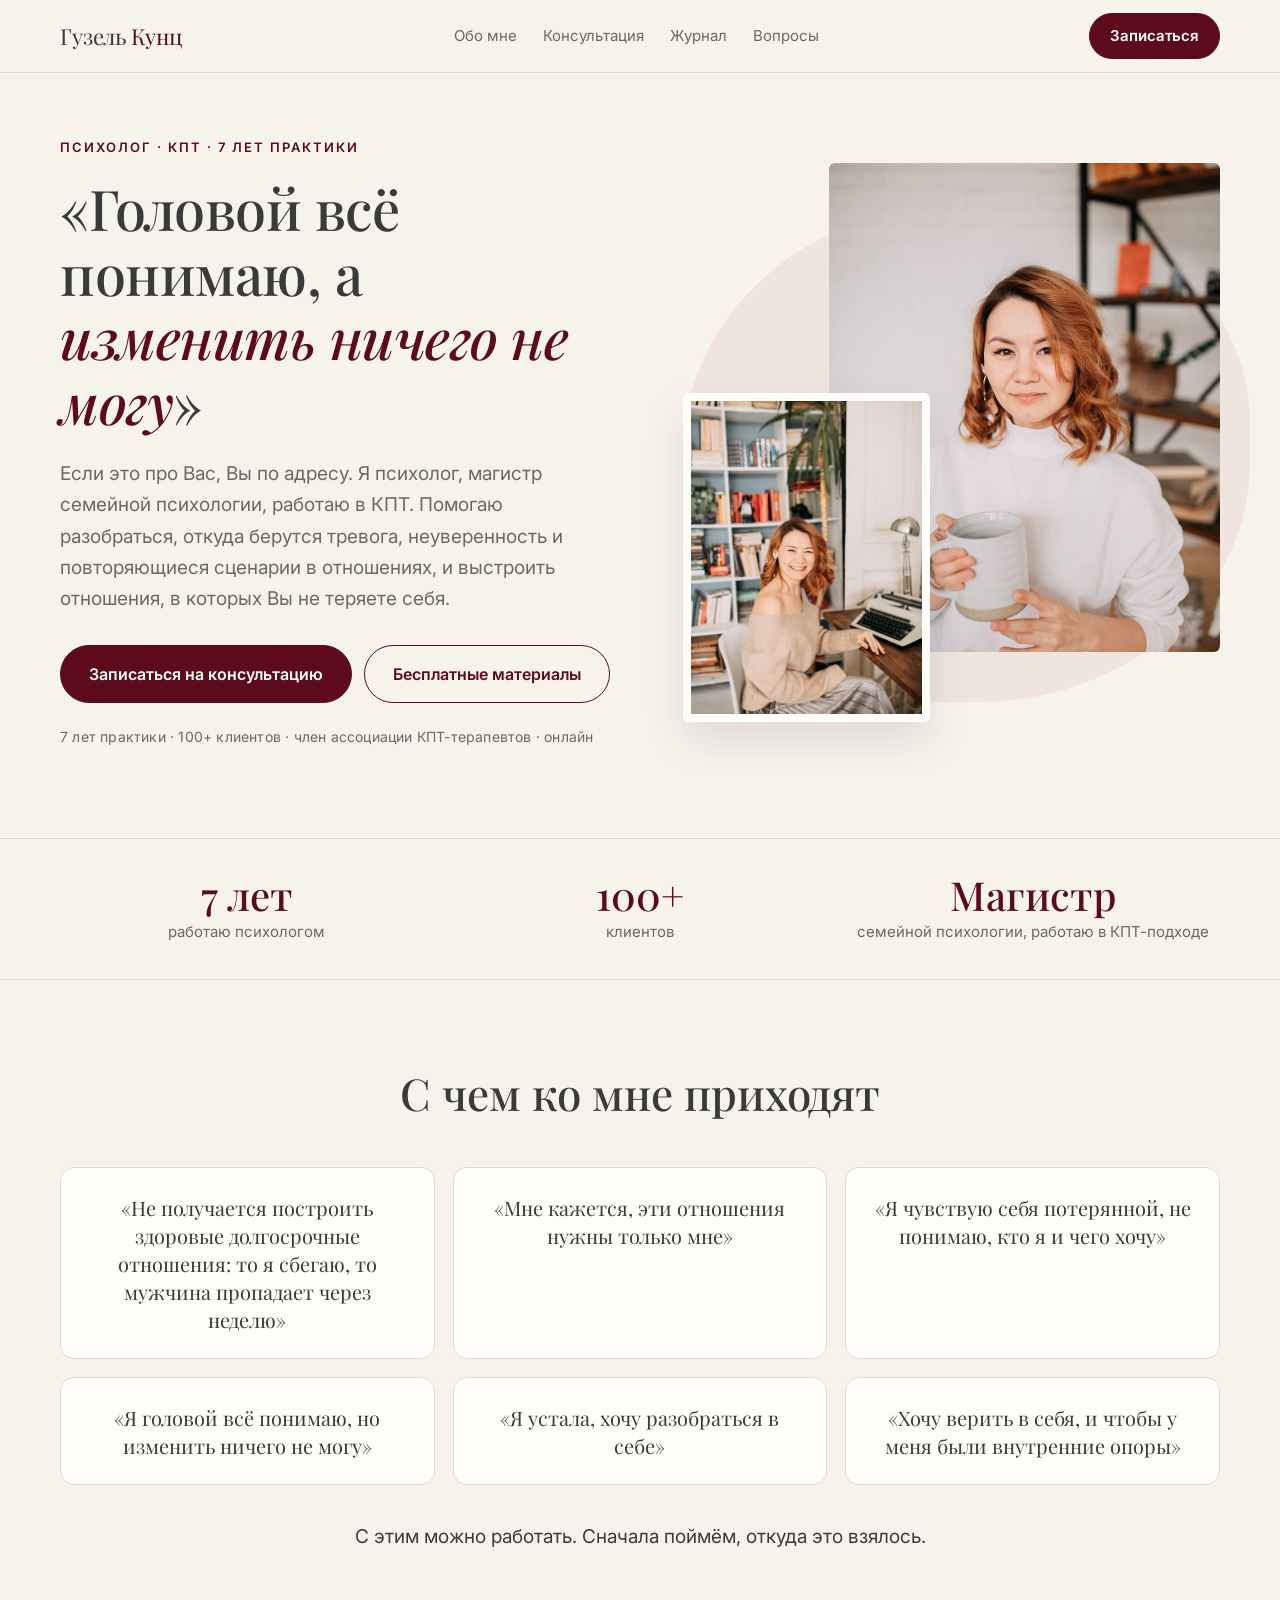
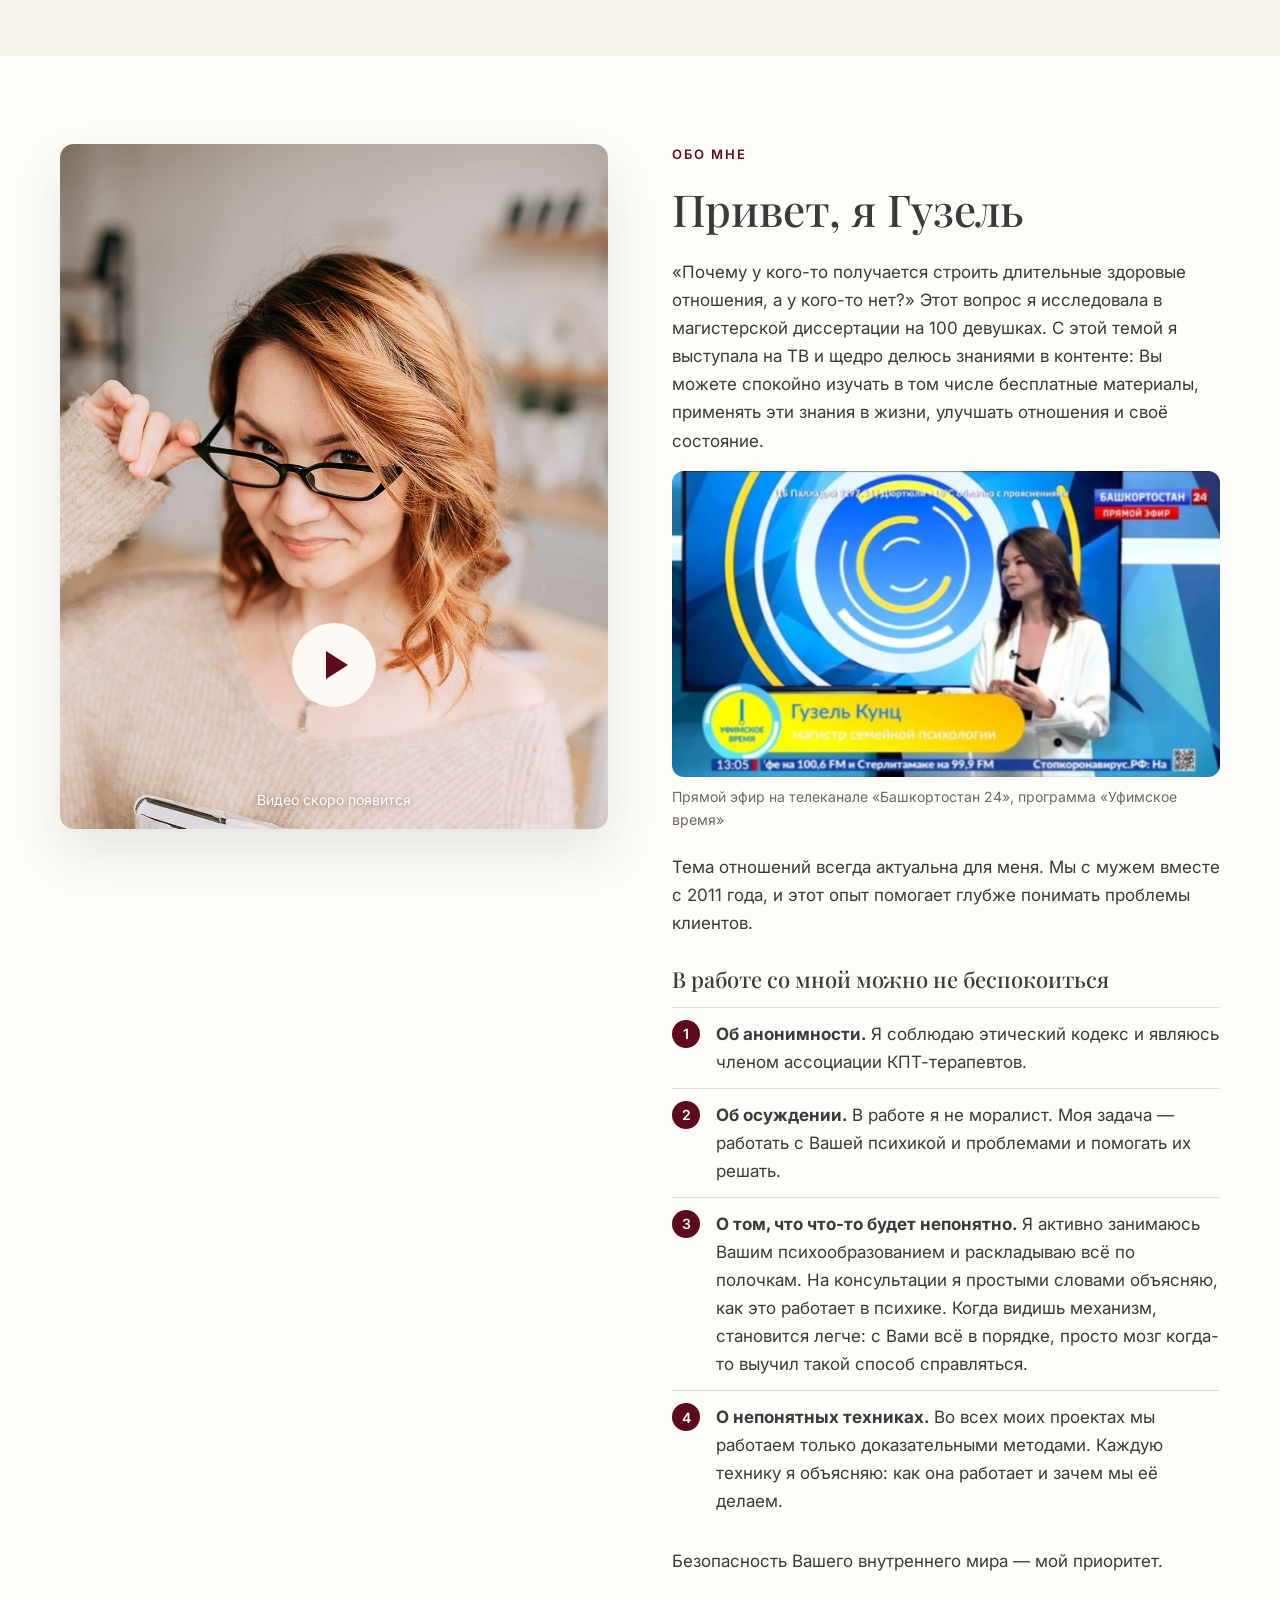
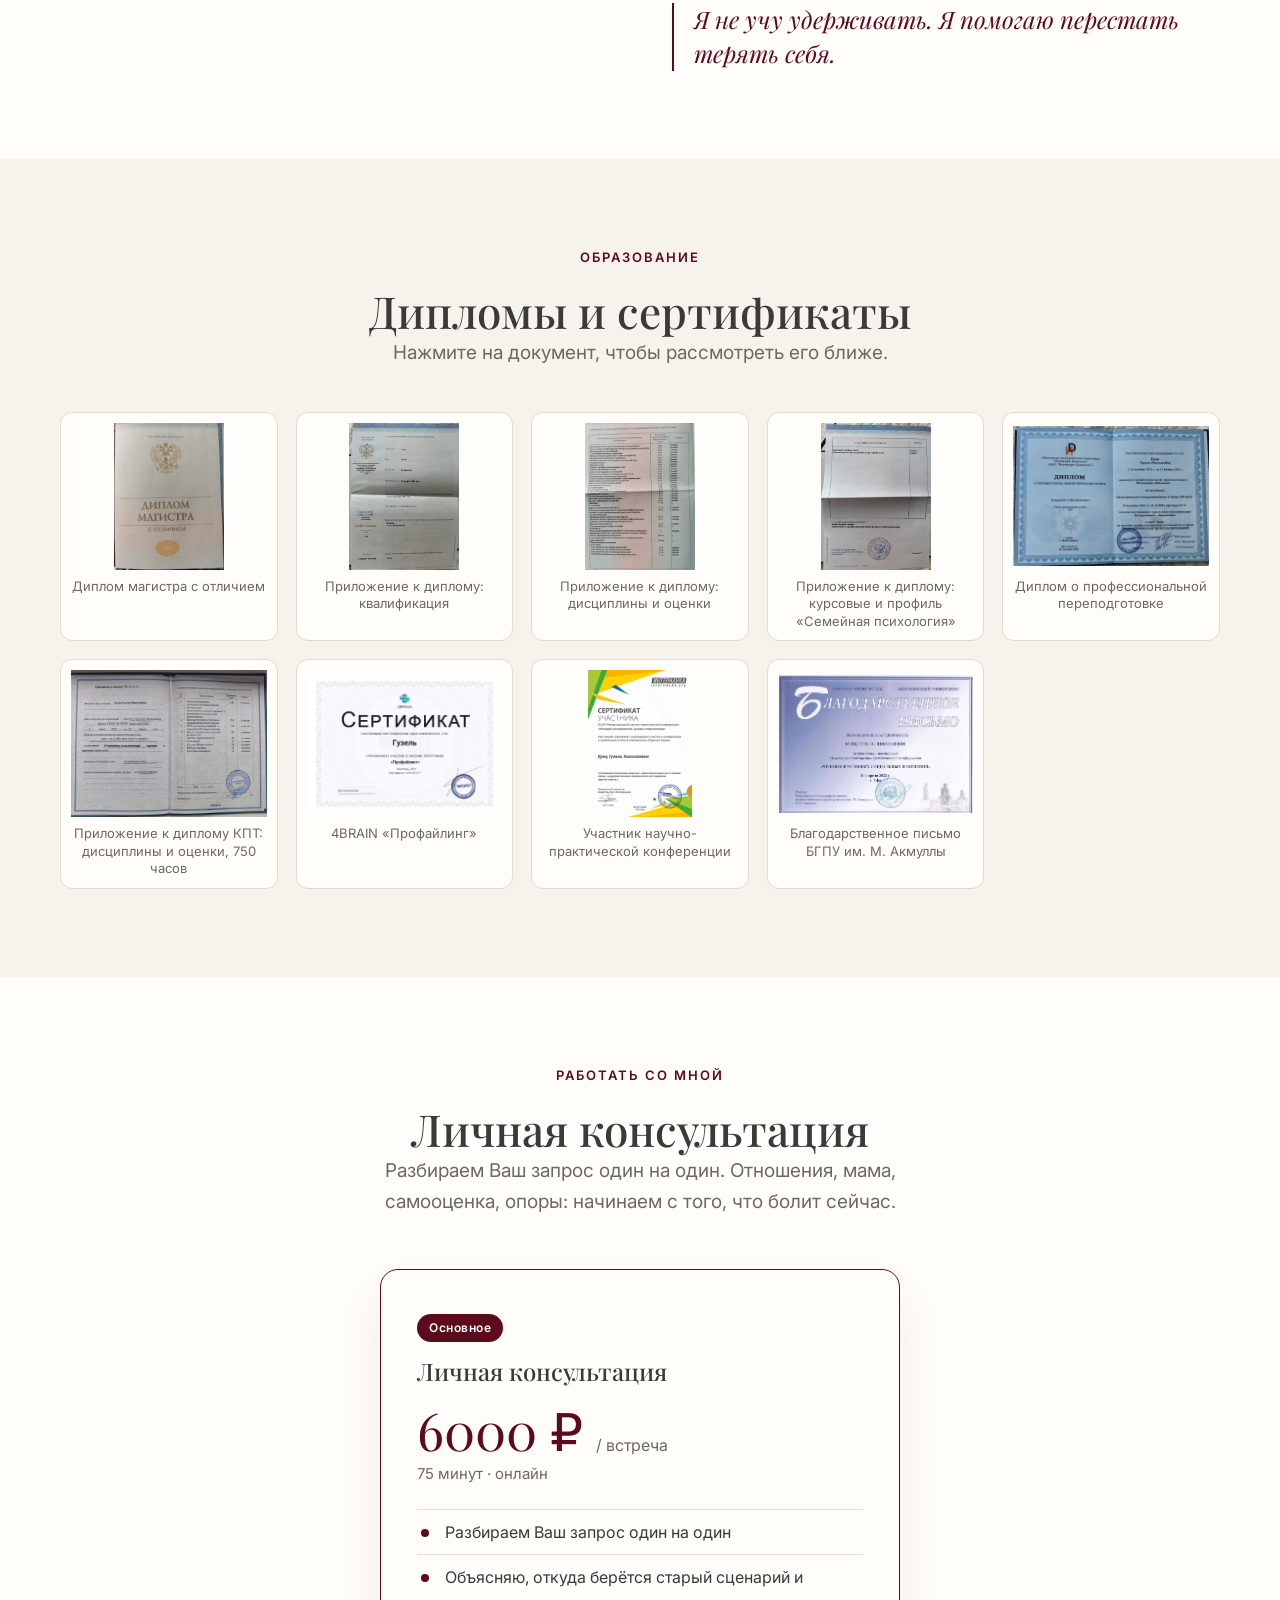
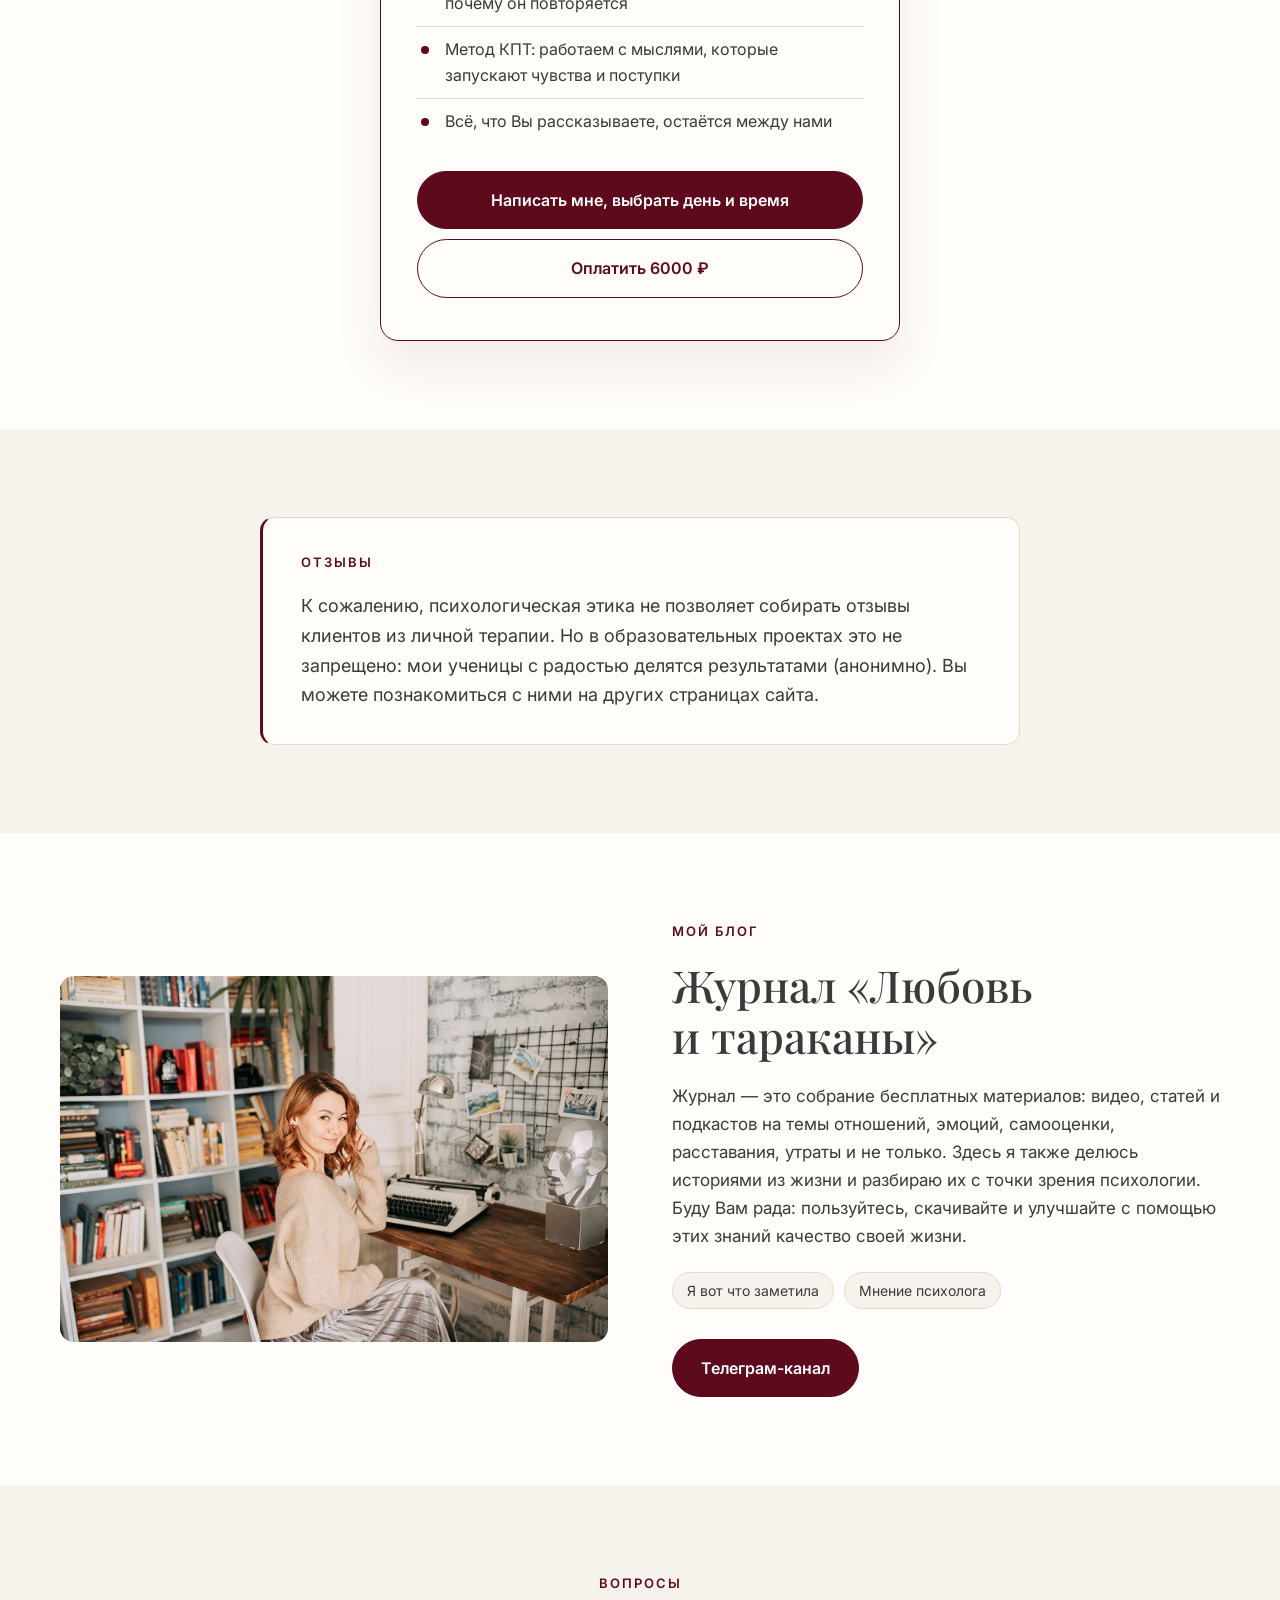
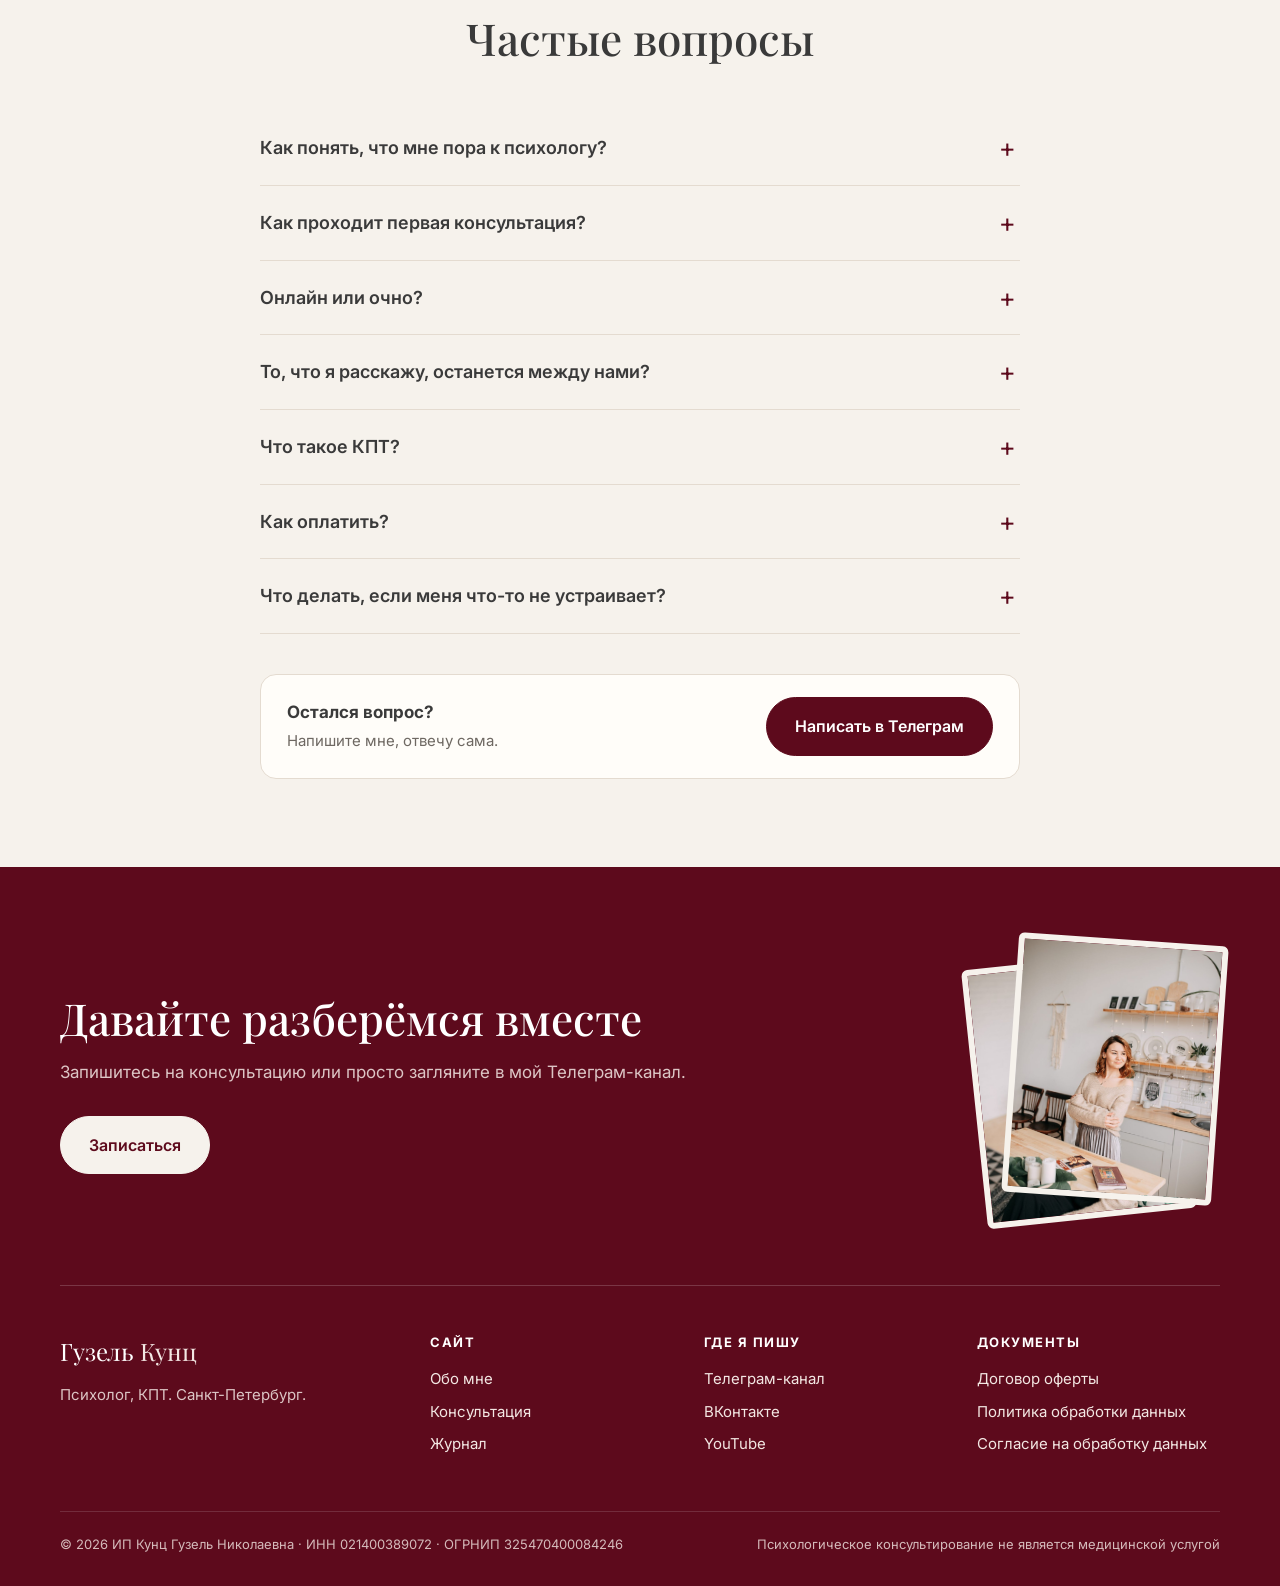
==== index.html @ 193799ea "Add files via upload" ====
<!DOCTYPE html>
<html lang="ru">
<head>
<meta charset="utf-8">
<meta name="viewport" content="width=device-width, initial-scale=1">
<title>Гузель Кунц — психолог КПТ</title>
<meta name="description" content="Психолог Гузель Кунц, магистр семейной психологии, работаю в КПТ-подходе. Как перестать терять себя в отношениях. Личная консультация онлайн.">
<link rel="preconnect" href="https://fonts.googleapis.com">
<link rel="preconnect" href="https://fonts.gstatic.com" crossorigin>
<link href="https://fonts.googleapis.com/css2?family=Inter:wght@400;500;600&family=Playfair+Display:ital,wght@0,500;1,500&display=swap" rel="stylesheet">
<link rel="stylesheet" href="style.css?v=20260915n">
</head>
<body>

<header class="header">
  <div class="wrap">
    <a class="logo" href="index.html">Гузель <span>Кунц</span></a>
    <nav class="nav">
      <a href="#about">Обо мне</a>
      <a href="#consult">Консультация</a>
      <a href="#journal">Журнал</a>
      <a href="#faq">Вопросы</a>
    </nav>
    <a class="btn btn-main" href="https://t.me/guzelkunts">Записаться</a>
  </div>
</header>

<!-- 1. Первый экран -->
<section class="hero">
  <div class="wrap">
    <div>
      <div class="eyebrow">Психолог · КПТ · 7 лет практики</div>
      <h1>«Головой всё понимаю, а <em>изменить ничего не могу</em>»</h1>
      <p class="lead">Если это про Вас, Вы по адресу. Я психолог, магистр семейной психологии, работаю в КПТ. Помогаю разобраться, откуда берутся тревога, неуверенность и повторяющиеся сценарии в отношениях, и выстроить отношения, в которых Вы не теряете себя.</p>
      <div class="btns">
        <a class="btn btn-main" href="https://t.me/guzelkunts" target="_blank" rel="noopener">Записаться на консультацию</a>
        <a class="btn btn-ghost" href="#journal">Бесплатные материалы</a>
      </div>
      <p class="trust">7 лет практики · 100+ клиентов · член ассоциации КПТ-терапевтов · онлайн</p>
    </div>
    <div class="collage">
      <img class="big" src="img/hero-coffee.jpg" alt="Гузель с чашкой кофе">
      <img class="small" src="img/hero-typewriter.jpg" alt="Гузель за печатной машинкой">
    </div>
  </div>
</section>

<!-- 2. Цифры -->
<div class="facts">
  <div class="wrap">
    <div><b>7 лет</b><span>работаю психологом</span></div>
    <div><b>100+</b><span>клиентов</span></div>
    <div><b>Магистр</b><span>семейной психологии, работаю в КПТ-подходе</span></div>
  </div>
</div>

<!-- 3. С чем приходят -->
<section>
  <div class="wrap center">
    <h2>С чем ко мне приходят</h2>
    <div class="quotes">
      <div class="quote">Не получается построить здоровые долгосрочные отношения: то я сбегаю, то мужчина пропадает через неделю»</div>
      <div class="quote">Мне кажется, эти отношения нужны только мне»</div>
      <div class="quote">Я чувствую себя потерянной, не понимаю, кто я и чего хочу»</div>
      <div class="quote">Я головой всё понимаю, но изменить ничего не могу»</div>
      <div class="quote">Я устала, хочу разобраться в себе»</div>
      <div class="quote">Хочу верить в себя, и чтобы у меня были внутренние опоры»</div>
    </div>
    <p class="after-quotes">С этим можно работать. Сначала поймём, откуда это взялось.</p>
  </div>
</section>

<!-- 4. Обо мне + видео -->
<section class="about" id="about">
  <div class="wrap about-grid">
    <div class="video-box">
      <img src="img/about-glasses.jpg" alt="Гузель с книгой Юнга">
      <button class="play" type="button" aria-label="Смотреть видео"></button>
      <div class="video-note">Видео скоро появится</div>
    </div>
    <div>
      <div class="eyebrow">Обо мне</div>
      <h2>Привет, я Гузель</h2>
      <p>«Почему у кого-то получается строить длительные здоровые отношения, а у кого-то нет?» Этот вопрос я исследовала в магистерской диссертации на 100 девушках. С этой темой я выступала на ТВ и щедро делюсь знаниями в контенте: Вы можете спокойно изучать в том числе бесплатные материалы, применять эти знания в жизни, улучшать отношения и своё состояние.</p>
      <figure class="tv">
        <img src="img/tv.jpg?v=2" alt="Гузель Кунц, магистр семейной психологии, в прямом эфире телеканала «Башкортостан 24»">
        <figcaption>Прямой эфир на телеканале «Башкортостан 24», программа «Уфимское время»</figcaption>
      </figure>
      <p>Тема отношений всегда актуальна для меня. Мы с мужем вместе с 2011 года, и этот опыт помогает глубже понимать проблемы клиентов.</p>
      <h3 class="worry-title">В работе со мной можно не беспокоиться</h3>
      <ol class="worry">
        <li><b>Об анонимности.</b> Я соблюдаю этический кодекс и являюсь членом ассоциации КПТ-терапевтов.</li>
        <li><b>Об осуждении.</b> В работе я не моралист. Моя задача — работать с Вашей психикой и проблемами и помогать их решать.</li>
        <li><b>О том, что что-то будет непонятно.</b> Я активно занимаюсь Вашим психообразованием и раскладываю всё по полочкам. На консультации я простыми словами объясняю, как это работает в психике. Когда видишь механизм, становится легче: с Вами всё в порядке, просто мозг когда-то выучил такой способ справляться.</li>
        <li><b>О непонятных техниках.</b> Во всех моих проектах мы работаем только доказательными методами. Каждую технику я объясняю: как она работает и зачем мы её делаем.</li>
      </ol>
      <p>Безопасность Вашего внутреннего мира — мой приоритет.</p>
      <p class="pull">Я не учу удерживать. Я помогаю перестать терять себя.</p>
    </div>
  </div>
</section>

<!-- 5. Дипломы и сертификаты -->
<section id="diplomas">
  <div class="wrap center">
    <div class="eyebrow">Образование</div>
    <h2>Дипломы и сертификаты</h2>
    <p class="lead">Нажмите на документ, чтобы рассмотреть его ближе.</p>
  </div>
  <div class="wrap diplomas">
    <a href="img/diplomas/d01.jpg"><img src="img/diplomas/d01.jpg" alt="Диплом магистра с отличием"><span>Диплом магистра с отличием</span></a>
    <a href="img/diplomas/d11.jpg"><img src="img/diplomas/d11.jpg" alt="Приложение к диплому магистра: сведения о квалификации"><span>Приложение к диплому: квалификация</span></a>
    <a href="img/diplomas/d12.jpg"><img src="img/diplomas/d12.jpg" alt="Приложение к диплому магистра: дисциплины и оценки"><span>Приложение к диплому: дисциплины и оценки</span></a>
    <a href="img/diplomas/d13.jpg"><img src="img/diplomas/d13.jpg" alt="Приложение к диплому магистра: курсовые работы и профиль"><span>Приложение к диплому: курсовые и профиль «Семейная психология»</span></a>
    <a href="img/diplomas/d02.jpg"><img src="img/diplomas/d02.jpg" alt="Диплом о профессиональной переподготовке"><span>Диплом о профессиональной переподготовке</span></a>
    <a href="img/diplomas/d14.jpg"><img src="img/diplomas/d14.jpg" alt="Приложение к диплому о переподготовке «Когнитивно-поведенческая терапия в практике психолога», 750 часов"><span>Приложение к диплому КПТ: дисциплины и оценки, 750 часов</span></a>
    <a href="img/diplomas/d08.jpg"><img src="img/diplomas/d08.jpg" alt="Сертификат 4BRAIN «Профайлинг»"><span>4BRAIN «Профайлинг»</span></a>
    <a href="img/diplomas/d09.jpg"><img src="img/diplomas/d09.jpg" alt="Сертификат участника научно-практической конференции"><span>Участник научно-практической конференции</span></a>
    <a href="img/diplomas/d10.jpg"><img src="img/diplomas/d10.jpg" alt="Благодарственное письмо БГПУ им. М. Акмуллы"><span>Благодарственное письмо БГПУ им. М. Акмуллы</span></a>
  </div>
</section>

<!-- 6. Консультация и цены -->
<section class="tint" id="consult">
  <div class="wrap center">
    <div class="eyebrow">Работать со мной</div>
    <h2>Личная консультация</h2>
    <p class="lead">Разбираем Ваш запрос один на один. Отношения, мама, самооценка, опоры: начинаем с того, что болит сейчас.</p>
  </div>
  <div class="wrap prices prices-one">
    <div class="card main">
      <span class="badge">Основное</span>
      <h3>Личная консультация</h3>
      <div class="price">6000 ₽ <small>/ встреча</small></div>
      <p class="muted">75 минут · онлайн</p>
      <ul class="list" style="text-align:left">
        <li>Разбираем Ваш запрос один на один</li>
        <li>Объясняю, откуда берётся старый сценарий и почему он повторяется</li>
        <li>Метод КПТ: работаем с мыслями, которые запускают чувства и поступки</li>
        <li>Всё, что Вы рассказываете, остаётся между нами</li>
      </ul>
      <a class="btn btn-main" href="https://t.me/guzelkunts" target="_blank" rel="noopener">Написать мне, выбрать день и время</a>
      <a class="btn btn-ghost pay-open" href="#pay" style="margin-top:10px">Оплатить 6000 ₽</a>
    </div>
  </div>
</section>

<!-- 7. Об отзывах -->
<section>
  <div class="wrap">
    <div class="note-box">
      <div class="eyebrow">Отзывы</div>
      <p>К сожалению, психологическая этика не позволяет собирать отзывы клиентов из личной терапии. Но в образовательных проектах это не запрещено: мои ученицы с радостью делятся результатами (анонимно). Вы можете познакомиться с ними на других страницах сайта.</p>
    </div>
  </div>
</section>

<!-- 8. Журнал -->
<section class="tint" id="journal">
  <div class="wrap split">
    <img class="split-img" src="img/video-cover.jpg" alt="Гузель за печатной машинкой среди книг">
    <div>
      <div class="eyebrow">Мой блог</div>
      <h2>Журнал «Любовь и&nbsp;тараканы»</h2>
      <p style="margin-top:20px">Журнал — это собрание бесплатных материалов: видео, статей и подкастов на темы отношений, эмоций, самооценки, расставания, утраты и не только. Здесь я также делюсь историями из жизни и разбираю их с точки зрения психологии. Буду Вам рада: пользуйтесь, скачивайте и улучшайте с помощью этих знаний качество своей жизни.</p>
      <div class="rubrics">
        <span>Я вот что заметила</span>
        <span>Мнение психолога</span>
      </div>
      <div class="btns">
        <a class="btn btn-main" href="https://t.me/ps_kunts" target="_blank" rel="noopener">Телеграм-канал</a>
      </div>
    </div>
  </div>
</section>

<!-- 9. Вопросы -->
<section id="faq">
  <div class="wrap">
    <div class="center">
      <div class="eyebrow">Вопросы</div>
      <h2>Частые вопросы</h2>
    </div>
    <div class="faq">
      <details>
        <summary>Как понять, что мне пора к психологу?</summary>
        <div class="answer">
          <ul>
            <li>Если у Вас есть соматические симптомы: бессонница, аритмия, признаки депрессии. Вы сходили к врачу, он проводит лечение с медицинской стороны, анализы показали норму, а симптом остаётся — это к психологу. Так же и при приёме антидепрессантов: параллельно важно работать с психологом, потому что после отмены препаратов симптомы со временем могут вернуться.</li>
            <li>Если то, что происходит в жизни, для Вас проблема: постоянные ссоры, низкая самооценка, тревога, беспричинные слёзы и так далее. Есть люди, которые говорят: «Ну и что, что мы с мужем живём как соседи, меня всё устраивает». Таким к психологу не нужно, потому что мишени для терапии (того, с чем работать) просто нет.</li>
            <li>Когда проблема начинает влиять на качество жизни в разных сферах. Например, из-за низкой самооценки Вы боитесь отправить резюме и устроиться на работу, позволяете партнёру обижать Вас и не можете себя защитить, реже встречаетесь с подругами, потому что начинаете завидовать им и злиться.</li>
            <li>Когда головой Вы всё понимаете, но поведение не меняется. Например, понимаете, что этот человек не принесёт счастливых отношений, но продолжаете брать трубку и встречаться с ним.</li>
          </ul>
        </div>
      </details>
      <details>
        <summary>Как проходит первая консультация?</summary>
        <div class="answer">
          <p>Если мы с Вами раньше не работали, после записи и оплаты я Вам напишу и отправлю небольшую анкету. Заполнить её заранее или обсудить всё на встрече — решаете Вы. Вопросы в анкете помогут собрать Ваш анамнез: наблюдаетесь ли Вы у психиатра, есть ли зависимости и хронические заболевания, какие препараты принимаете. Всё это влияет на психическую деятельность, а значит, на поведение и проблемы, поэтому важно учитывать это в терапии.</p>
          <p>Ваша задача на время консультации — найти спокойное место, где Вас не отвлекают. Параллельно вести машину, кормить детей или гулять с собакой нельзя. Курить, ругаться матом и пить водичку можно. Я работаю за столом в своём рабочем кабинете и делаю записи.</p>
          <p>В день консультации, минут за 5 до начала, я пришлю ссылку на созвон (VK Звонки или Яндекс Телемост). Мы знакомимся, обговариваем правила и условия работы. Вопросы можно задавать в любой момент. Дальше Вы рассказываете о своей проблеме, я задаю уточняющие вопросы, и мы делаем один из важнейших шагов в работе — определяем запрос, то есть то, что Вы хотите получить в итоге. Если сейчас это кажется сложным, не переживайте: я буду рядом и на протяжении всей работы буду объяснять, что и для чего мы делаем.</p>
          <p>Дальше всё индивидуально и зависит от степени доверия, способности к рефлексии и опыта терапии. С кем-то мы всю первую сессию определяем запрос, с кем-то уже приступаем к решению проблемы. Когда до конца остаётся 10–15 минут, я предупреждаю, мы подводим итоги, я отвечаю на вопросы, и мы решаем, с чего начнём следующую сессию.</p>
          <p>Всю сессию я полностью включена в работу: встаю на Вашу сторону без осуждения, поддерживаю и сверяю с Вами свои гипотезы и идеи.</p>
        </div>
      </details>
      <details>
        <summary>Онлайн или очно?</summary>
        <div class="answer">
          <p>Все сессии проходят онлайн, на закрытых видеозвонках в VK Звонках (похоже на Zoom) или Яндекс Телемосте. Ссылку я пришлю.</p>
        </div>
      </details>
      <details>
        <summary>То, что я расскажу, останется между нами?</summary>
        <div class="answer">
          <p>Всё, что происходит на консультациях, конфиденциально: я соблюдаю этический кодекс психолога. Я не использую Вашу историю в блоге, не прошу отзыв о терапии и ни с кем её не обсуждаю. Исключение — супервизор, и то я обсуждаю не Вас, а Ваш кейс (это обязательная часть работы психолога).</p>
          <p>Если Вам показалось, что тема в блоге похожа на Вашу, пожалуйста, обсудите это со мной. Я много рассказываю о психических процессах и отвечаю на вопросы читателей, поэтому темы часто пересекаются. Я точно расскажу, откуда взялась тема, и что материалы сессии в сохранности.</p>
        </div>
      </details>
      <details>
        <summary>Что такое КПТ?</summary>
        <div class="answer">
          <p>КПТ (когнитивно-поведенческая терапия) — научно доказанный метод психотерапии. Его суть в том, что мысли влияют на эмоции, а эмоции определяют поступки. Если заменить искажённые и вредные мысли на реалистичные, уходят лишняя тревога и деструктивное поведение.</p>
          <p><b>С чем помогает КПТ:</b></p>
          <ul>
            <li>тревожные расстройства, панические атаки и фобии;</li>
            <li>депрессия и постоянное подавленное настроение;</li>
            <li>прокрастинация и неуверенность в себе;</li>
            <li>нарушения сна, расстройства пищевого поведения и стресс.</li>
          </ul>
        </div>
      </details>
      <details>
        <summary>Как оплатить?</summary>
        <div class="answer">
          <p>Оплата — полная предоплата онлайн через Робокассу. Сначала договоримся о времени консультации в Телеграм, затем Вы оплачиваете по ссылке: <a class="link-inline pay-open" href="#pay">оплатить консультацию 6000 ₽</a>. Чек придёт автоматически после оплаты.</p>
          <p>Или напишите мне в Телеграм: <a class="link-inline" href="https://t.me/guzelkunts">@guzelkunts</a></p>
        </div>
      </details>
      <details>
        <summary>Что делать, если меня что-то не устраивает?</summary>
        <div class="answer">
          <p>Нам с Вами важно помнить, что мы вступаем в отношения на основе договора оферты и политики обработки персональных данных, где прописаны все условия сотрудничества. Но прежде всего мы все люди. Я веду свою профессиональную деятельность честно и законно и думаю, что нет ничего, что нельзя обсудить и о чём нельзя договориться.</p>
          <p>Когда Вы начинаете работу с психологом или участвуете в терапевтических проектах, важно быть готовыми к тому, что могут появляться самые неприятные воспоминания и чувства: злость, беспомощность, ощущение, что Вы одни в этом мире. Они вызывают желание найти виноватых и выплеснуть злость, и я это понимаю.</p>
          <p>В такой момент важно сказать себе «стоп» и спросить: что происходит? Возможно, не получается войти в личный кабинет, что-то стало непонятно, закончился доступ, Вам кажется, что заявленных материалов нет. Напишите мне! Мы найдём решение. Пожалуйста, помните: в моей работе всё максимально понятно и прозрачно, и если Вы что-то не увидели, я подскажу.</p>
          <p><b>Вы не одни.</b> <a class="link-inline" href="https://t.me/guzelkunts">Написать мне в Телеграм</a></p>
        </div>
      </details>
    </div>
    <div class="ask">
      <div><b>Остался вопрос?</b><span>Напишите мне, отвечу сама.</span></div>
      <a class="btn btn-main" href="https://t.me/guzelkunts">Написать в Телеграм</a>
    </div>
  </div>
</section>

<!-- 10. Низ сайта -->
<footer class="footer">
  <div class="wrap">
    <div class="footer-top">
      <div>
        <h2>Давайте разберёмся вместе</h2>
        <p>Запишитесь на консультацию или просто загляните в мой Телеграм-канал.</p>
        <div class="btns">
          <a class="btn btn-light" href="https://t.me/guzelkunts">Записаться</a>
        </div>
      </div>
      <div class="stack">
        <img src="img/footer-laugh.jpg" alt="">
        <img src="img/cta-kitchen.jpg" alt="Гузель на кухне">
      </div>
    </div>
    <div class="footer-cols">
      <div>
        <a class="logo" href="index.html">Гузель <span>Кунц</span></a>
        <p style="margin-top:12px;font-size:15px;opacity:.85">Психолог, КПТ. Санкт-Петербург.</p>
      </div>
      <div>
        <h4>Сайт</h4>
        <ul>
          <li><a href="#about">Обо мне</a></li>
          <li><a href="#consult">Консультация</a></li>
          <li></li>
          <li></li>
          <li><a href="#journal">Журнал</a></li>
        </ul>
      </div>
      <div>
        <h4>Где я пишу</h4>
        <ul>
          <li><a href="https://t.me/ps_kunts">Телеграм-канал</a></li>
          <li><a href="https://vk.ru/guzelkunzpsy" target="_blank" rel="noopener">ВКонтакте</a></li>
          <li><a href="https://www.youtube.com/@gusel_kunts" target="_blank" rel="noopener">YouTube</a></li>
        </ul>
      </div>
      <div>
        <h4>Документы</h4>
        <ul>
          <li><a href="oferta.html">Договор оферты</a></li>
          <li><a href="privacy.html">Политика обработки данных</a></li>
          <li><a href="consent.html">Согласие на обработку данных</a></li>
        </ul>
      </div>
    </div>
    <div class="footer-bottom">
      <span>© 2026 ИП Кунц Гузель Николаевна · ИНН 021400389072 · ОГРНИП 325470400084246</span>
      <span>Психологическое консультирование не является медицинской услугой</span>
    </div>
  </div>
</footer>

<dialog class="zoom" id="zoom">
  <button class="zoom-close" type="button" aria-label="Закрыть">×</button>
  <img src="" alt="">
</dialog>
<script>
  const zoom = document.getElementById("zoom");
  const zoomImg = zoom.querySelector("img");
  document.querySelectorAll(".diplomas a").forEach(a => {
    a.addEventListener("click", e => {
      e.preventDefault();
      zoomImg.src = a.href;
      zoomImg.alt = a.querySelector("img").alt;
      zoom.showModal();
    });
  });
  zoom.addEventListener("click", () => zoom.close());
</script>

<dialog class="pay" id="pay">
  <div class="pay-box">
    <button class="pay-close" type="button" aria-label="Закрыть">×</button>
    <h3>Оплата консультации</h3>
    <p class="pay-sub">Личная консультация · 75 минут · онлайн · 6000 ₽</p>
    <p style="margin:0 0 6px;font-weight:600;color:#5D0A1C">Отметьте, пожалуйста, все 3 пункта:</p>
    <label class="check" style="display:flex;gap:12px;align-items:flex-start;padding:12px 0;border-top:1px solid #E4DBD0;font-size:15px;line-height:1.45;cursor:pointer"><input type="checkbox" class="pay-check" style="width:22px;height:22px;margin:1px 0 0;flex-shrink:0;accent-color:#5D0A1C;cursor:pointer"> <span>1. Я ознакомлен(а) и согласен(на) с <a href="oferta.html" target="_blank" rel="noopener">договором оферты</a> и <a href="privacy.html" target="_blank" rel="noopener">политикой обработки персональных данных</a></span></label>
    <label class="check" style="display:flex;gap:12px;align-items:flex-start;padding:12px 0;border-top:1px solid #E4DBD0;font-size:15px;line-height:1.45;cursor:pointer"><input type="checkbox" class="pay-check" style="width:22px;height:22px;margin:1px 0 0;flex-shrink:0;accent-color:#5D0A1C;cursor:pointer"> <span>2. Мне исполнилось 18 лет</span></label>
    <label class="check" style="display:flex;gap:12px;align-items:flex-start;padding:12px 0;border-top:1px solid #E4DBD0;font-size:15px;line-height:1.45;cursor:pointer"><input type="checkbox" class="pay-check" style="width:22px;height:22px;margin:1px 0 0;flex-shrink:0;accent-color:#5D0A1C;cursor:pointer"> <span>3. Даю <a href="consent.html" target="_blank" rel="noopener">согласие на обработку персональных данных</a></span></label>
    <a class="btn btn-main pay-go disabled" href="https://auth.robokassa.ru/merchant/Invoice/OPJkmYaX5UyoTkK_oZaTPA" target="_blank" rel="noopener" aria-disabled="true" style="display:block;width:100%;text-align:center;margin-top:16px">Отмечено 0 из 3</a>
    <p class="pay-note">Перед оплатой, пожалуйста, договоритесь со мной о времени консультации в <a href="https://t.me/guzelkunts" target="_blank" rel="noopener">Телеграм</a>.</p>
  </div>
</dialog>
<script>
  (function () {
    const pay = document.getElementById("pay");
    const checks = pay.querySelectorAll(".pay-check");
    const go = pay.querySelector(".pay-go");
    function update() {
      const ok = [...checks].every(c => c.checked);
      go.classList.toggle("disabled", !ok);
      go.setAttribute("aria-disabled", ok ? "false" : "true");
      const n = [...checks].filter(c => c.checked).length;
      go.textContent = ok ? "Перейти к оплате" : "Отмечено " + n + " из 3";
    }
    checks.forEach(c => c.addEventListener("change", update));
    go.addEventListener("click", e => { if (go.classList.contains("disabled")) e.preventDefault(); });
    document.querySelectorAll(".pay-open").forEach(a => a.addEventListener("click", e => {
      e.preventDefault();
      checks.forEach(c => { c.checked = false; });
      update();
      pay.showModal();
    }));
    pay.querySelector(".pay-close").addEventListener("click", () => pay.close());
    pay.addEventListener("click", e => { if (e.target === pay) pay.close(); });
  })();
</script>

</body>
</html>
---- style.css ----
:root {
  --ivory: #F6F2EC;
  --paper: #FFFDF9;
  --wash: #EFE4DE;
  --ink: #3A3A3A;
  --ink-soft: #6E6862;
  --cherry: #5D0A1C;
  --cherry-dark: #470715;
  --line: #E4DBD0;
  --serif: "Playfair Display", Georgia, "Times New Roman", serif;
  --sans: "Inter", "Segoe UI", Roboto, Arial, sans-serif;
}

* { box-sizing: border-box; }
html { scroll-behavior: auto; }
body {
  margin: 0;
  background: var(--ivory);
  color: var(--ink);
  font-family: var(--sans);
  font-size: 17px;
  line-height: 1.65;
}
img { max-width: 100%; display: block; }
a { color: inherit; }

.wrap { width: min(1160px, 100% - 40px); margin: 0 auto; }
section { padding: 88px 0; }

h1, h2, h3 { font-family: var(--serif); font-weight: 500; color: var(--ink); line-height: 1.15; margin: 0; }
h1 { font-size: clamp(38px, 5.2vw, 64px); letter-spacing: -0.5px; }
h2 { font-size: clamp(30px, 3.6vw, 44px); }
h3 { font-size: 24px; }
p { margin: 0 0 16px; }

.eyebrow {
  font-size: 13px; letter-spacing: 2px; text-transform: uppercase;
  color: var(--cherry); font-weight: 600; margin-bottom: 18px;
}
.lead { font-size: 19px; color: var(--ink-soft); max-width: 520px; }
.center { text-align: center; }
.center .lead { margin-left: auto; margin-right: auto; }

/* Кнопки */
.btn {
  display: inline-block; text-decoration: none; font-weight: 600; font-size: 16px;
  padding: 15px 28px; border-radius: 999px; border: 1.5px solid var(--cherry);
  transition: background .2s, color .2s;
}
.btn-main { background: var(--cherry); color: #fff; }
.btn-main:hover { background: var(--cherry-dark); }
.btn-ghost { color: var(--cherry); background: transparent; }
.btn-ghost:hover { background: var(--cherry); color: #fff; }
.btns { display: flex; flex-wrap: wrap; gap: 12px; margin-top: 30px; }

/* Метка «уточнить» — убрать перед публикацией */
.todo {
  display: inline-block; font-family: var(--sans); font-size: 12px; font-weight: 600;
  color: var(--cherry); border: 1px dashed var(--cherry); border-radius: 6px;
  padding: 0 6px; vertical-align: middle; letter-spacing: .3px;
}

/* Шапка */
.header { background: var(--ivory); border-bottom: 1px solid var(--line); position: sticky; top: 0; z-index: 10; }
.header .wrap { display: flex; align-items: center; justify-content: space-between; gap: 20px; height: 72px; }
.logo { font-family: var(--serif); font-size: 22px; text-decoration: none; white-space: nowrap; }
.logo span { color: var(--cherry); }
.nav { display: flex; gap: 26px; font-size: 15px; }
.nav a { text-decoration: none; color: var(--ink-soft); white-space: nowrap; }
.nav a:hover { color: var(--cherry); }
.header .btn { padding: 10px 20px; font-size: 15px; }

/* Первый экран */
.hero { padding: 64px 0 90px; }
.hero .wrap { display: grid; grid-template-columns: 1.05fr 1fr; gap: 60px; align-items: center; }
.hero h1 em { font-style: italic; color: var(--cherry); }
.hero .lead { margin-top: 24px; }
.hero h1 { font-size: clamp(34px, 4.4vw, 56px); }
.trust { margin: 22px 0 0; font-size: 14px; color: var(--ink-soft); letter-spacing: .2px; }
.collage { position: relative; padding: 0 0 70px 60px; }
.collage::before {
  content: ""; position: absolute; inset: 40px -30px 20px 0;
  background: var(--wash); border-radius: 50% 44% 48% 40%; z-index: 0;
}
.collage .big { position: relative; z-index: 1; width: 82%; margin-left: auto; aspect-ratio: 4 / 5; object-fit: cover; border-radius: 6px; }
.collage .small {
  position: absolute; z-index: 2; left: 0; bottom: 0; width: 46%; aspect-ratio: 3 / 4;
  object-fit: cover; border: 8px solid var(--paper); border-radius: 6px;
  box-shadow: 0 18px 40px rgba(58, 58, 58, .12);
}

/* Цифры */
.facts { border-top: 1px solid var(--line); border-bottom: 1px solid var(--line); padding: 34px 0; }
.facts .wrap { display: grid; grid-template-columns: repeat(3, 1fr); gap: 20px; text-align: center; }
.facts b { display: block; font-family: var(--serif); font-size: 40px; font-weight: 500; color: var(--cherry); line-height: 1.1; }
.facts span { font-size: 15px; color: var(--ink-soft); }

/* С чем приходят */
.quotes { display: grid; grid-template-columns: repeat(3, 1fr); gap: 18px; margin-top: 48px; }
.quote {
  background: var(--paper); border: 1px solid var(--line); border-radius: 14px;
  padding: 26px 26px 24px; font-family: var(--serif); font-size: 20px; line-height: 1.4;
}
.quote::before { content: "«"; }
.after-quotes { margin-top: 36px; font-size: 19px; }

/* Обо мне + видео */
.about, .tint { background: var(--paper); }
.about .wrap { display: grid; grid-template-columns: 1fr 1fr; gap: 64px; align-items: center; }
.video-box { position: relative; border-radius: 14px; overflow: hidden; box-shadow: 0 24px 50px rgba(58, 58, 58, .12); }
.video-box img { width: 100%; aspect-ratio: 4 / 5; object-fit: cover; }
.play {
  position: absolute; left: 50%; top: 76%; transform: translate(-50%, -50%);
  width: 84px; height: 84px; border-radius: 50%; border: 0; cursor: pointer;
  background: rgba(255, 253, 249, .92); display: grid; place-items: center;
}
.play::after { content: ""; border-left: 22px solid var(--cherry); border-top: 14px solid transparent; border-bottom: 14px solid transparent; margin-left: 6px; }
.video-note { position: absolute; left: 0; right: 0; bottom: 18px; text-align: center; color: #fff; font-size: 14px; text-shadow: 0 1px 6px rgba(0,0,0,.45); }
.about h2 { margin-bottom: 24px; }
.pull {
  font-family: var(--serif); font-style: italic; font-size: 24px; line-height: 1.4; color: var(--cherry);
  border-left: 2px solid var(--cherry); padding-left: 20px; margin: 28px 0 0;
}

.about-grid { align-items: start !important; }
.about-grid .video-box { position: sticky; top: 100px; }
.tv { margin: 6px 0 22px; }
.tv img { width: 100%; border-radius: 12px; }
.tv figcaption { font-size: 14px; color: var(--ink-soft); margin-top: 8px; }
.worry-title { font-size: 22px; margin: 30px 0 14px; }
.worry { counter-reset: w; list-style: none; padding: 0; margin: 0 0 20px; }
.worry li { counter-increment: w; position: relative; padding: 12px 0 12px 44px; border-top: 1px solid var(--line); }
.worry li::before {
  content: counter(w); position: absolute; left: 0; top: 12px; width: 28px; height: 28px; border-radius: 50%;
  background: var(--cherry); color: #fff; font-size: 14px; font-weight: 600; display: grid; place-items: center;
}

/* Дипломы */
.diplomas { display: grid; grid-template-columns: repeat(auto-fill, minmax(200px, 1fr)); gap: 18px; margin-top: 44px; }
.diplomas a { display: block; background: var(--paper); border: 1px solid var(--line); border-radius: 12px; padding: 10px; }
.diplomas a:hover { border-color: var(--cherry); }
.diplomas a { text-decoration: none; }
.diplomas img { width: 100%; aspect-ratio: 4 / 3; object-fit: contain; }
.diplomas span { display: block; font-size: 13px; line-height: 1.35; color: var(--ink-soft); margin-top: 8px; text-align: center; }
.zoom { border: 0; padding: 0; background: transparent; max-width: 94vw; max-height: 94vh; }
.zoom::backdrop { background: rgba(30, 20, 22, .8); }
.zoom img { max-width: 94vw; max-height: 90vh; border-radius: 6px; }
.zoom-close {
  position: fixed; top: 14px; right: 18px; width: 44px; height: 44px; border-radius: 50%; border: 0;
  background: var(--ivory); color: var(--cherry); font-size: 28px; cursor: pointer; line-height: 1;
}

/* Об отзывах */
.note-box { max-width: 760px; margin: 0 auto; background: var(--paper); border: 1px solid var(--line); border-left: 3px solid var(--cherry); border-radius: 14px; padding: 34px 38px; }
.note-box p { font-size: 18px; margin: 0; }

/* Цены */
.prices { display: grid; grid-template-columns: 1fr 1.15fr 1fr; gap: 22px; margin-top: 52px; align-items: center; }
.card { background: var(--paper); border: 1px solid var(--line); border-radius: 18px; padding: 32px; }
.card h3 { margin-bottom: 10px; }
.card .muted { color: var(--ink-soft); font-size: 15px; }
.card.main { border: 1.5px solid var(--cherry); padding: 42px 36px; box-shadow: 0 24px 50px rgba(93, 10, 28, .08); position: relative; }
.badge {
  display: inline-block; font-size: 12px; font-weight: 600; letter-spacing: .5px;
  background: var(--cherry); color: #fff; border-radius: 999px; padding: 4px 12px; margin-bottom: 16px;
}
.badge.soft { background: var(--wash); color: var(--cherry); }
.price { font-family: var(--serif); font-size: 52px; color: var(--cherry); line-height: 1; margin: 18px 0 6px; }
.price small { font-family: var(--sans); font-size: 16px; color: var(--ink-soft); }
.list { list-style: none; padding: 0; margin: 22px 0 28px; }
.list li { padding: 9px 0 9px 28px; position: relative; border-top: 1px solid var(--line); font-size: 16px; }
.list li::before { content: ""; position: absolute; left: 4px; top: 19px; width: 8px; height: 8px; border-radius: 50%; background: var(--cherry); }
.card .btn { width: 100%; text-align: center; }
.link-more { color: var(--cherry); font-weight: 600; text-decoration: none; display: inline-block; margin-top: 18px; }
.link-more:hover { text-decoration: underline; }

/* Отзывы */
.reviews { display: grid; grid-template-columns: repeat(3, 1fr); gap: 22px; margin-top: 52px; align-items: start; }
.review { background: var(--paper); border: 1px solid var(--line); border-radius: 14px; padding: 28px; min-height: 210px; }
.review:nth-child(2) { margin-top: 44px; }
.review:nth-child(3) { margin-top: 88px; }
.review .mark { font-family: var(--serif); font-size: 46px; color: var(--cherry); line-height: .6; }
.review p { color: var(--ink-soft); margin-top: 14px; }
.review .who { font-weight: 600; font-size: 15px; color: var(--ink); margin: 0; }
.placeholder { border-style: dashed; }

/* Журнал */
.journal { background: var(--paper); }
.journal .wrap { display: grid; grid-template-columns: 1fr 1fr; gap: 64px; align-items: center; }
.journal img { border-radius: 14px; aspect-ratio: 3 / 2; object-fit: cover; width: 100%; }
.rubrics { display: flex; flex-wrap: wrap; gap: 10px; margin: 22px 0 6px; }
.rubrics span { border: 1px solid var(--line); background: var(--ivory); border-radius: 999px; padding: 6px 14px; font-size: 14px; }

.split { display: grid; grid-template-columns: 1fr 1fr; gap: 64px; align-items: center; }
.split-img { border-radius: 14px; aspect-ratio: 3 / 2; object-fit: cover; width: 100%; }

/* Вопросы */
.faq { max-width: 760px; margin: 48px auto 0; }
.faq details { border-bottom: 1px solid var(--line); }
.faq summary {
  cursor: pointer; list-style: none; padding: 22px 40px 22px 0; font-weight: 600; font-size: 18px; position: relative;
}
.faq summary::-webkit-details-marker { display: none; }
.faq summary::after { content: "+"; position: absolute; right: 4px; top: 16px; font-size: 26px; font-weight: 400; color: var(--cherry); }
.faq details[open] summary::after { content: "–"; }
.faq details p { color: var(--ink-soft); padding-bottom: 18px; margin: 0; }
.faq .answer { color: var(--ink-soft); padding-bottom: 8px; }
.faq .answer p { padding-bottom: 14px; }
.faq .answer ul { margin: 0 0 14px; padding-left: 22px; }
.faq .answer li { margin-bottom: 10px; }
.link-inline { color: var(--cherry); font-weight: 600; }
.ask {
  max-width: 760px; margin: 40px auto 0; background: var(--paper); border: 1px solid var(--line); border-radius: 16px;
  padding: 22px 26px; display: flex; align-items: center; justify-content: space-between; gap: 20px; flex-wrap: wrap;
}
.ask b { display: block; }
.ask span { color: var(--ink-soft); font-size: 15px; }

/* Низ сайта */
.footer { background: var(--cherry); color: #F3E7E3; padding: 72px 0 30px; }
.footer a { color: #F3E7E3; text-decoration: none; }
.footer a:hover { color: #fff; text-decoration: underline; }
.footer-top { display: grid; grid-template-columns: 1.3fr 1fr; gap: 50px; align-items: center; padding-bottom: 56px; border-bottom: 1px solid rgba(255,255,255,.18); }
.footer-top h2 { color: #fff; }
.footer-top p { margin-top: 14px; opacity: .85; }
.footer .btn-light { background: var(--ivory); color: var(--cherry); border-color: var(--ivory); }
.footer .btn-light:hover { background: #fff; text-decoration: none; }
.stack { position: relative; width: 250px; height: 290px; margin-left: auto; }
.stack img { position: absolute; width: 210px; height: 260px; object-fit: cover; border: 6px solid var(--ivory); border-radius: 6px; }
.stack img:first-child { right: 36px; top: 20px; transform: rotate(-6deg); }
.stack img:last-child { right: 0; top: 0; transform: rotate(4deg); }
.footer-cols { display: grid; grid-template-columns: 1.4fr 1fr 1fr 1fr; gap: 30px; padding: 46px 0; }
.footer-cols h4 { font-size: 13px; letter-spacing: 1.5px; text-transform: uppercase; margin: 0 0 14px; color: #fff; }
.footer-cols ul { list-style: none; padding: 0; margin: 0; }
.footer-cols li { margin-bottom: 8px; font-size: 15px; }
.footer .logo { color: #fff; font-size: 24px; }
.footer .logo span { color: #F3E7E3; }
.footer-bottom { border-top: 1px solid rgba(255,255,255,.18); padding-top: 22px; font-size: 13px; opacity: .8; display: flex; justify-content: space-between; gap: 16px; flex-wrap: wrap; }
.footer .todo { color: #fff; border-color: #fff; }

/* Страницы продуктов */
.product .wrap { display: grid; grid-template-columns: 1fr 1fr; gap: 64px; align-items: center; }
.product img { border-radius: 14px; aspect-ratio: 4 / 5; object-fit: cover; width: 100%; }
.product .price { margin-top: 28px; }

/* Журнал */
.socials { display: flex; flex-wrap: wrap; gap: 12px; margin-top: 30px; }
.socials a {
  text-decoration: none; background: var(--paper); border: 1px solid var(--line); border-radius: 14px;
  padding: 12px 20px; min-width: 150px; transition: border-color .2s;
}
.socials a:hover { border-color: var(--cherry); }
.socials b { display: block; color: var(--cherry); font-size: 16px; }
.socials span { font-size: 14px; color: var(--ink-soft); }
.rubric-nav { border-top: 1px solid var(--line); border-bottom: 1px solid var(--line); background: var(--paper); }
.rubric-nav .wrap { display: flex; flex-wrap: wrap; gap: 10px 30px; justify-content: center; padding: 18px 0; }
.rubric-nav a { text-decoration: none; font-weight: 600; color: var(--ink); }
.rubric-nav a:hover { color: var(--cherry); }
.posts { display: grid; grid-template-columns: repeat(auto-fill, minmax(280px, 1fr)); gap: 20px; margin-top: 36px; }
.post { background: var(--paper); border: 1px solid var(--line); border-radius: 16px; padding: 26px; }
.post h3 { margin: 12px 0 8px; font-size: 22px; }
.post .muted { color: var(--ink-soft); font-size: 15px; margin: 0; }
.tint .post { background: var(--ivory); }

.prices-one { grid-template-columns: minmax(0, 520px); justify-content: center; }

/* Окно оплаты с галочками */
.pay { border: 0; border-radius: 18px; padding: 0; width: calc(100% - 32px); max-width: 520px; background: var(--paper); color: var(--ink); }
.pay::backdrop { background: rgba(30, 20, 22, .6); }
.pay-box { position: relative; padding: 34px 30px 26px; }
.pay h3 { font-size: 26px; margin: 0 30px 6px 0; }
.pay-sub { color: var(--ink-soft); font-size: 15px; margin: 0 0 16px; }
.check { display: flex; gap: 12px; align-items: flex-start; padding: 12px 0; border-top: 1px solid var(--line); font-size: 15px; line-height: 1.45; cursor: pointer; }
.check input { width: 20px; height: 20px; margin: 1px 0 0; accent-color: var(--cherry); flex-shrink: 0; cursor: pointer; }
.check a { color: var(--cherry); }
.pay-go { display: block; width: 100%; text-align: center; margin-top: 16px; }
.pay-go.disabled { opacity: .4; pointer-events: none; }
.pay-note { font-size: 13px; line-height: 1.5; color: var(--ink-soft); margin: 12px 0 0; }
.pay-note a { color: var(--cherry); }
.pay-close { position: absolute; top: 10px; right: 12px; width: 40px; height: 40px; border: 0; background: transparent; font-size: 28px; line-height: 1; color: var(--ink-soft); cursor: pointer; }

/* Документы */
.doc { padding: 56px 0 80px; }
.doc-wrap { max-width: 820px; }
.doc h1 { font-size: clamp(28px, 3.4vw, 40px); margin-bottom: 10px; }
.doc h2 { font-size: 22px; margin: 34px 0 12px; }
.doc p, .doc li { font-size: 16px; line-height: 1.65; }
.doc p { margin: 0 0 10px; }
.doc ul { margin: 0 0 12px; padding-left: 22px; }
.doc li { margin-bottom: 6px; }
.doc .doc-sub { color: var(--ink-soft); margin: 0; }
.doc a { color: var(--cherry); }

/* Телефоны и планшеты */
@media (max-width: 900px) {
  section { padding: 64px 0; }
  .nav { display: none; }
  .hero { padding-top: 36px; }
  .hero .wrap, .about .wrap, .journal .wrap, .product .wrap, .footer-top, .split { grid-template-columns: 1fr; gap: 40px; }
  .collage { padding-left: 30px; }
  .quotes, .reviews, .prices { grid-template-columns: 1fr; }
  .review:nth-child(2), .review:nth-child(3) { margin-top: 0; }
  .facts .wrap { grid-template-columns: 1fr; gap: 18px; }
  .footer-cols { grid-template-columns: 1fr 1fr; }
  .stack { margin: 0 auto; }
}
/* Мобильная версия: ничего не выезжает за край и не «ездит» при прокрутке */
html, body { overflow-x: clip; }
@media (max-width: 900px) {
  .about-grid .video-box { position: relative; top: auto; }
  .collage::before { right: 0; }
  .diplomas { grid-template-columns: repeat(2, minmax(0, 1fr)); gap: 12px; }
}
@media (max-width: 520px) {
  section { padding: 48px 0; }
  .hero { padding: 28px 0 56px; }
  .hero .lead { font-size: 17px; }
  .hero .btns .btn { width: 100%; text-align: center; }
  .collage { padding: 0 0 50px 20px; }
  .facts { padding: 26px 0; }
  .facts b { font-size: 32px; }
  .quotes { gap: 12px; margin-top: 30px; }
  .quote { font-size: 17px; padding: 20px 18px; }
  .after-quotes { font-size: 17px; }
  .about .wrap { gap: 32px; }
  .pull { font-size: 20px; }
  .diplomas { margin-top: 28px; }
  .diplomas a { padding: 6px; }
  .diplomas span { font-size: 12px; }
  .price { font-size: 44px; }
  .prices { margin-top: 32px; }
  .note-box { padding: 24px 20px; }
  .note-box p { font-size: 16px; }
  .faq summary { font-size: 16px; padding: 18px 34px 18px 0; }
  .ask { padding: 18px; }
  .ask .btn { width: 100%; text-align: center; }
  .footer { padding: 52px 0 26px; }
  .stack { width: 210px; height: 240px; }
  .stack img { width: 170px; height: 210px; }
  .footer-bottom { flex-direction: column; }
  .split-img { aspect-ratio: 4 / 3; }
  body { font-size: 16px; }
  .header .btn { padding: 8px 14px; font-size: 14px; }
  .logo { font-size: 19px; }
  .footer-cols { grid-template-columns: 1fr; }
  .card, .card.main { padding: 28px 22px; }
}
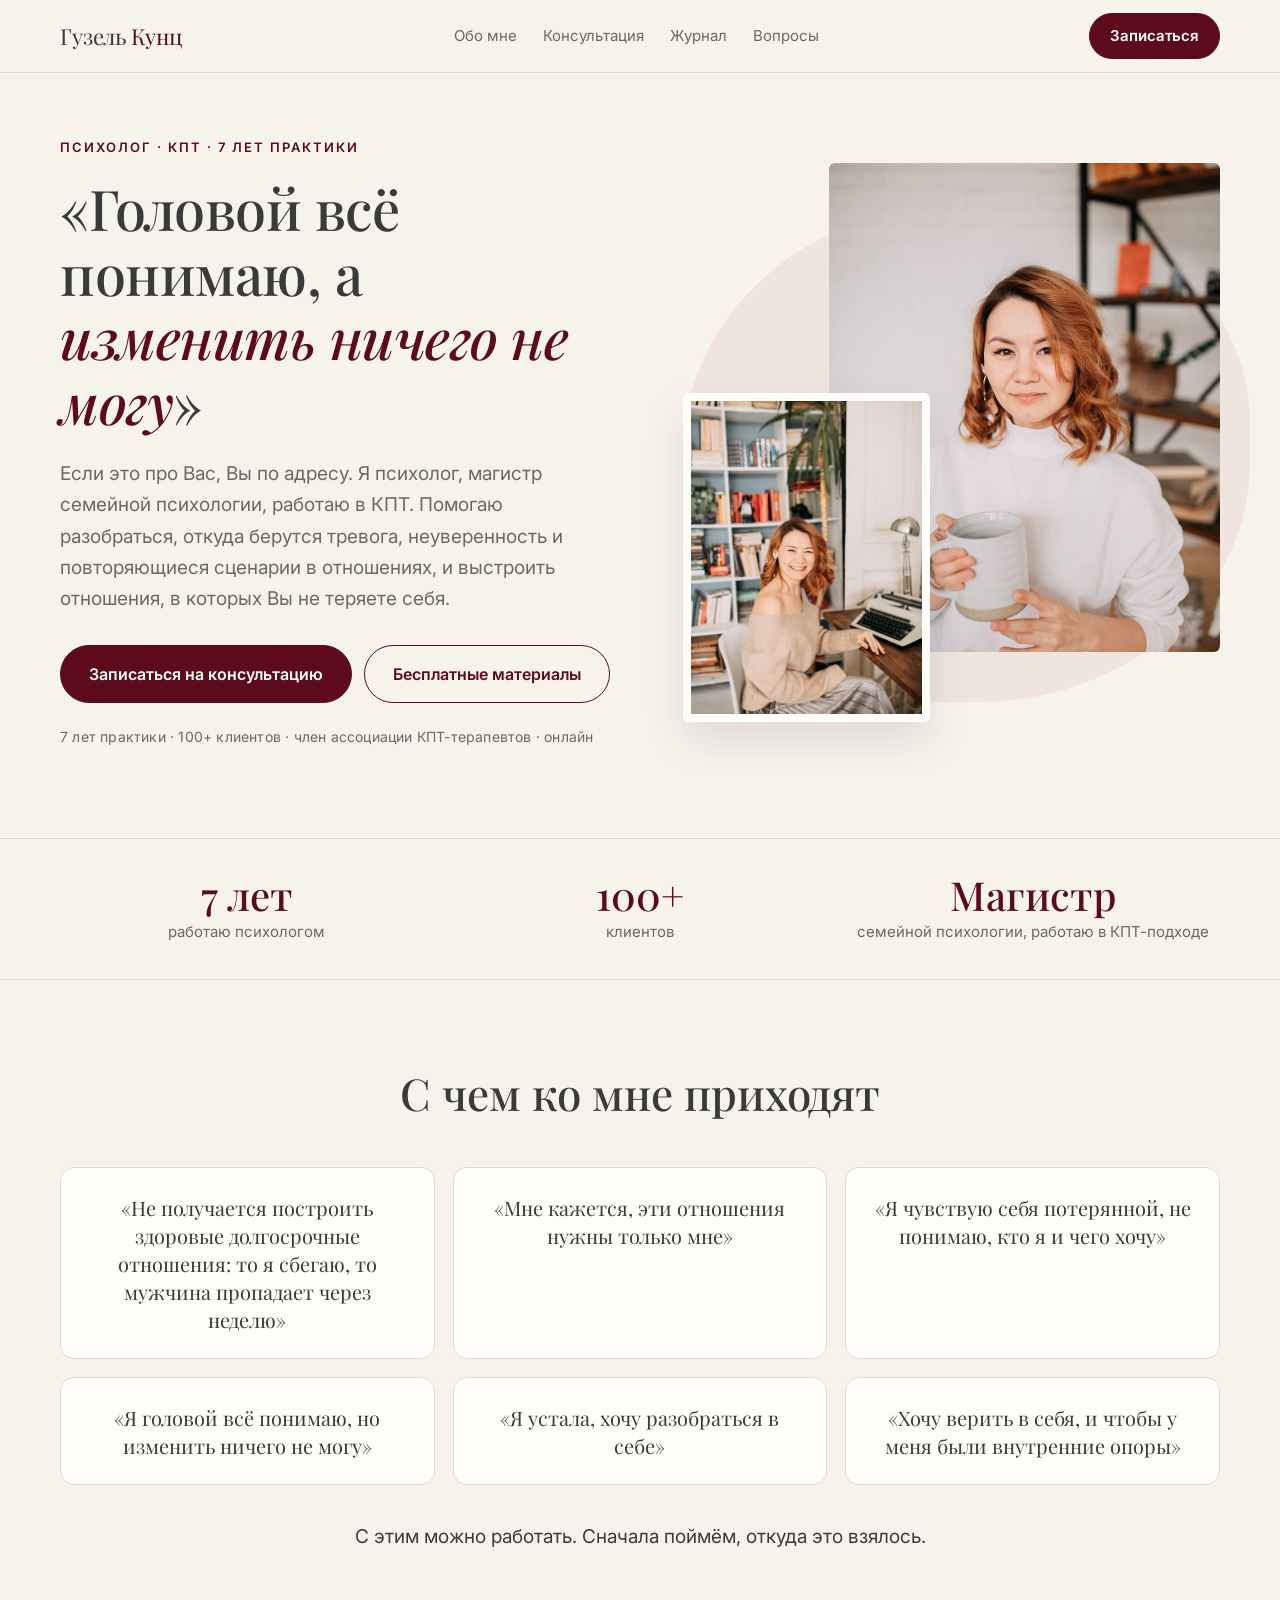
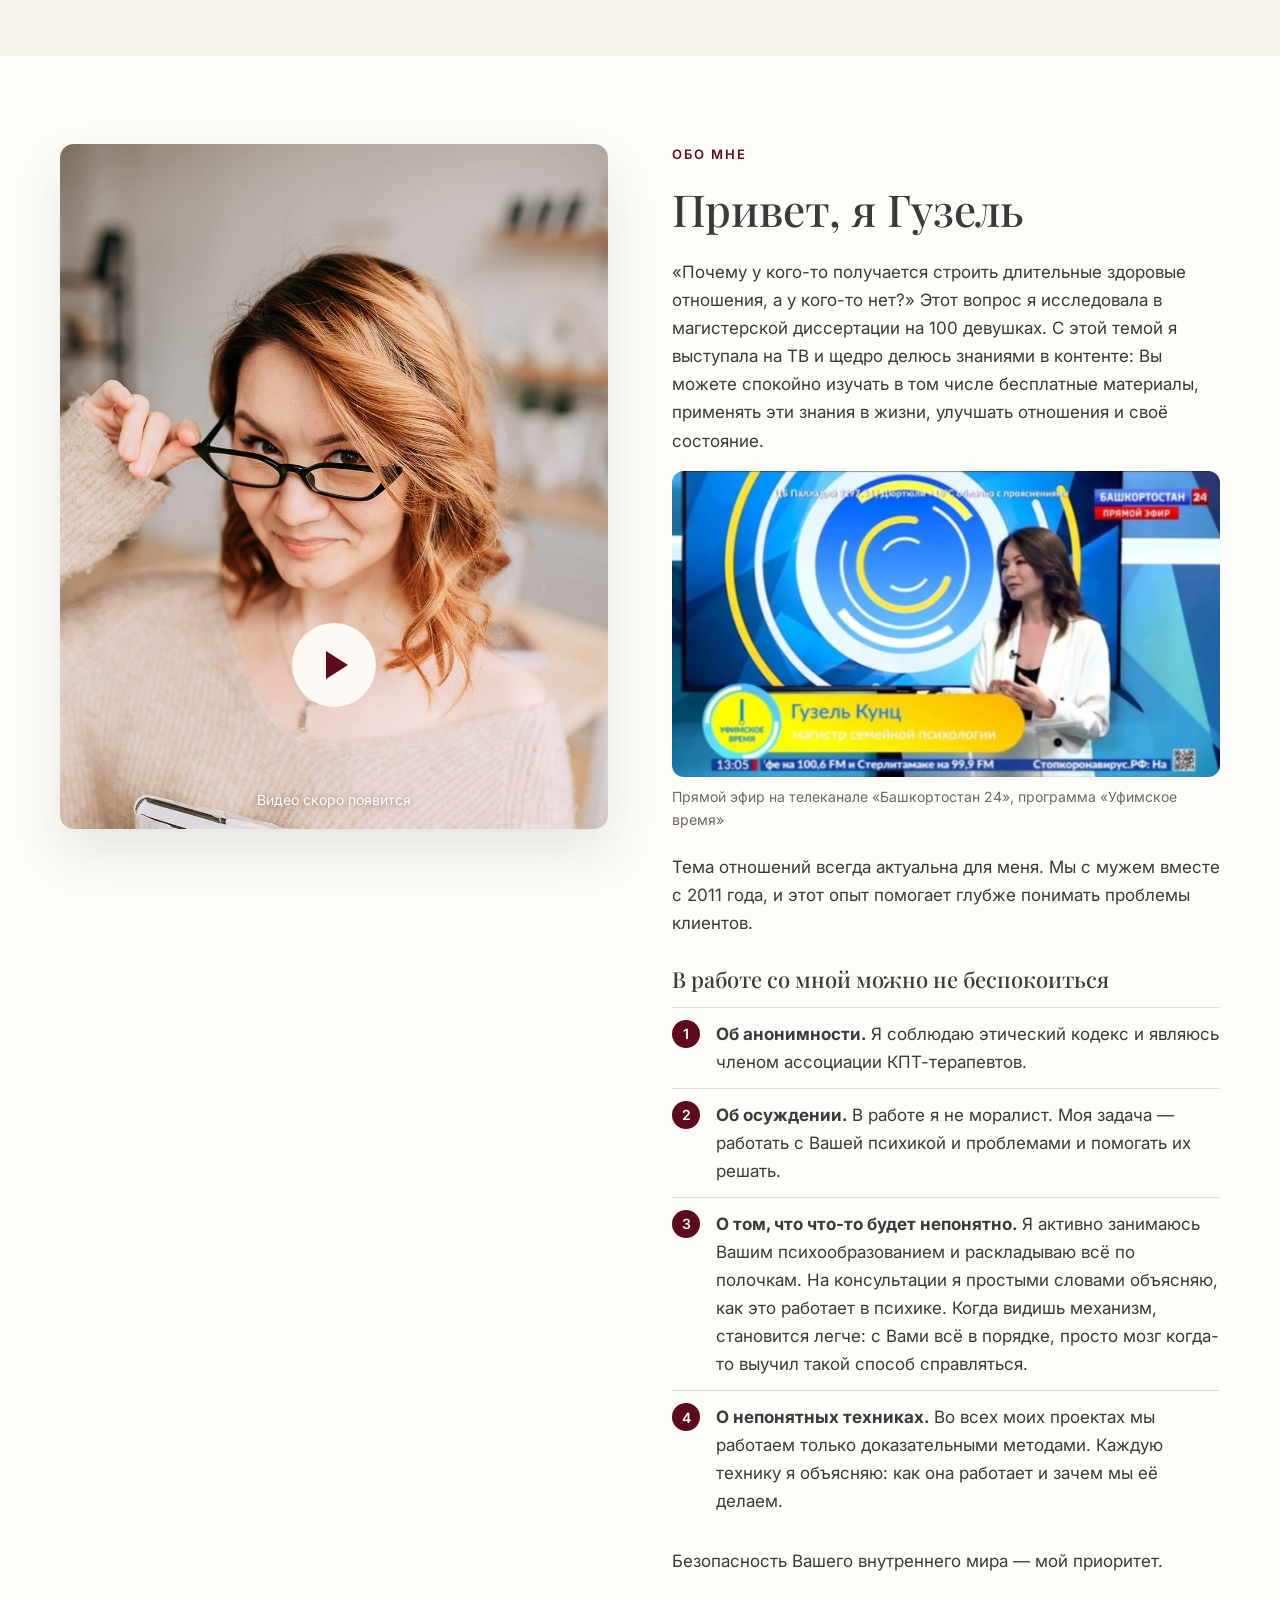
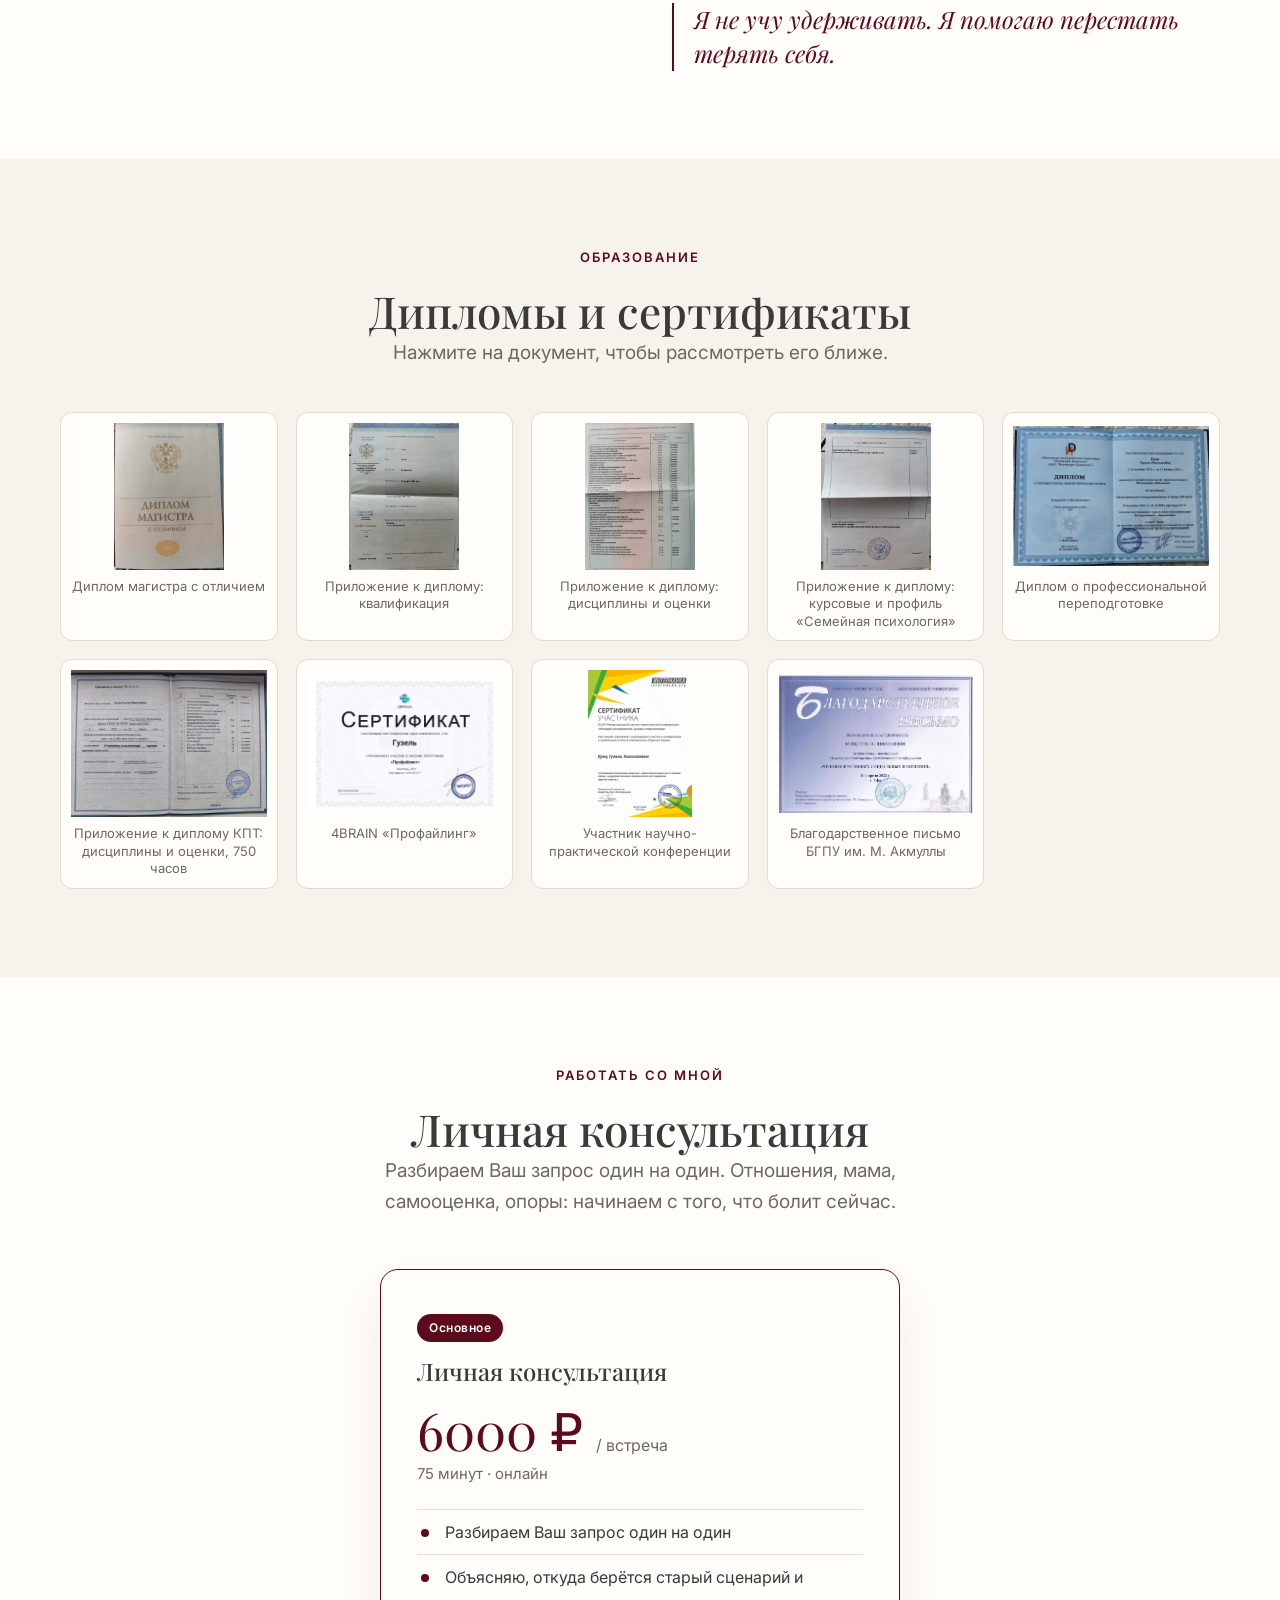
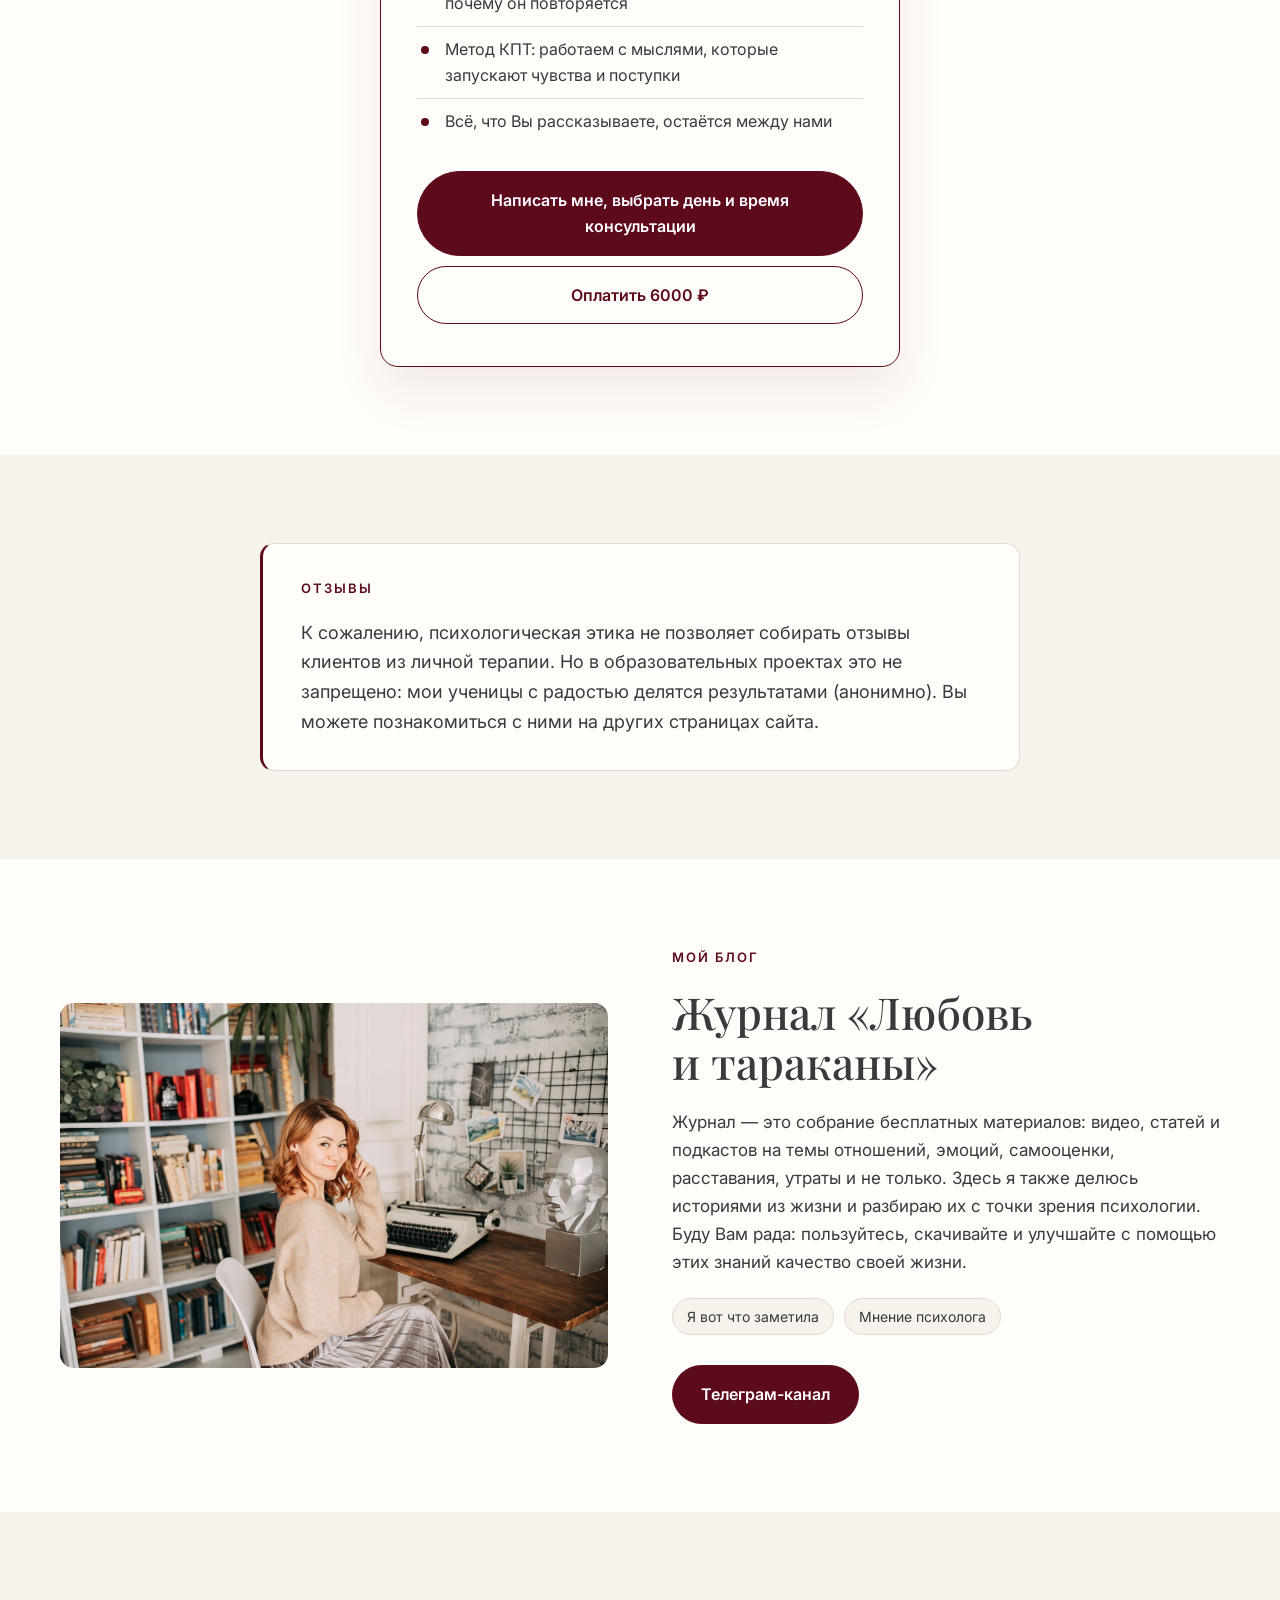
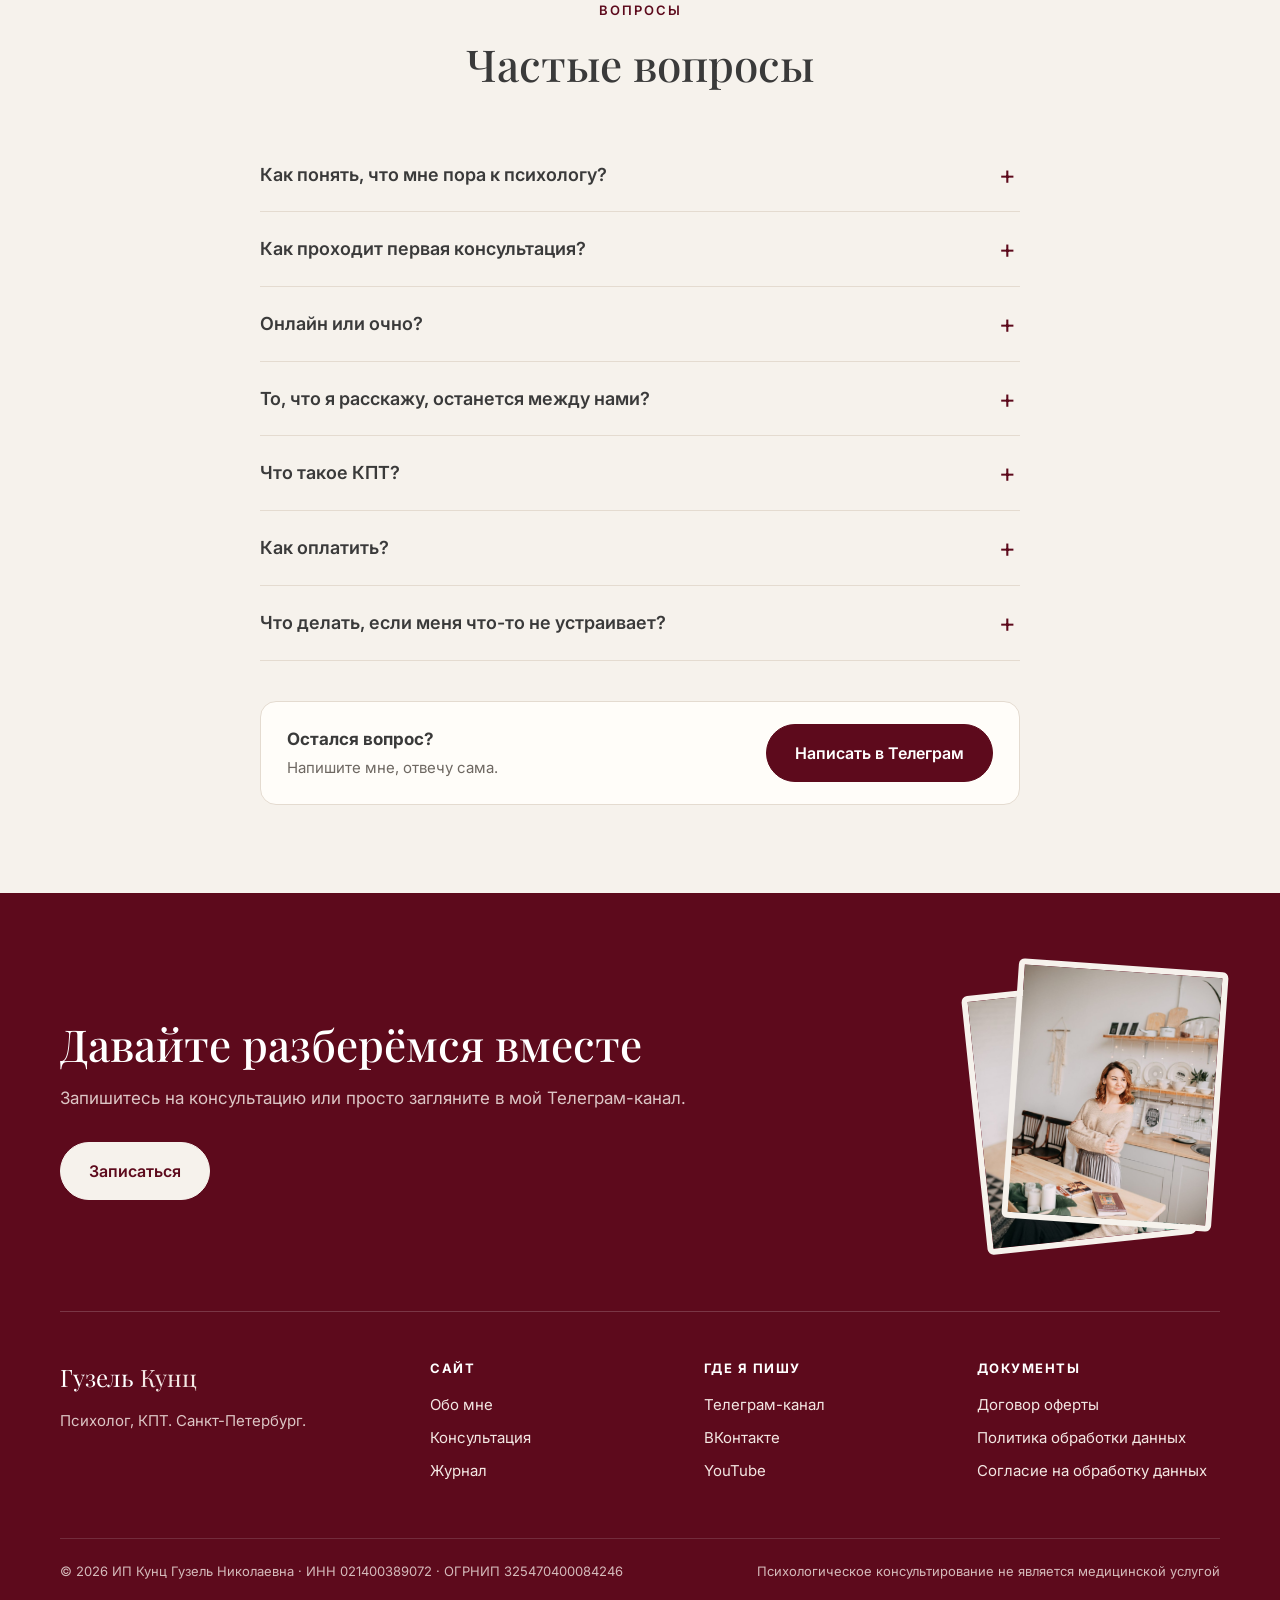
==== commit 20fb62ee: "Add files via upload" ====
--- a/index.html
+++ b/index.html
@@ -139,7 +139,7 @@
         <li>Метод КПТ: работаем с мыслями, которые запускают чувства и поступки</li>
         <li>Всё, что Вы рассказываете, остаётся между нами</li>
       </ul>
-      <a class="btn btn-main" href="https://t.me/guzelkunts" target="_blank" rel="noopener">Написать мне, выбрать день и время</a>
+      <a class="btn btn-main" href="https://t.me/guzelkunts" target="_blank" rel="noopener">Написать мне, выбрать день и время консультации</a>
       <a class="btn btn-ghost pay-open" href="#pay" style="margin-top:10px">Оплатить 6000 ₽</a>
     </div>
   </div>
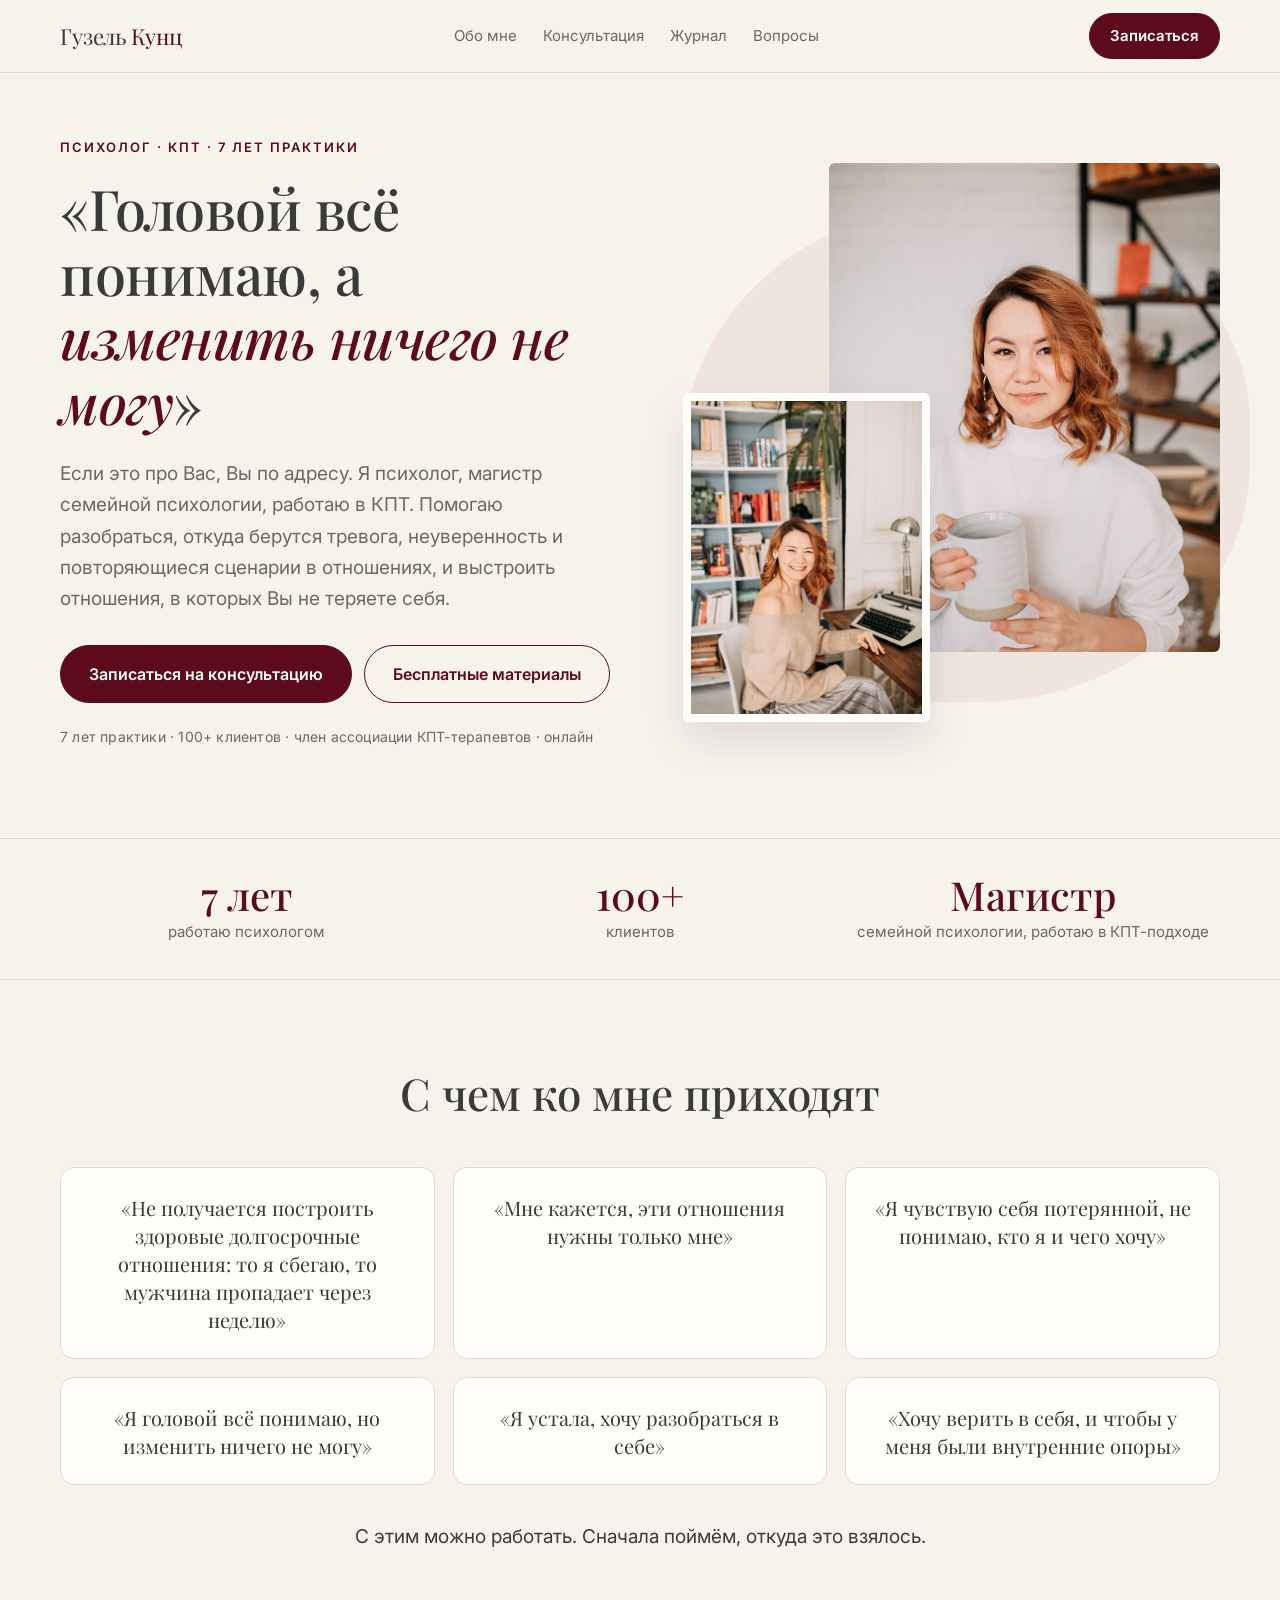
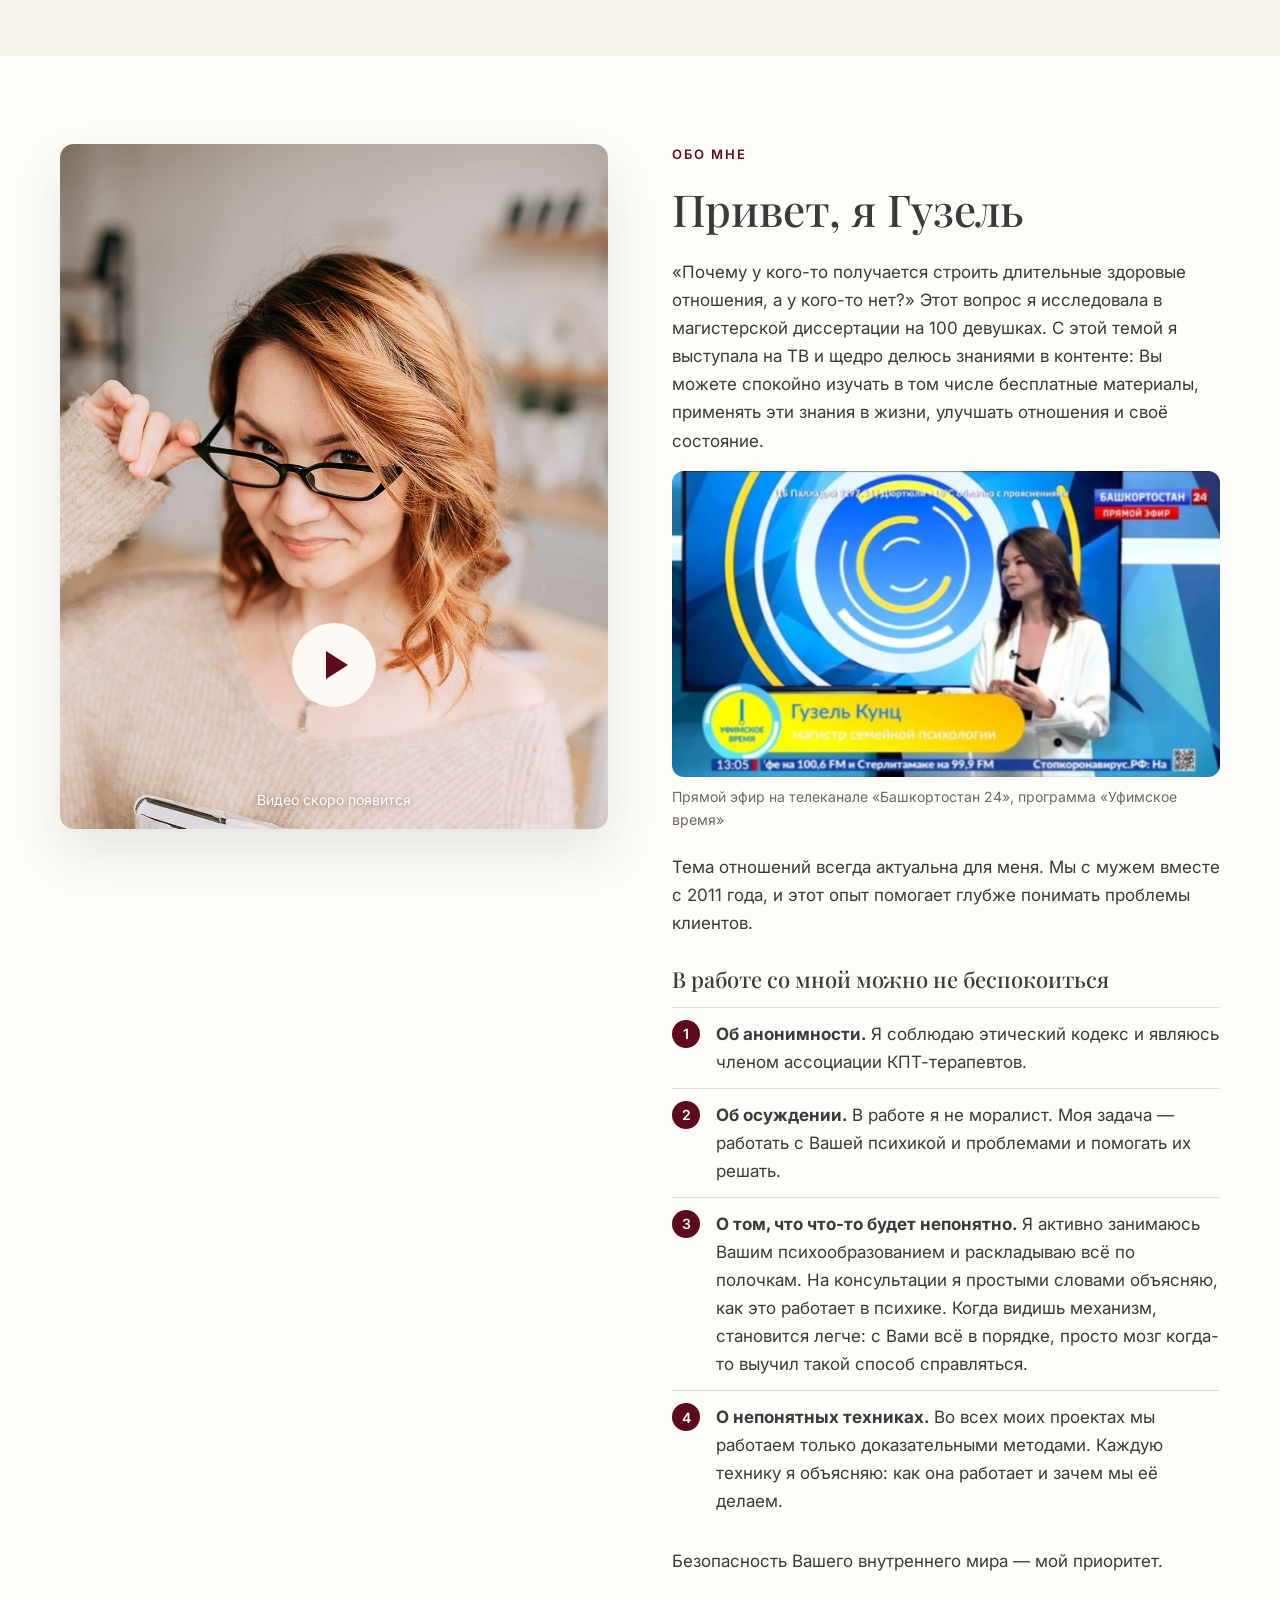
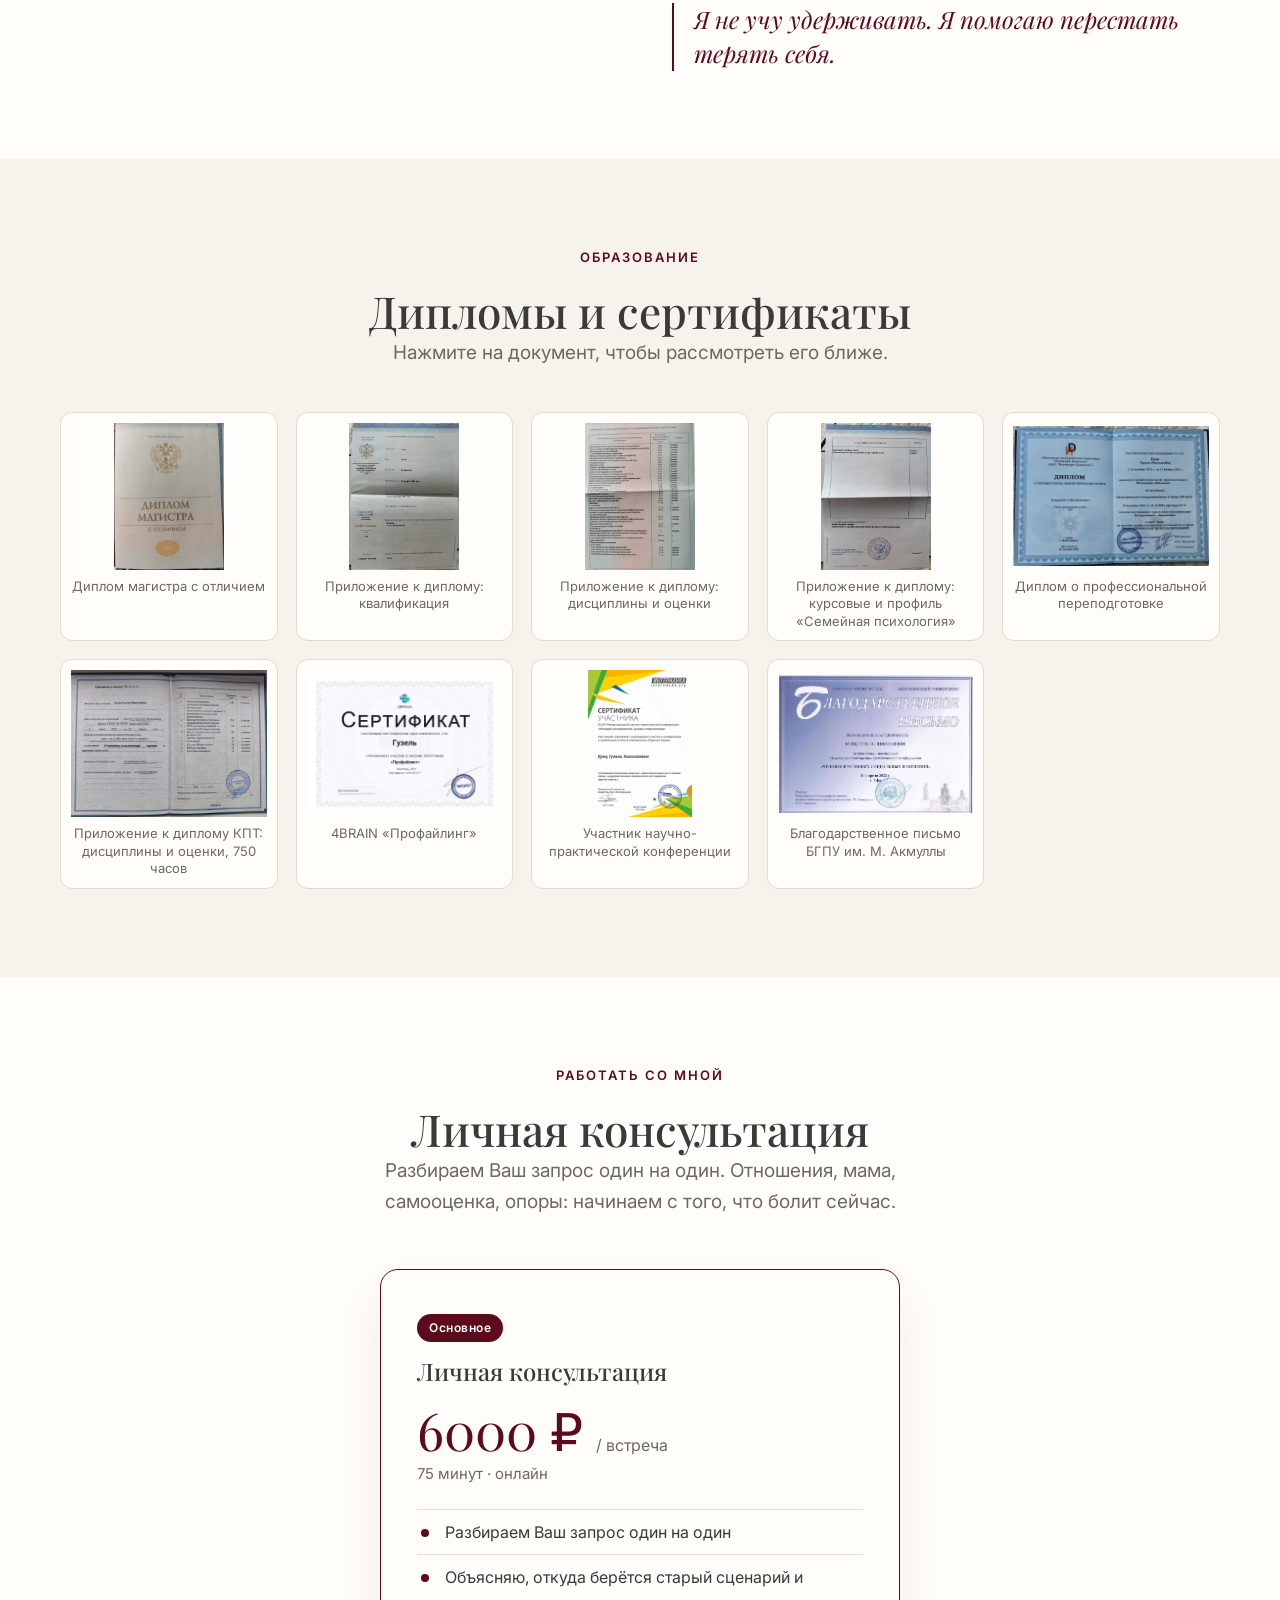
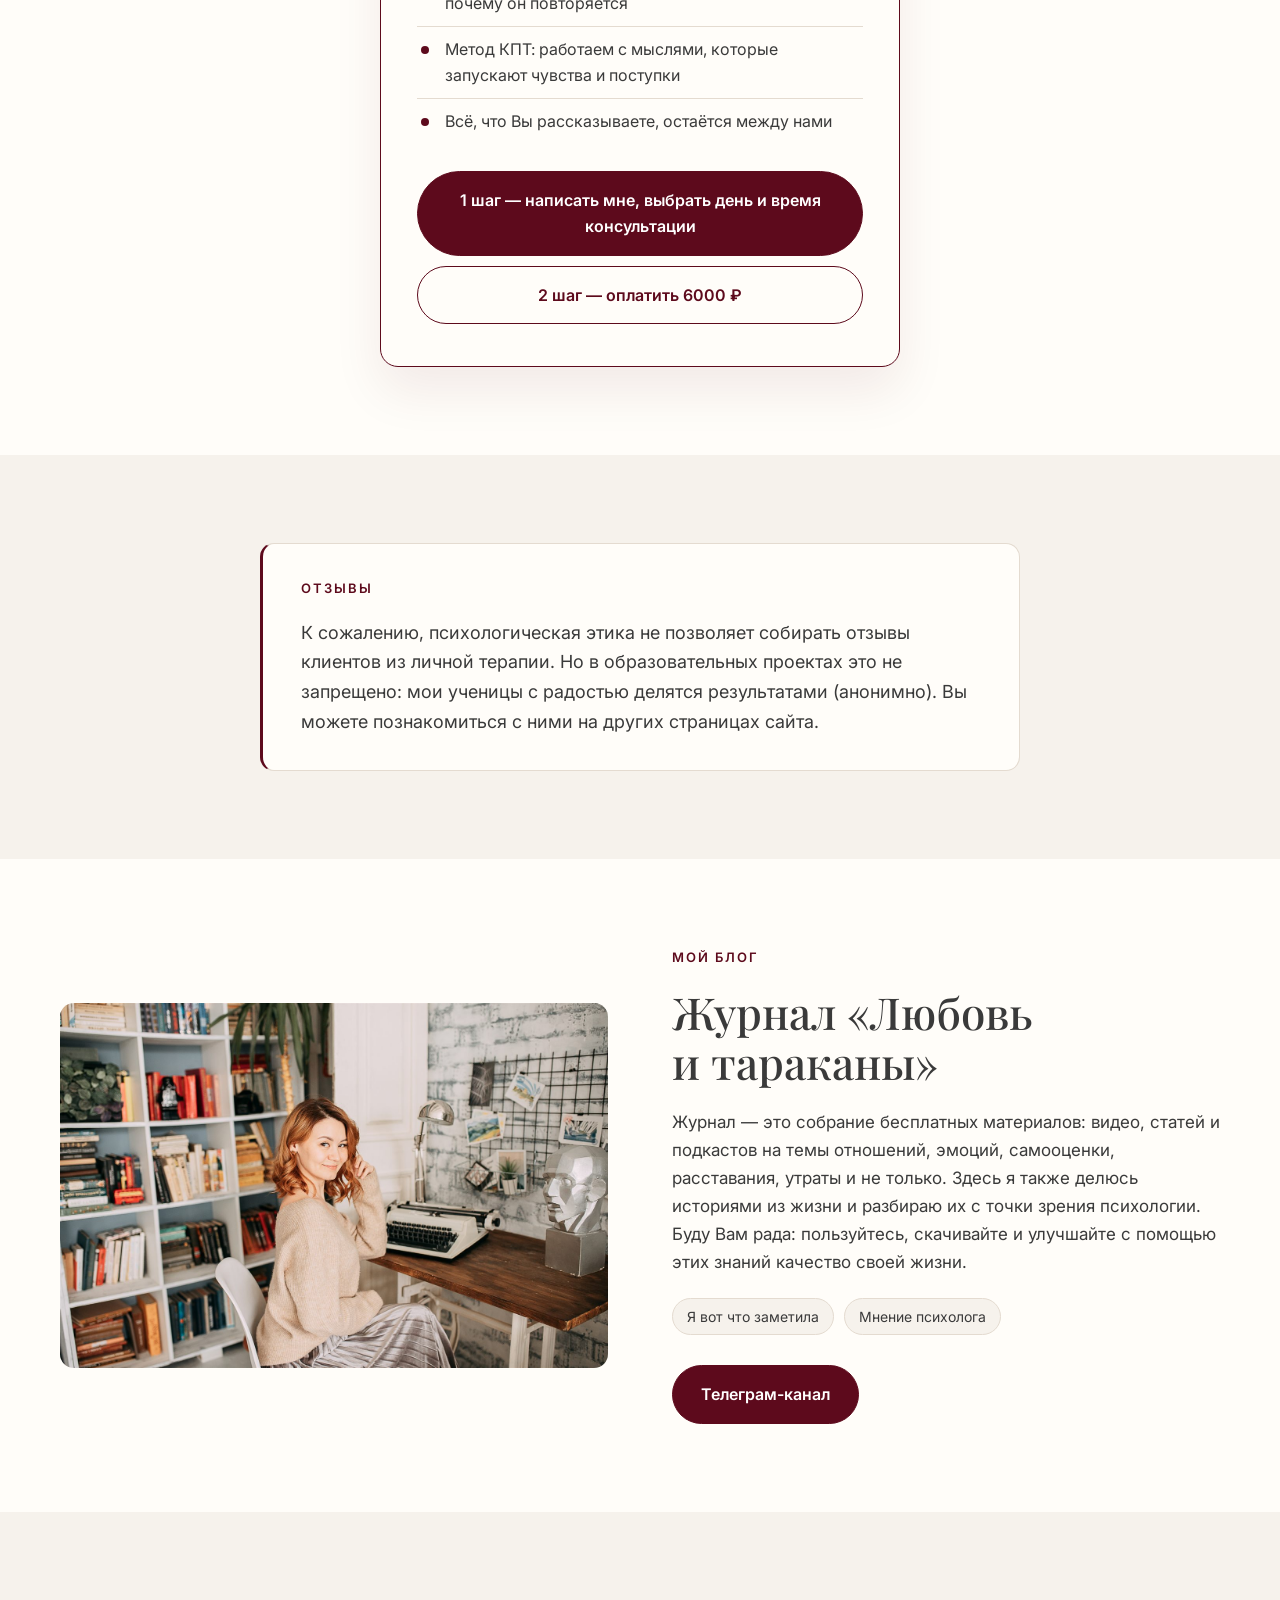
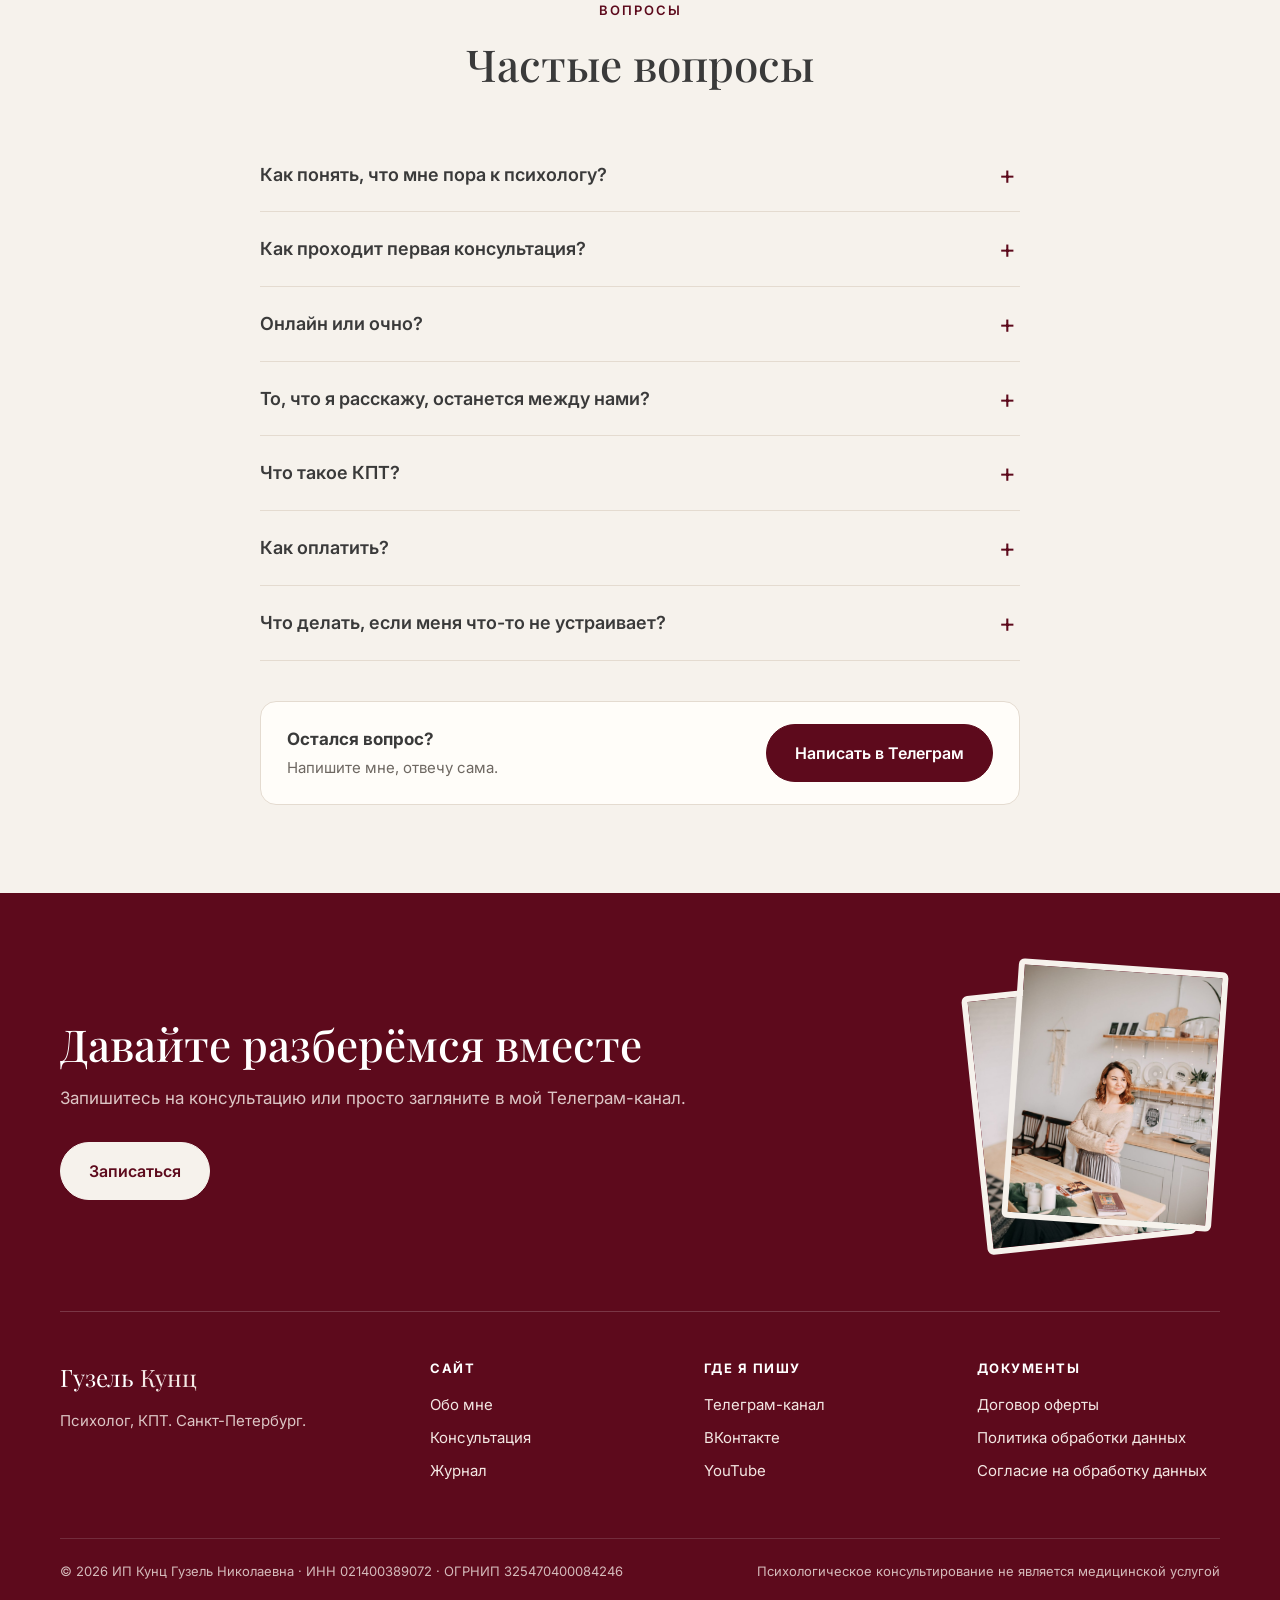
==== commit 68570910: "Add files via upload" ====
--- a/index.html
+++ b/index.html
@@ -139,8 +139,8 @@
         <li>Метод КПТ: работаем с мыслями, которые запускают чувства и поступки</li>
         <li>Всё, что Вы рассказываете, остаётся между нами</li>
       </ul>
-      <a class="btn btn-main" href="https://t.me/guzelkunts" target="_blank" rel="noopener">Написать мне, выбрать день и время консультации</a>
-      <a class="btn btn-ghost pay-open" href="#pay" style="margin-top:10px">Оплатить 6000 ₽</a>
+      <a class="btn btn-main" href="https://t.me/guzelkunts" target="_blank" rel="noopener">1 шаг — написать мне, выбрать день и время консультации</a>
+      <a class="btn btn-ghost pay-open" href="#pay" style="margin-top:10px">2 шаг — оплатить 6000 ₽</a>
     </div>
   </div>
 </section>
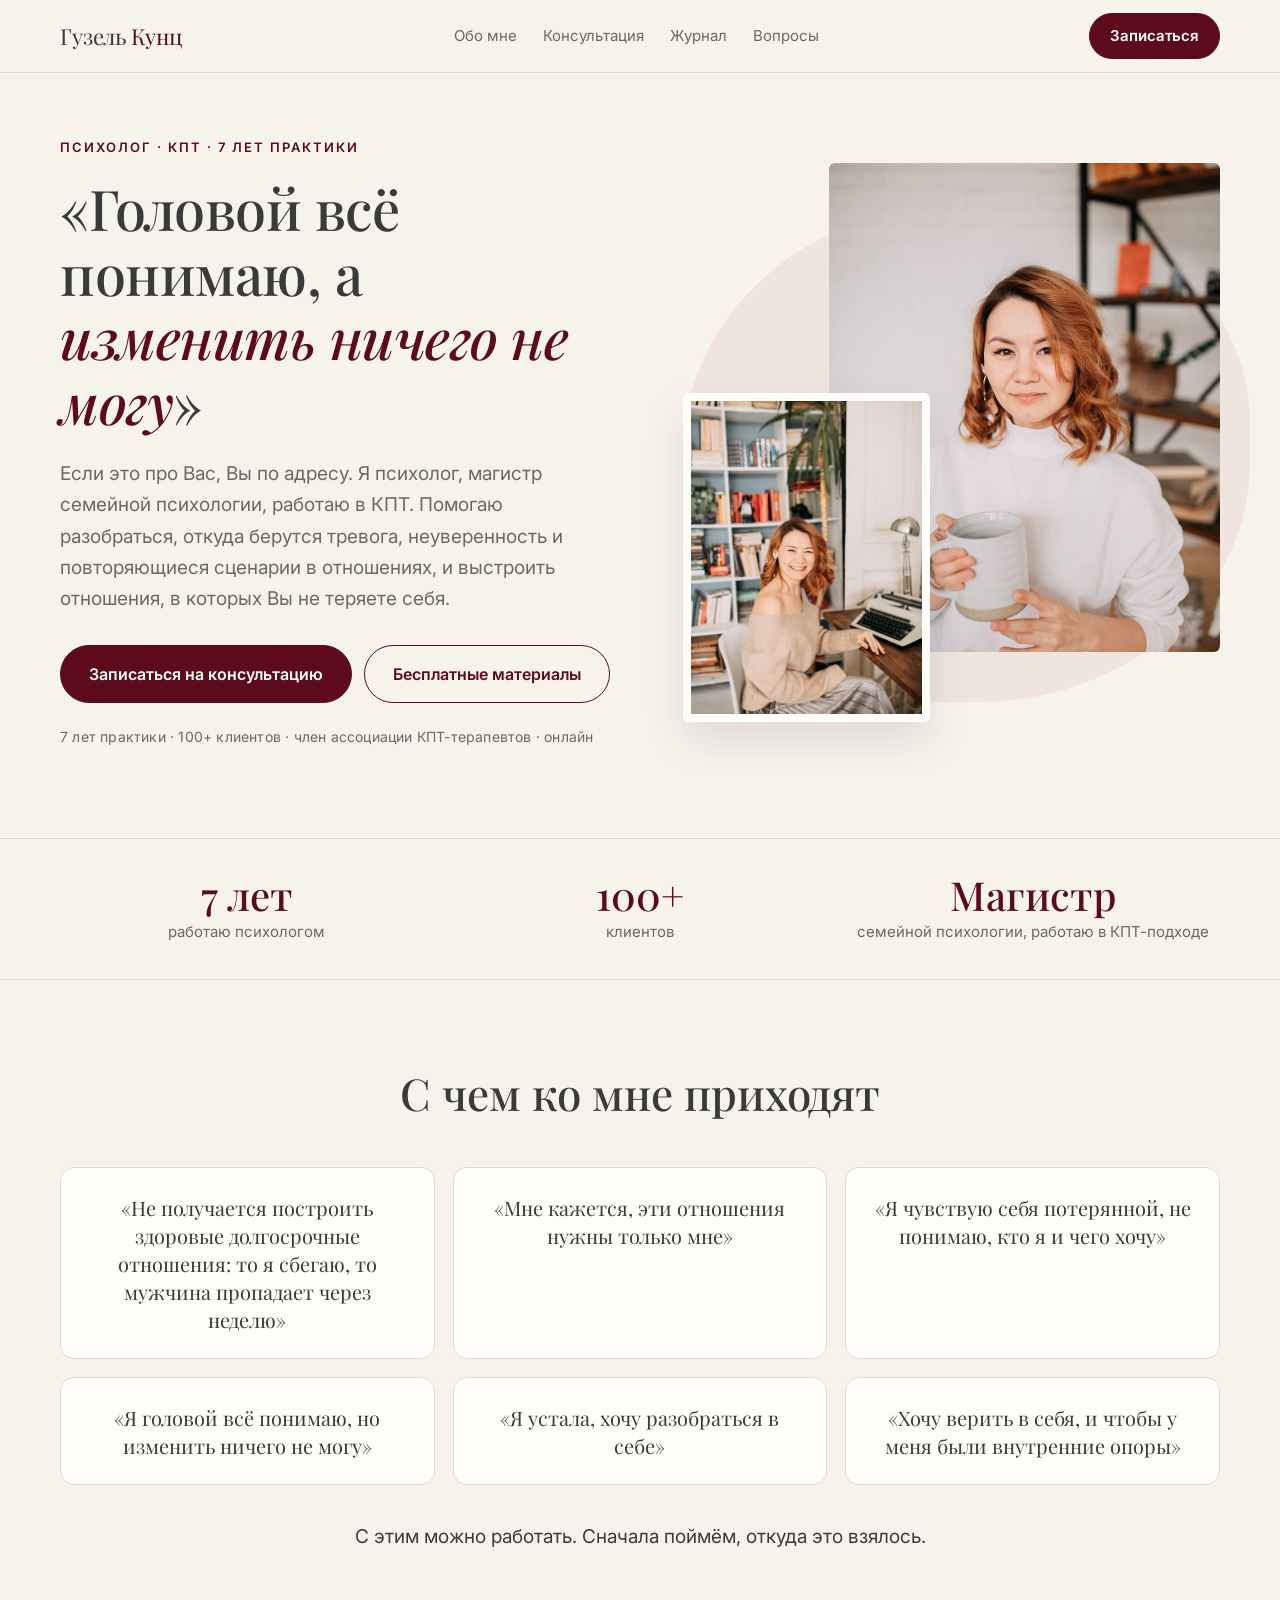
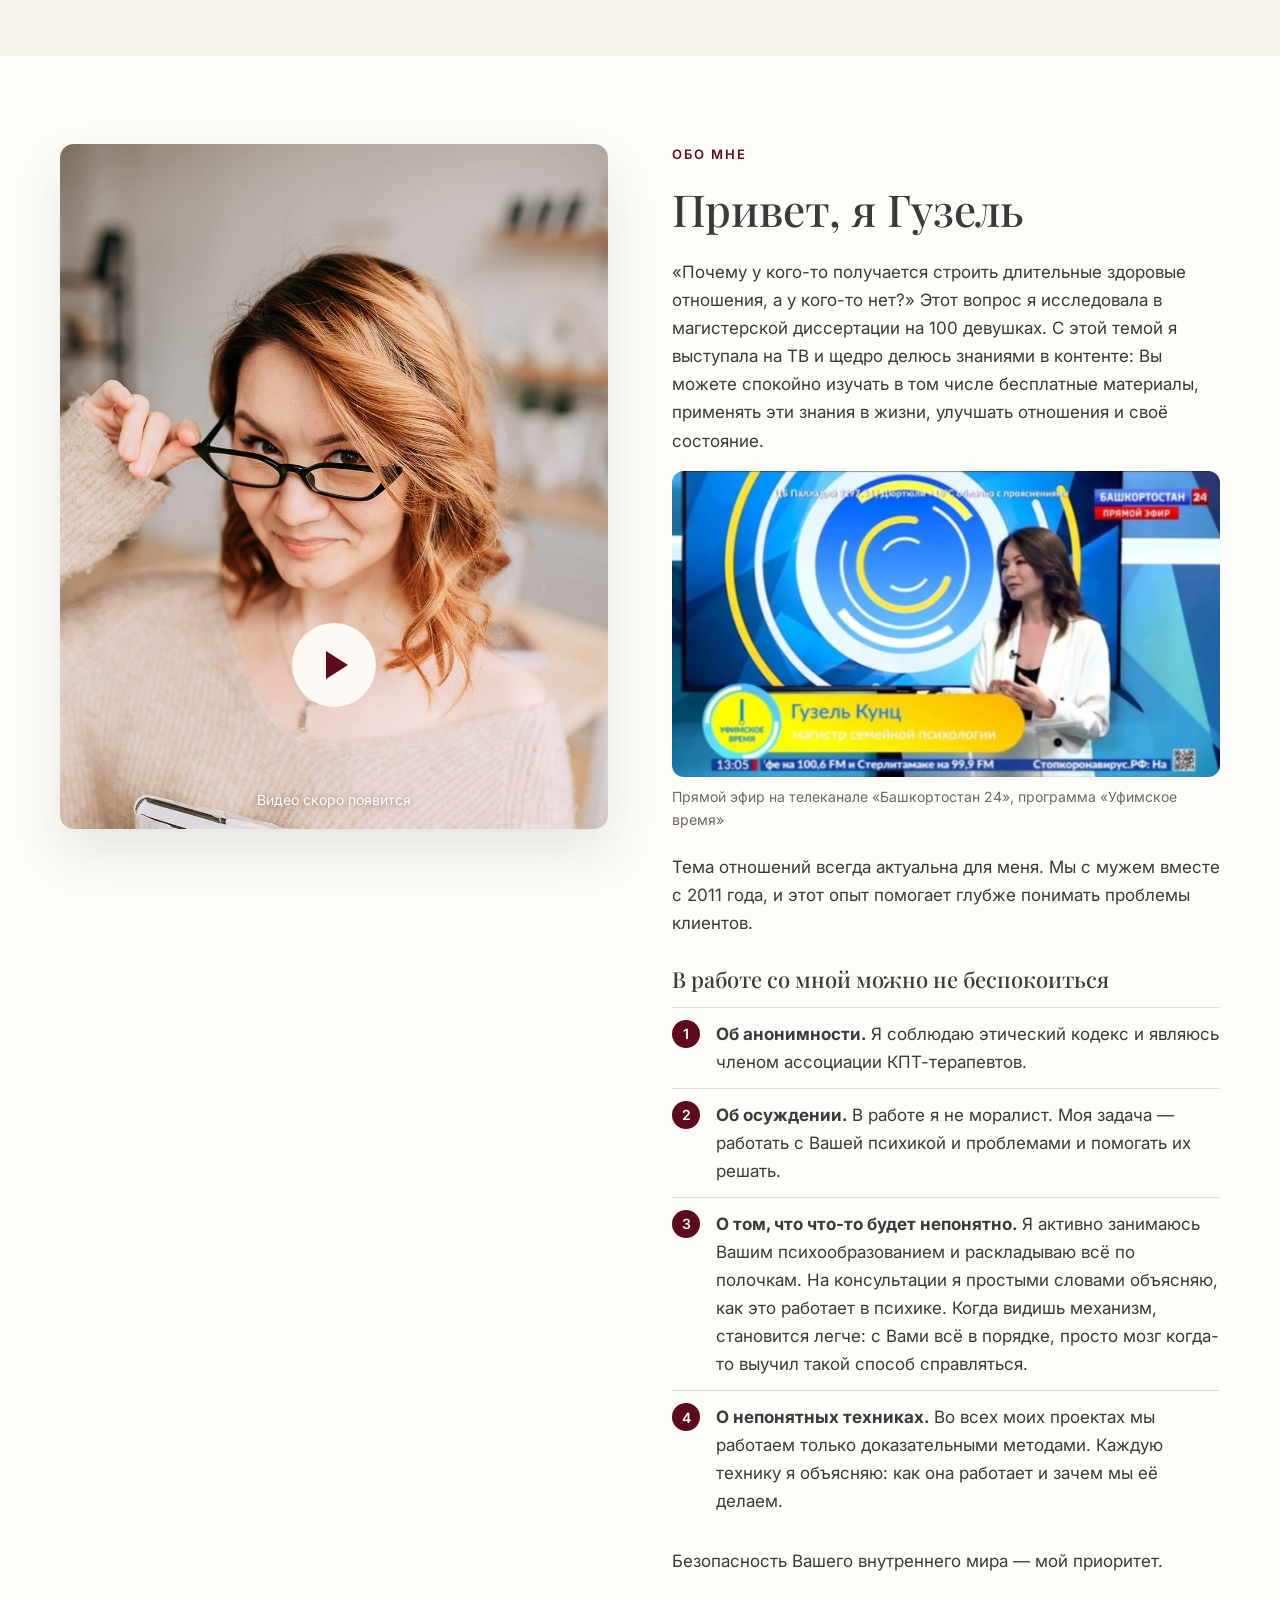
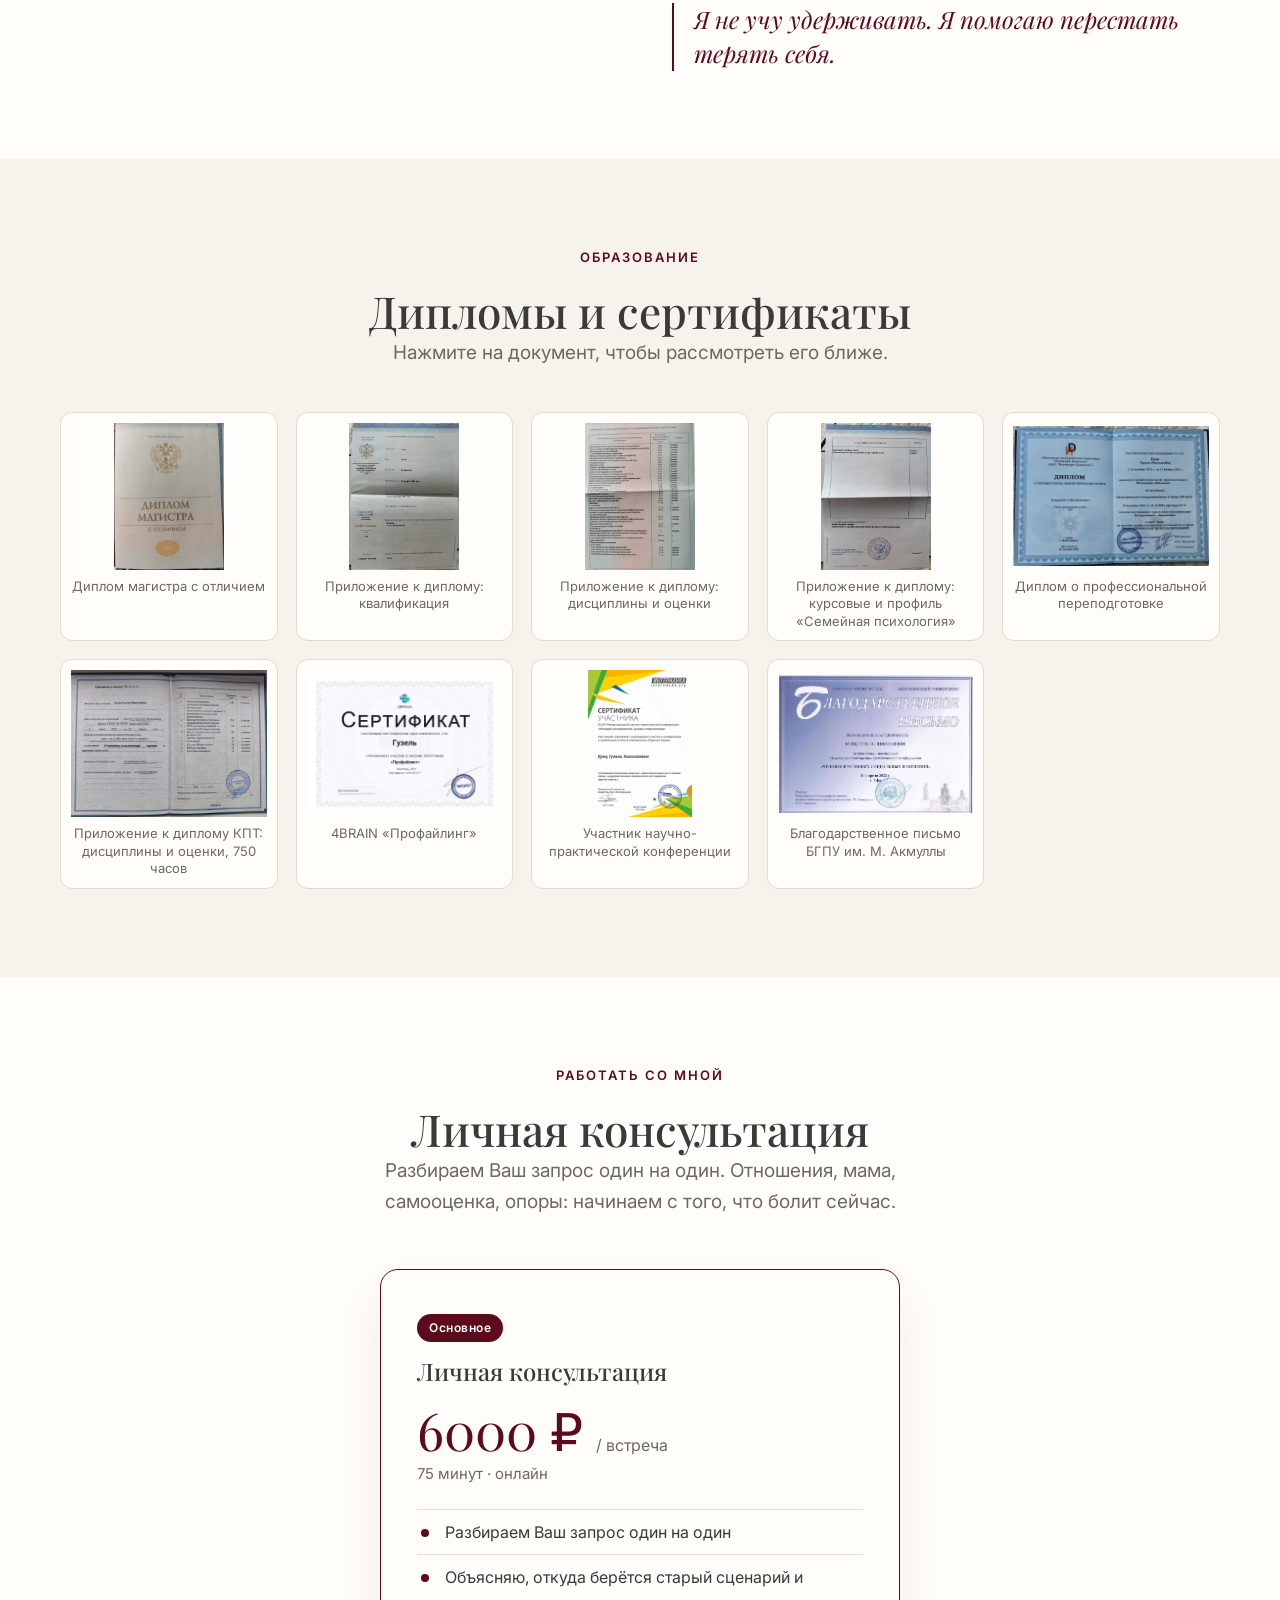
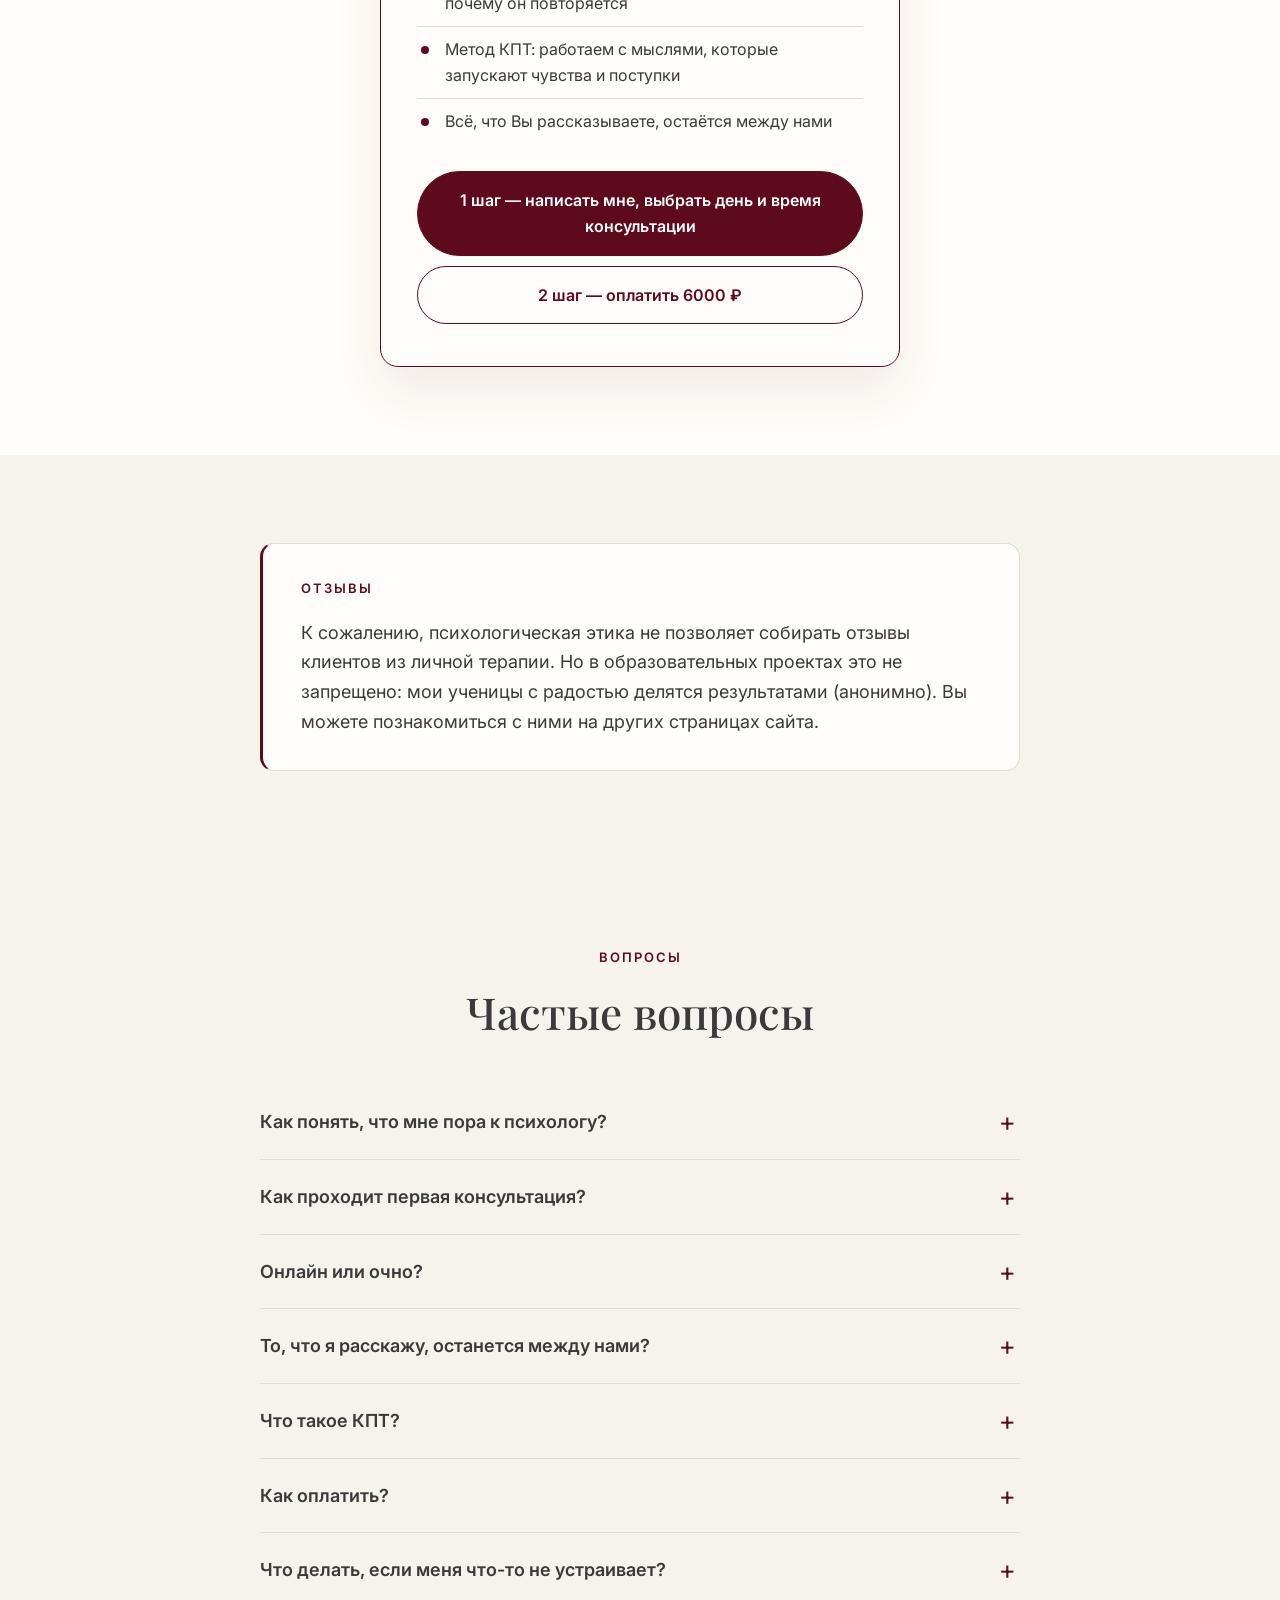
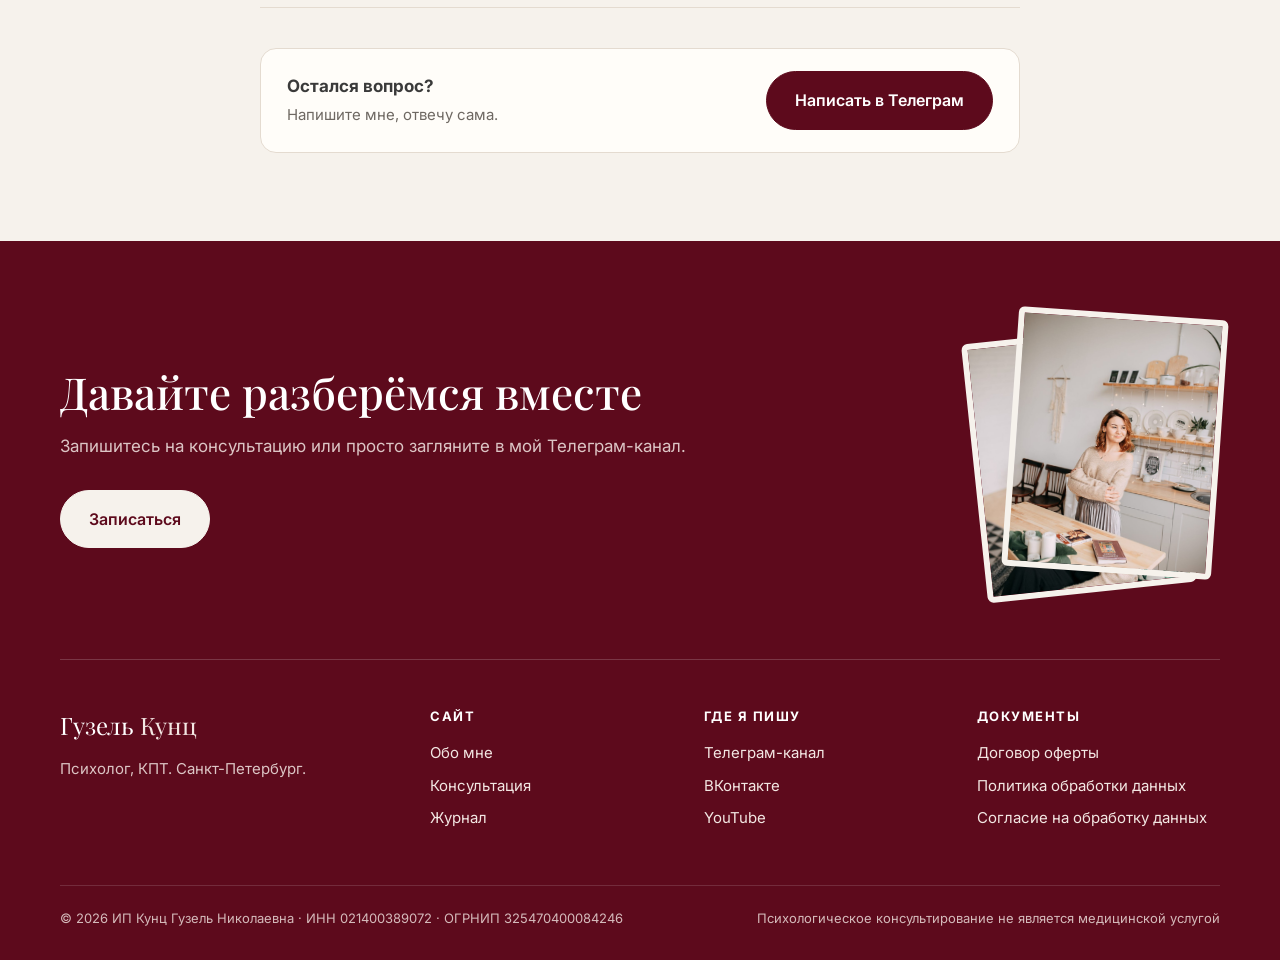
==== commit 1710ecb5: "Add files via upload" ====
--- a/index.html
+++ b/index.html
@@ -8,7 +8,7 @@
 <link rel="preconnect" href="https://fonts.googleapis.com">
 <link rel="preconnect" href="https://fonts.gstatic.com" crossorigin>
 <link href="https://fonts.googleapis.com/css2?family=Inter:wght@400;500;600&family=Playfair+Display:ital,wght@0,500;1,500&display=swap" rel="stylesheet">
-<link rel="stylesheet" href="style.css?v=20260915n">
+<link rel="stylesheet" href="style.css?v=20260915p">
 </head>
 <body>
 
@@ -18,7 +18,7 @@
     <nav class="nav">
       <a href="#about">Обо мне</a>
       <a href="#consult">Консультация</a>
-      <a href="#journal">Журнал</a>
+      <a href="journal.html">Журнал</a>
       <a href="#faq">Вопросы</a>
     </nav>
     <a class="btn btn-main" href="https://t.me/guzelkunts">Записаться</a>
@@ -34,7 +34,7 @@
       <p class="lead">Если это про Вас, Вы по адресу. Я психолог, магистр семейной психологии, работаю в КПТ. Помогаю разобраться, откуда берутся тревога, неуверенность и повторяющиеся сценарии в отношениях, и выстроить отношения, в которых Вы не теряете себя.</p>
       <div class="btns">
         <a class="btn btn-main" href="https://t.me/guzelkunts" target="_blank" rel="noopener">Записаться на консультацию</a>
-        <a class="btn btn-ghost" href="#journal">Бесплатные материалы</a>
+        <a class="btn btn-ghost" href="journal.html#free">Бесплатные материалы</a>
       </div>
       <p class="trust">7 лет практики · 100+ клиентов · член ассоциации КПТ-терапевтов · онлайн</p>
     </div>
@@ -155,25 +155,6 @@
   </div>
 </section>
 
-<!-- 8. Журнал -->
-<section class="tint" id="journal">
-  <div class="wrap split">
-    <img class="split-img" src="img/video-cover.jpg" alt="Гузель за печатной машинкой среди книг">
-    <div>
-      <div class="eyebrow">Мой блог</div>
-      <h2>Журнал «Любовь и&nbsp;тараканы»</h2>
-      <p style="margin-top:20px">Журнал — это собрание бесплатных материалов: видео, статей и подкастов на темы отношений, эмоций, самооценки, расставания, утраты и не только. Здесь я также делюсь историями из жизни и разбираю их с точки зрения психологии. Буду Вам рада: пользуйтесь, скачивайте и улучшайте с помощью этих знаний качество своей жизни.</p>
-      <div class="rubrics">
-        <span>Я вот что заметила</span>
-        <span>Мнение психолога</span>
-      </div>
-      <div class="btns">
-        <a class="btn btn-main" href="https://t.me/ps_kunts" target="_blank" rel="noopener">Телеграм-канал</a>
-      </div>
-    </div>
-  </div>
-</section>
-
 <!-- 9. Вопросы -->
 <section id="faq">
   <div class="wrap">
@@ -281,7 +262,7 @@
           <li><a href="#consult">Консультация</a></li>
           <li></li>
           <li></li>
-          <li><a href="#journal">Журнал</a></li>
+          <li><a href="journal.html">Журнал</a></li>
         </ul>
       </div>
       <div>
--- a/style.css
+++ b/style.css
@@ -338,10 +338,13 @@
   .stack { width: 210px; height: 240px; }
   .stack img { width: 170px; height: 210px; }
   .footer-bottom { flex-direction: column; }
-  .split-img { aspect-ratio: 4 / 3; }
+  .split-img { aspect-ratio: 4 / 3; }
+  .header .btn { display: none; }
   body { font-size: 16px; }
   .header .btn { padding: 8px 14px; font-size: 14px; }
   .logo { font-size: 19px; }
   .footer-cols { grid-template-columns: 1fr; }
   .card, .card.main { padding: 28px 22px; }
-}
+}
+
+[id] { scroll-margin-top: 84px; }
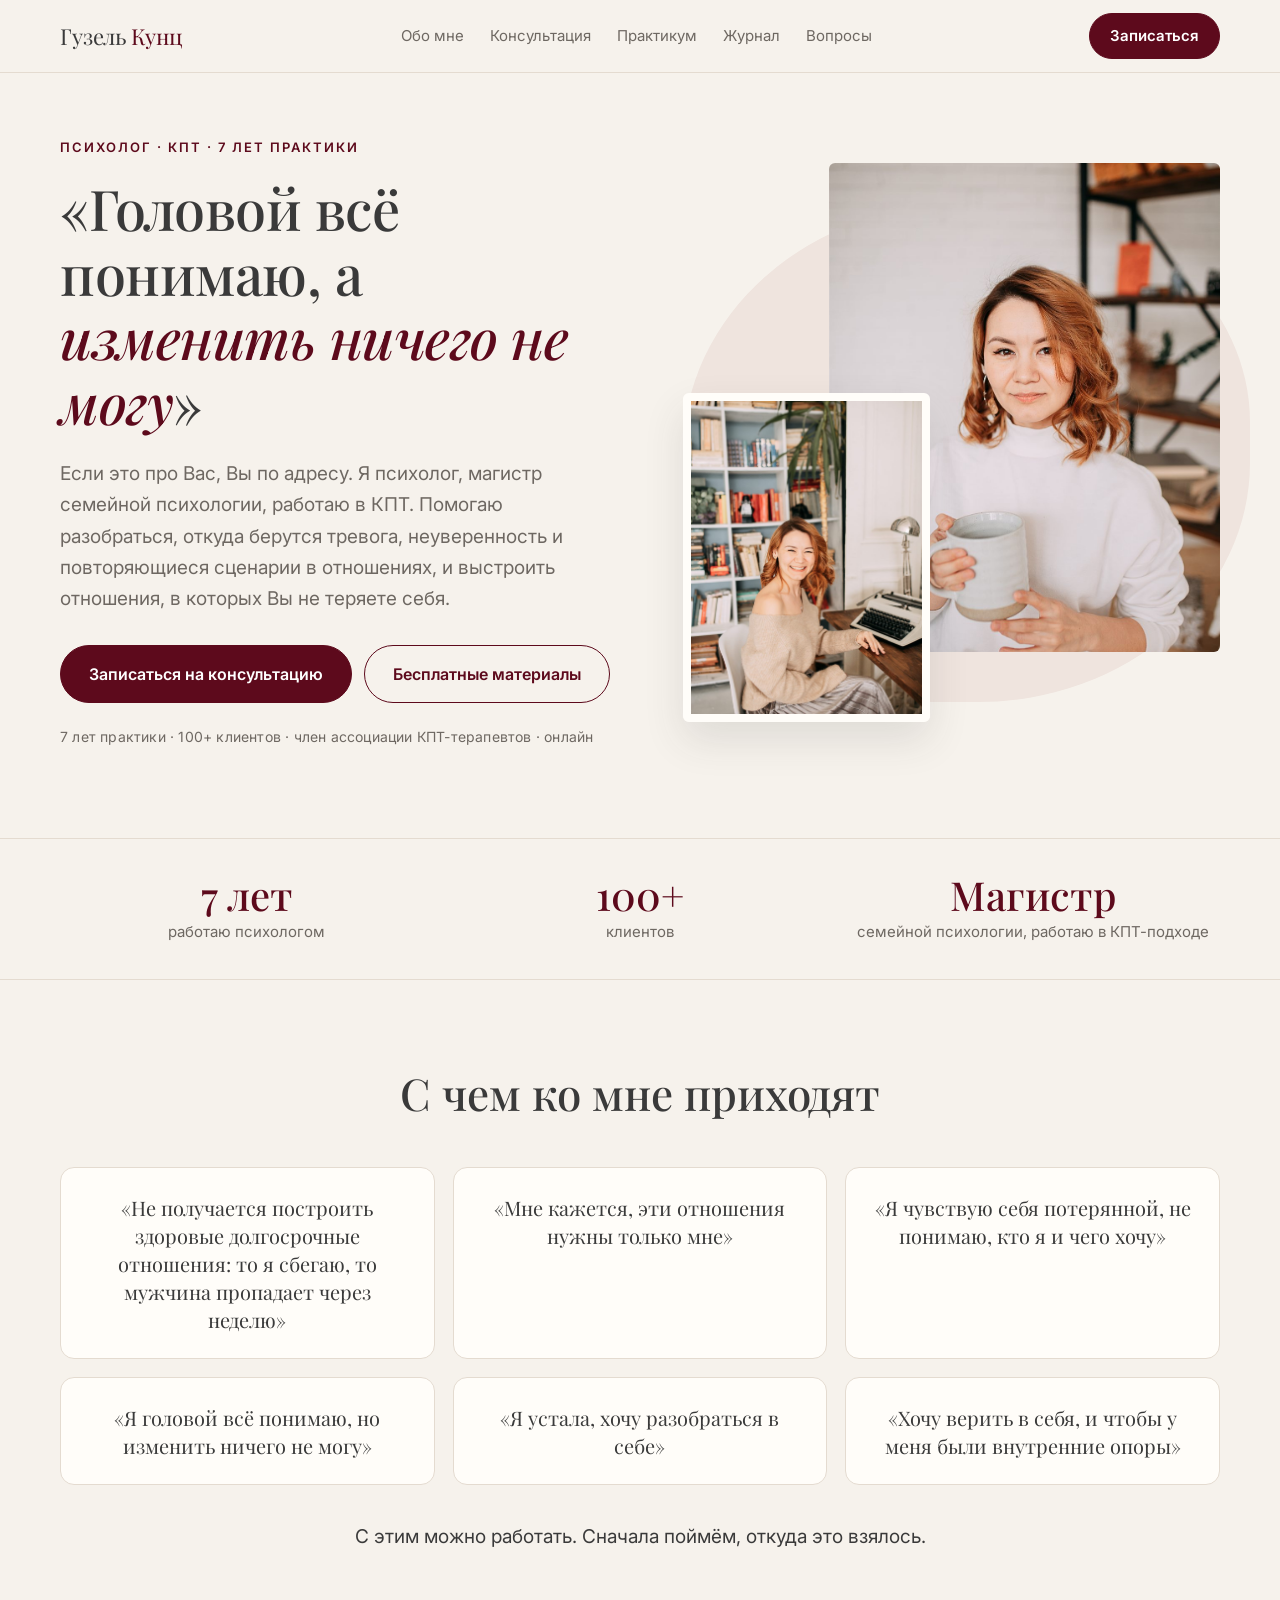
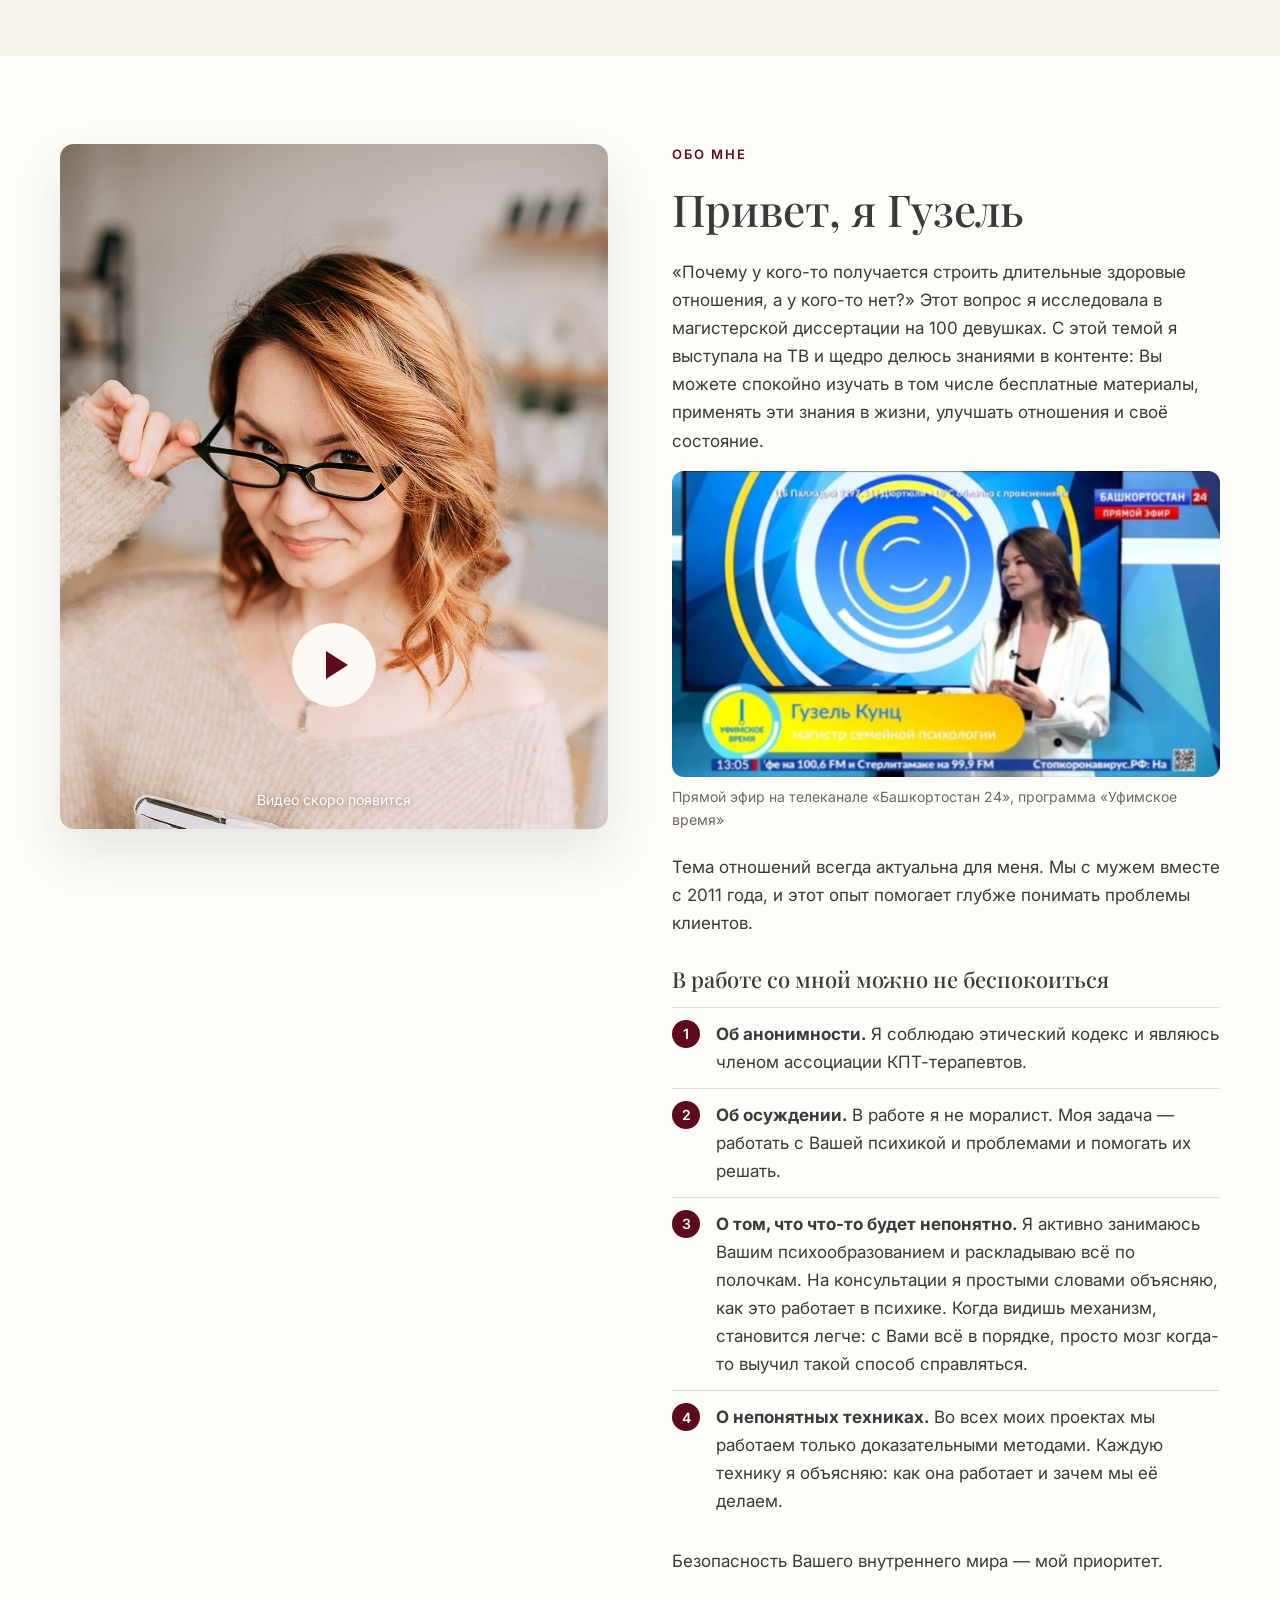
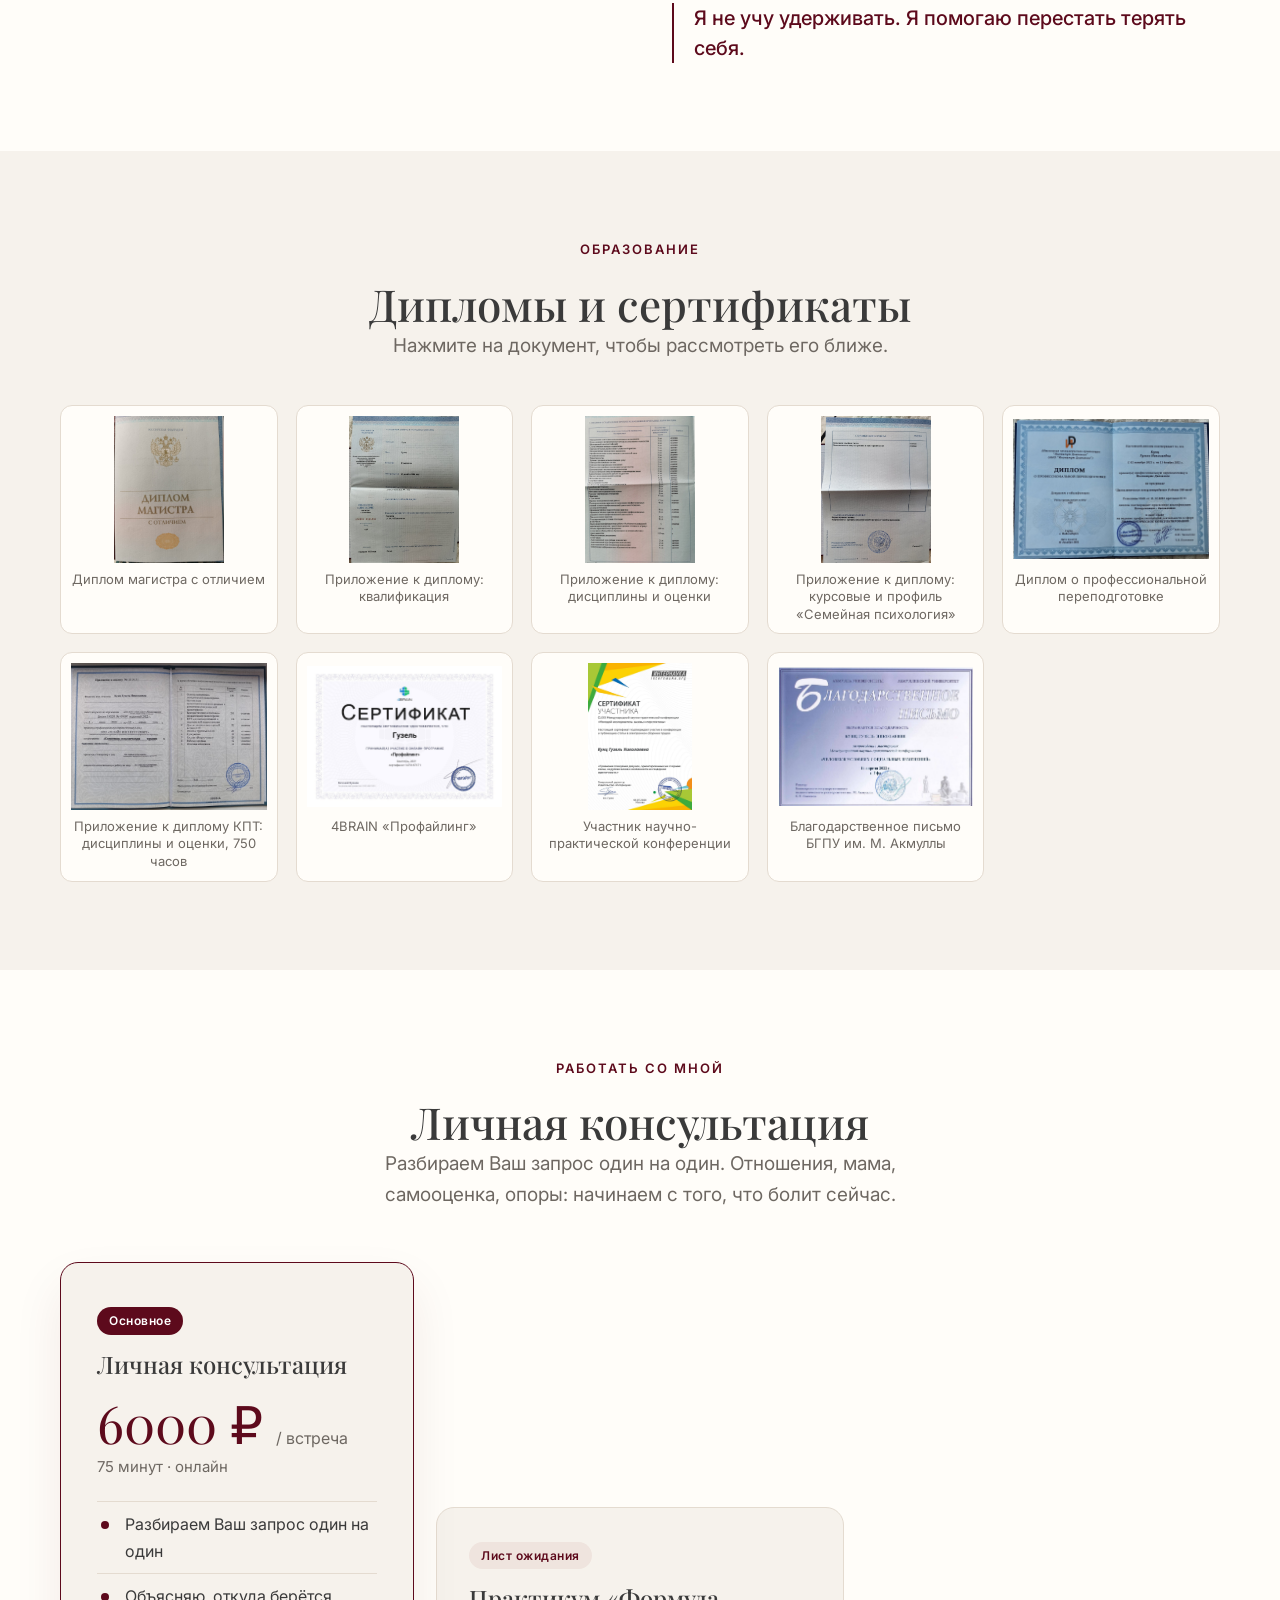
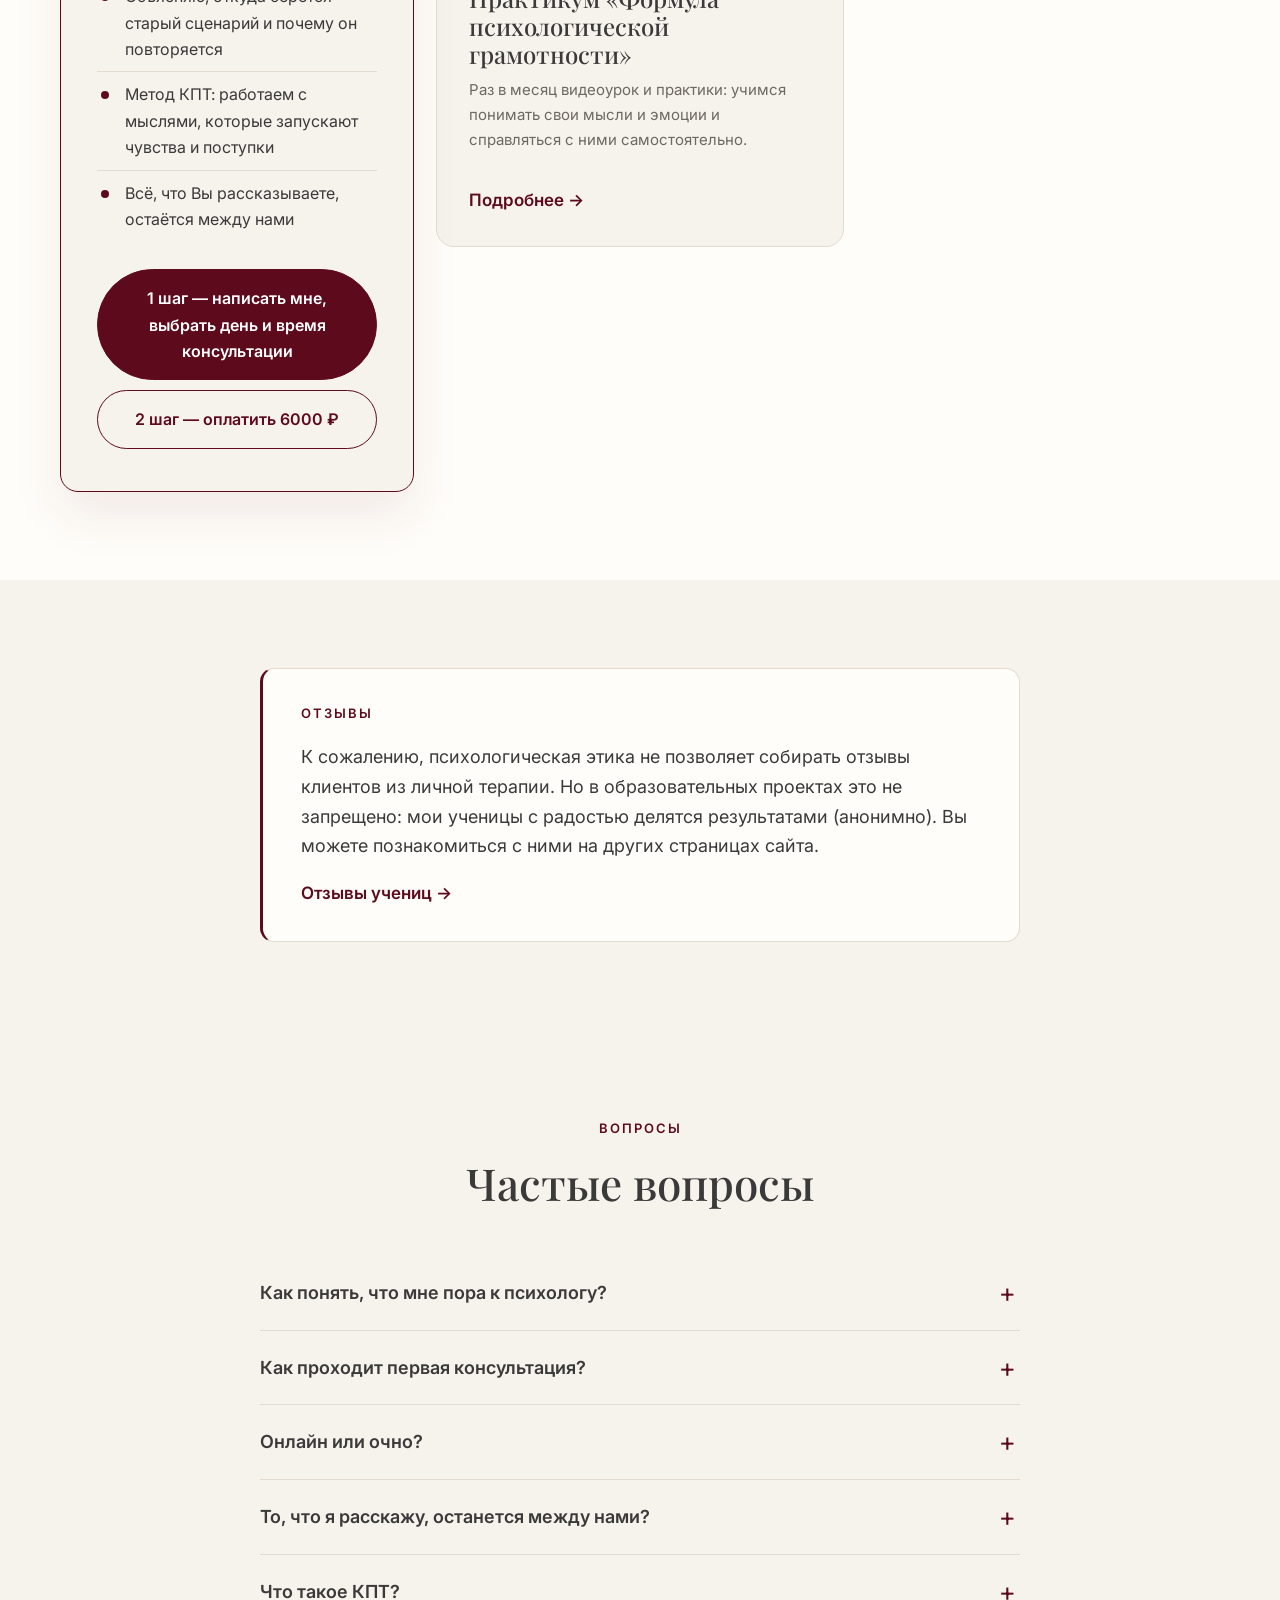
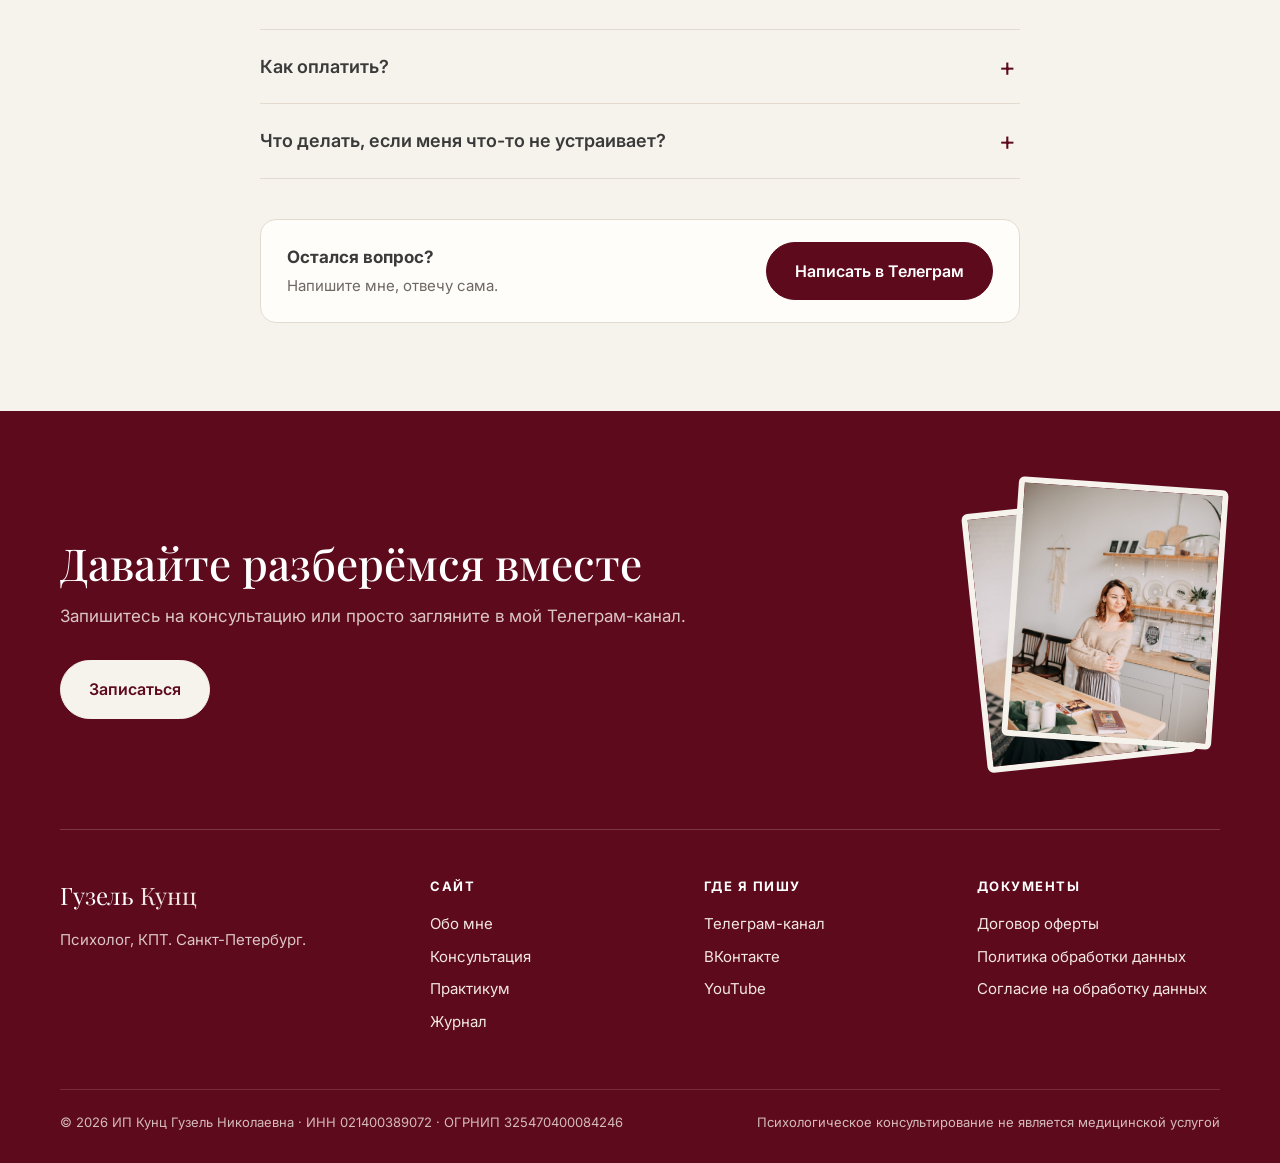
==== commit ddcfcd69: "Add files via upload" ====
--- a/index.html
+++ b/index.html
@@ -8,7 +8,7 @@
 <link rel="preconnect" href="https://fonts.googleapis.com">
 <link rel="preconnect" href="https://fonts.gstatic.com" crossorigin>
 <link href="https://fonts.googleapis.com/css2?family=Inter:wght@400;500;600&family=Playfair+Display:ital,wght@0,500;1,500&display=swap" rel="stylesheet">
-<link rel="stylesheet" href="style.css?v=20260915p">
+<link rel="stylesheet" href="style.css?v=20260916">
 </head>
 <body>
 
@@ -18,6 +18,7 @@
     <nav class="nav">
       <a href="#about">Обо мне</a>
       <a href="#consult">Консультация</a>
+      <a href="club.html">Практикум</a>
       <a href="journal.html">Журнал</a>
       <a href="#faq">Вопросы</a>
     </nav>
@@ -127,7 +128,7 @@
     <h2>Личная консультация</h2>
     <p class="lead">Разбираем Ваш запрос один на один. Отношения, мама, самооценка, опоры: начинаем с того, что болит сейчас.</p>
   </div>
-  <div class="wrap prices prices-one">
+  <div class="wrap prices">
     <div class="card main">
       <span class="badge">Основное</span>
       <h3>Личная консультация</h3>
@@ -139,8 +140,14 @@
         <li>Метод КПТ: работаем с мыслями, которые запускают чувства и поступки</li>
         <li>Всё, что Вы рассказываете, остаётся между нами</li>
       </ul>
-      <a class="btn btn-main" href="https://t.me/guzelkunts" target="_blank" rel="noopener">1 шаг — написать мне, выбрать день и время консультации</a>
+      <a class="btn btn-main" href="https://t.me/guzelkunts" target="_blank" rel="noopener">1 шаг — написать мне, выбрать день и время консультации</a>
       <a class="btn btn-ghost pay-open" href="#pay" style="margin-top:10px">2 шаг — оплатить 6000 ₽</a>
+    </div>
+    <div class="card">
+      <span class="badge soft">Лист ожидания</span>
+      <h3>Практикум «Формула психологической грамотности»</h3>
+      <p class="muted">Раз в месяц видеоурок и практики: учимся понимать свои мысли и эмоции и справляться с ними самостоятельно.</p>
+      <a class="link-more" href="club.html">Подробнее →</a>
     </div>
   </div>
 </section>
@@ -151,6 +158,7 @@
     <div class="note-box">
       <div class="eyebrow">Отзывы</div>
       <p>К сожалению, психологическая этика не позволяет собирать отзывы клиентов из личной терапии. Но в образовательных проектах это не запрещено: мои ученицы с радостью делятся результатами (анонимно). Вы можете познакомиться с ними на других страницах сайта.</p>
+      <a class="link-more" href="club.html#reviews">Отзывы учениц →</a>
     </div>
   </div>
 </section>
@@ -216,7 +224,7 @@
           <p>Оплата — полная предоплата онлайн через Робокассу. Сначала договоримся о времени консультации в Телеграм, затем Вы оплачиваете по ссылке: <a class="link-inline pay-open" href="#pay">оплатить консультацию 6000 ₽</a>. Чек придёт автоматически после оплаты.</p>
           <p>Или напишите мне в Телеграм: <a class="link-inline" href="https://t.me/guzelkunts">@guzelkunts</a></p>
         </div>
-      </details>
+      </details>
       <details>
         <summary>Что делать, если меня что-то не устраивает?</summary>
         <div class="answer">
@@ -261,7 +269,7 @@
           <li><a href="#about">Обо мне</a></li>
           <li><a href="#consult">Консультация</a></li>
           <li></li>
-          <li></li>
+          <li><a href="club.html">Практикум</a></li>
           <li><a href="journal.html">Журнал</a></li>
         </ul>
       </div>
@@ -328,8 +336,8 @@
     function update() {
       const ok = [...checks].every(c => c.checked);
       go.classList.toggle("disabled", !ok);
-      go.setAttribute("aria-disabled", ok ? "false" : "true");
-      const n = [...checks].filter(c => c.checked).length;
+      go.setAttribute("aria-disabled", ok ? "false" : "true");
+      const n = [...checks].filter(c => c.checked).length;
       go.textContent = ok ? "Перейти к оплате" : "Отмечено " + n + " из 3";
     }
     checks.forEach(c => c.addEventListener("change", update));
--- a/style.css
+++ b/style.css
@@ -118,7 +118,7 @@
 .video-note { position: absolute; left: 0; right: 0; bottom: 18px; text-align: center; color: #fff; font-size: 14px; text-shadow: 0 1px 6px rgba(0,0,0,.45); }
 .about h2 { margin-bottom: 24px; }
 .pull {
-  font-family: var(--serif); font-style: italic; font-size: 24px; line-height: 1.4; color: var(--cherry);
+  font-family: var(--sans); font-weight: 500; font-size: 20px; line-height: 1.5; color: var(--cherry);
   border-left: 2px solid var(--cherry); padding-left: 20px; margin: 28px 0 0;
 }
 
@@ -348,3 +348,186 @@
 }
 
 [id] { scroll-margin-top: 84px; }
+
+/* Страница клуба */
+.narrow { max-width: 820px; }
+.club-price { margin: 22px 0 0; font-size: 18px; color: var(--ink-soft); }
+.club-price b { font-family: var(--serif); font-weight: 500; font-size: 40px; color: var(--cherry); }
+.club-sub { font-size: 24px; margin: 32px 0 14px; }
+.club-note { max-width: 720px; margin: 28px auto 0; color: var(--ink-soft); font-size: 15px; }
+.formula { display: grid; grid-template-columns: repeat(3, 1fr); gap: 14px; margin: 0 0 18px; }
+.formula div { background: var(--paper); border: 1px solid var(--line); border-radius: 14px; padding: 18px 14px; text-align: center; }
+.formula b { display: block; font-family: var(--serif); font-weight: 500; font-size: 24px; color: var(--cherry); }
+.formula span { font-size: 14px; color: var(--ink-soft); }
+.example { background: var(--paper); border: 1px solid var(--line); border-left: 3px solid var(--cherry); border-radius: 12px; padding: 20px 24px; margin-top: 24px; }
+.tint .example { background: var(--ivory); }
+.example b { display: block; margin-bottom: 8px; }
+.example p { margin: 0; color: var(--ink-soft); }
+.features, .program { display: grid; grid-template-columns: repeat(4, 1fr); gap: 18px; margin-top: 40px; }
+.features .card, .program .card { padding: 26px 22px; }
+.features h3, .program h3 { font-size: 21px; margin: 6px 0 8px; }
+.card .num { font-family: var(--serif); font-size: 32px; line-height: 1; color: var(--cherry); }
+.tint .card { background: var(--ivory); }
+.compare-wrap { overflow-x: auto; margin-top: 26px; }
+.compare { width: 100%; min-width: 560px; border-collapse: collapse; background: var(--paper); border: 1px solid var(--line); border-radius: 14px; overflow: hidden; }
+.compare th, .compare td { padding: 14px 16px; text-align: left; vertical-align: top; border-bottom: 1px solid var(--line); font-size: 15px; line-height: 1.45; }
+.compare th { font-family: var(--serif); font-weight: 500; font-size: 19px; color: var(--cherry); }
+.compare td:first-child { color: var(--ink-soft); width: 24%; }
+.compare tr:last-child td { border-bottom: 0; }
+.plans { display: grid; grid-template-columns: repeat(4, 1fr); gap: 18px; margin-top: 40px; align-items: stretch; }
+.plan { display: flex; flex-direction: column; text-align: left; }
+.plan .price { font-size: 38px; margin: 12px 0 6px; }
+.plan .per { color: var(--ink-soft); font-size: 15px; margin: 0 0 22px; }
+.plan .btn { margin-top: auto; }
+.plan.best { border: 1.5px solid var(--cherry); box-shadow: 0 24px 50px rgba(93, 10, 28, .08); }
+.plan .badge { align-self: flex-start; }
+@media (max-width: 900px) {
+  .features, .program, .plans { grid-template-columns: repeat(2, minmax(0, 1fr)); }
+}
+@media (max-width: 520px) {
+  .features, .program, .plans { grid-template-columns: 1fr; gap: 12px; margin-top: 28px; }
+  .formula { grid-template-columns: 1fr; }
+  .club-price b { font-size: 34px; }
+  .compare th, .compare td { padding: 12px; font-size: 14px; }
+}
+@media (max-width: 520px) {
+  .club-hero .btns .btn { width: 100%; text-align: center; }
+  .compare { min-width: 480px; }
+}
+
+.plan-one { max-width: 620px; margin: 40px auto 0; padding: 36px 34px; border: 1.5px solid var(--cherry); box-shadow: 0 24px 50px rgba(93, 10, 28, .08); }
+.plan-one .price { margin: 16px 0 8px; }
+.plan-one .list { margin: 18px 0 24px; }
+.plan-note { margin: 16px 0 0; font-size: 14px; line-height: 1.5; color: var(--ink-soft); }
+@media (max-width: 520px) {
+  .plan-one { padding: 26px 20px; margin-top: 28px; }
+}
+
+.meme-quote { margin: 26px 0 18px; padding: 20px 24px; background: var(--wash); border-left: 4px solid var(--cherry); border-radius: 0 16px 16px 0; }
+.meme-quote p { margin: 0; font-family: var(--sans); font-weight: 600; font-size: 22px; line-height: 1.4; color: var(--cherry); }
+.meme-quote span { display: block; margin-top: 8px; font-size: 15px; font-weight: 600; letter-spacing: .3px; color: var(--ink); }
+@media (max-width: 520px) {
+  .meme-quote { padding: 16px 18px; }
+  .meme-quote p { font-size: 19px; }
+}
+
+.loop { position: relative; width: 100%; max-width: 540px; aspect-ratio: 1 / 1; margin: 0 auto; }
+.loop-ring { position: absolute; inset: 0; width: 100%; height: 100%; }
+.loop-girl { position: absolute; left: 50%; top: 50%; width: 28%; transform: translate(-50%, -50%); }
+.loop-girl svg { display: block; width: 100%; height: auto; }
+.thought {
+  position: absolute; width: 33%; margin: 0; padding: 11px 12px; background: var(--paper);
+  border: 1px solid var(--line); border-radius: 18px; box-shadow: 0 10px 26px rgba(58, 58, 58, .08);
+  font-family: var(--sans); font-size: 14px; line-height: 1.4; color: var(--ink); text-align: center;
+  transform: translate(-50%, -50%);
+}
+.t1 { left: 22%; top: 13%; }
+.t2 { left: 78%; top: 13%; }
+.t3 { left: 83%; top: 50%; }
+.t4 { left: 78%; top: 87%; }
+.t5 { left: 22%; top: 87%; }
+.t6 { left: 17%; top: 50%; }
+.loop-again { position: absolute; left: 50%; top: 67%; transform: translateX(-50%); margin: 0; font-size: 13px; font-weight: 600; letter-spacing: .5px; color: var(--cherry); white-space: nowrap; }
+.loop-again::before { content: "↻ "; }
+@media (max-width: 900px) {
+  .loop { max-width: 440px; aspect-ratio: auto; display: flex; flex-direction: column; align-items: center; margin-top: 8px; }
+  .loop-ring { display: none; }
+  .loop-girl { position: static; transform: none; width: 140px; margin-bottom: 16px; }
+  .thought { position: relative; left: auto; top: auto; transform: none; width: 100%; font-size: 17px; box-shadow: none; }
+  .thought + .thought { margin-top: 34px; }
+  .thought + .thought::before {
+    content: "↓"; position: absolute; left: 50%; top: -30px; transform: translateX(-50%);
+    font-family: var(--sans); font-style: normal; font-size: 20px; line-height: 1; color: var(--cherry);
+  }
+  .loop-again { position: static; transform: none; margin-top: 18px; font-size: 15px; }
+}
+.loop-girl img { display: block; width: 100%; height: auto; aspect-ratio: 1 / 1; object-fit: cover; border-radius: 50%; border: 4px solid #fff; box-shadow: 0 10px 30px rgba(93, 10, 28, .18); }
+
+.hero-sub { margin: 14px 0 0; font-size: 21px; line-height: 1.45; color: var(--muted, #6b5b57); max-width: 30em; }
+@media (max-width: 520px) { .hero-sub { font-size: 18px; } }
+
+.cta-note { margin: 10px 0 0; font-size: 14px; color: #6b5b57; }
+.shift { max-width: 980px; margin-top: 32px; display: grid; gap: 12px; }
+.shift-head, .shift-row { display: grid; grid-template-columns: 1fr 36px 1fr; gap: 12px; align-items: center; }
+.shift-head span { font-size: 13px; font-weight: 600; letter-spacing: .08em; text-transform: uppercase; color: #6b5b57; }
+.shift-head span:last-child { color: var(--cherry); }
+.shift-before, .shift-after { margin: 0; height: 100%; display: flex; align-items: center; padding: 14px 18px; border-radius: 14px; font-family: var(--sans); font-size: 16px; line-height: 1.5; }
+.shift-before { background: #F1E8E4; color: #6b5b57; }
+.shift-after { background: #fff; color: #2b2220; border-left: 3px solid var(--cherry); box-shadow: 0 6px 18px rgba(93, 10, 28, .07); }
+.shift-arrow { text-align: center; font-size: 22px; color: var(--cherry); }
+.steps-title { margin-top: 26px; font-weight: 600; }
+.steps { list-style: none; counter-reset: st; margin: 12px 0 0; padding: 0; text-align: left; }
+.steps li { counter-increment: st; position: relative; padding: 6px 0 6px 40px; }
+.steps li::before { content: counter(st); position: absolute; left: 0; top: 4px; width: 28px; height: 28px; border-radius: 50%; background: var(--cherry); color: #fff; font-size: 14px; font-weight: 600; display: flex; align-items: center; justify-content: center; }
+@media (max-width: 700px) {
+  .shift-head { display: none; }
+  .shift-row { grid-template-columns: 1fr; gap: 6px; }
+  .shift-row + .shift-row { margin-top: 14px; }
+  .shift-arrow { transform: rotate(90deg); font-size: 18px; line-height: 1; }
+}
+.why-club { margin: 20px 0 0; padding: 16px 20px; border-left: 3px solid var(--cherry); background: #F1E8E4; border-radius: 0 14px 14px 0; }
+.why-club p { margin: 0; font-family: var(--sans); font-size: 17px; line-height: 1.6; color: #2b2220; }
+
+.anon-box { margin-top: 28px; border-left: 3px solid var(--cherry); }
+
+.club-reviews { display: grid; grid-template-columns: repeat(2, 1fr); gap: 18px; margin-top: 32px; }
+.rv { margin: 0; background: #fff; border-radius: 16px; padding: 22px 24px; box-shadow: 0 6px 18px rgba(93, 10, 28, .06); display: flex; flex-direction: column; justify-content: space-between; }
+.rv blockquote { margin: 0; font-size: 16px; line-height: 1.6; color: #2b2220; }
+.rv-main { grid-column: 1 / -1; border-left: 3px solid var(--cherry); }
+.rv-main blockquote { font-family: var(--sans); font-weight: 500; font-size: 18px; line-height: 1.6; }
+.rv figcaption { margin-top: 14px; font-size: 13px; color: #6b5b57; }
+@media (max-width: 700px) { .club-reviews { grid-template-columns: 1fr; } .rv-main blockquote { font-size: 17px; } }
+.support-qs { display: flex; flex-wrap: wrap; gap: 10px; justify-content: center; margin-top: 18px; }
+.support-qs span { background: #fff; border: 1px solid var(--line); border-radius: 999px; padding: 8px 16px; font-size: 16px; color: var(--ink); }
+.support-steps { display: grid; grid-template-columns: 1fr 40px 1fr; gap: 12px; max-width: 880px; margin-top: 32px; }
+.support-step { background: #fff; border: 1px solid var(--line); border-radius: 16px; padding: 22px 24px; box-shadow: 0 6px 18px rgba(93, 10, 28, .06); }
+.support-step b { display: block; margin-bottom: 8px; font-size: 13px; letter-spacing: .08em; text-transform: uppercase; color: var(--cherry); }
+.support-step p { margin: 0; font-size: 17px; line-height: 1.55; }
+.support-step.inner { background: var(--cherry); border-color: var(--cherry); color: #fff; }
+.support-step.inner b { color: #F1D9DE; }
+.support-arrow { align-self: center; text-align: center; font-size: 24px; color: var(--cherry); }
+.anon-box + .anon-box { margin-top: 18px; }
+@media (max-width: 700px) {
+  .support-steps { grid-template-columns: 1fr; gap: 8px; }
+  .support-arrow { transform: rotate(90deg); font-size: 20px; line-height: 1; }
+}
+.month { margin-top: 28px; background: #fff; border: 1px solid var(--line); border-radius: 16px; padding: 22px 24px; }
+.month-line { list-style: none; margin: 16px 0 0; padding: 0; display: grid; grid-template-columns: repeat(4, 1fr); gap: 14px; }
+.month-line li { border-top: 3px solid var(--cherry); padding-top: 10px; }
+.month-line b { display: block; font-size: 15px; color: var(--cherry); }
+.month-line span { display: block; margin-top: 4px; font-size: 15px; line-height: 1.5; color: var(--ink); }
+.month-tip { margin: 18px 0 0; padding: 12px 16px; background: #F1E8E4; border-radius: 12px; font-size: 15px; line-height: 1.5; }
+.month + .anon-box { margin-top: 18px; }
+@media (max-width: 800px) { .month-line { grid-template-columns: repeat(2, 1fr); } }
+@media (max-width: 520px) { .month-line { grid-template-columns: 1fr; } }
+.month-line { grid-template-columns: repeat(5, 1fr); }
+@media (max-width: 800px) { .month-line { grid-template-columns: repeat(2, 1fr); } }
+@media (max-width: 520px) { .month-line { grid-template-columns: 1fr; } }
+
+#for-whom .quote { color: var(--cherry); }
+.idea-accent { color: var(--cherry); font-weight: 500; font-size: 19px; }
+.skate-qa { margin: 16px 0 0; padding-left: 16px; border-left: 3px solid var(--cherry); }
+.skate-qa p { margin: 0 0 6px; }
+.skate-qa b { color: var(--cherry); }
+#format .card h3 { color: var(--cherry); }
+.max-box { max-width: 760px; margin: 28px auto 0; padding: 16px 20px; border: 2px solid var(--cherry); border-radius: 14px; color: var(--cherry); font-size: 16px; line-height: 1.55; }
+.not-for { display: grid; gap: 16px; margin-top: 24px; }
+.nf-item { background: #fff; border: 1px solid var(--line); border-left: 3px solid var(--cherry); border-radius: 0 14px 14px 0; padding: 18px 22px; }
+.nf-item h3 { margin: 0 0 4px; color: var(--cherry); font-size: 20px; }
+.nf-item p { margin: 8px 0 0; font-size: 16px; line-height: 1.6; }
+.ratio-note { max-width: 760px; margin: 14px auto 0; font-size: 16px; line-height: 1.55; }
+.ratio-note b { color: var(--cherry); }
+.gift-box { max-width: 760px; margin: 14px auto 0; padding: 16px 20px; background: var(--cherry); color: #fff; border-radius: 14px; text-align: left; }
+.gift-box b { display: block; margin-bottom: 6px; font-size: 17px; }
+.gift-box p { margin: 0; font-size: 15px; line-height: 1.6; }
+.after-grid { display: grid; grid-template-columns: repeat(2, 1fr); gap: 14px; max-width: 900px; margin-top: 28px; }
+.after-grid .shift-after { height: auto; }
+.center-cta { justify-content: center; margin-top: 22px; }
+.format-facts { display: grid; grid-template-columns: 1fr 1fr; gap: 14px; margin-top: 18px; }
+.format-facts > div { background: #fff; border: 1px solid var(--line); border-left: 3px solid var(--cherry); border-radius: 0 14px 14px 0; padding: 14px 18px; font-size: 15px; line-height: 1.6; }
+.format-facts b { color: var(--cherry); }
+#format .gift-box { margin-top: 18px; }
+.reviews-head { margin-top: 64px; }
+#not-for { margin-top: 44px; }
+.faq .compare-wrap { margin: 4px 0 12px; }
+@media (max-width: 700px) { .after-grid, .format-facts { grid-template-columns: 1fr; } }
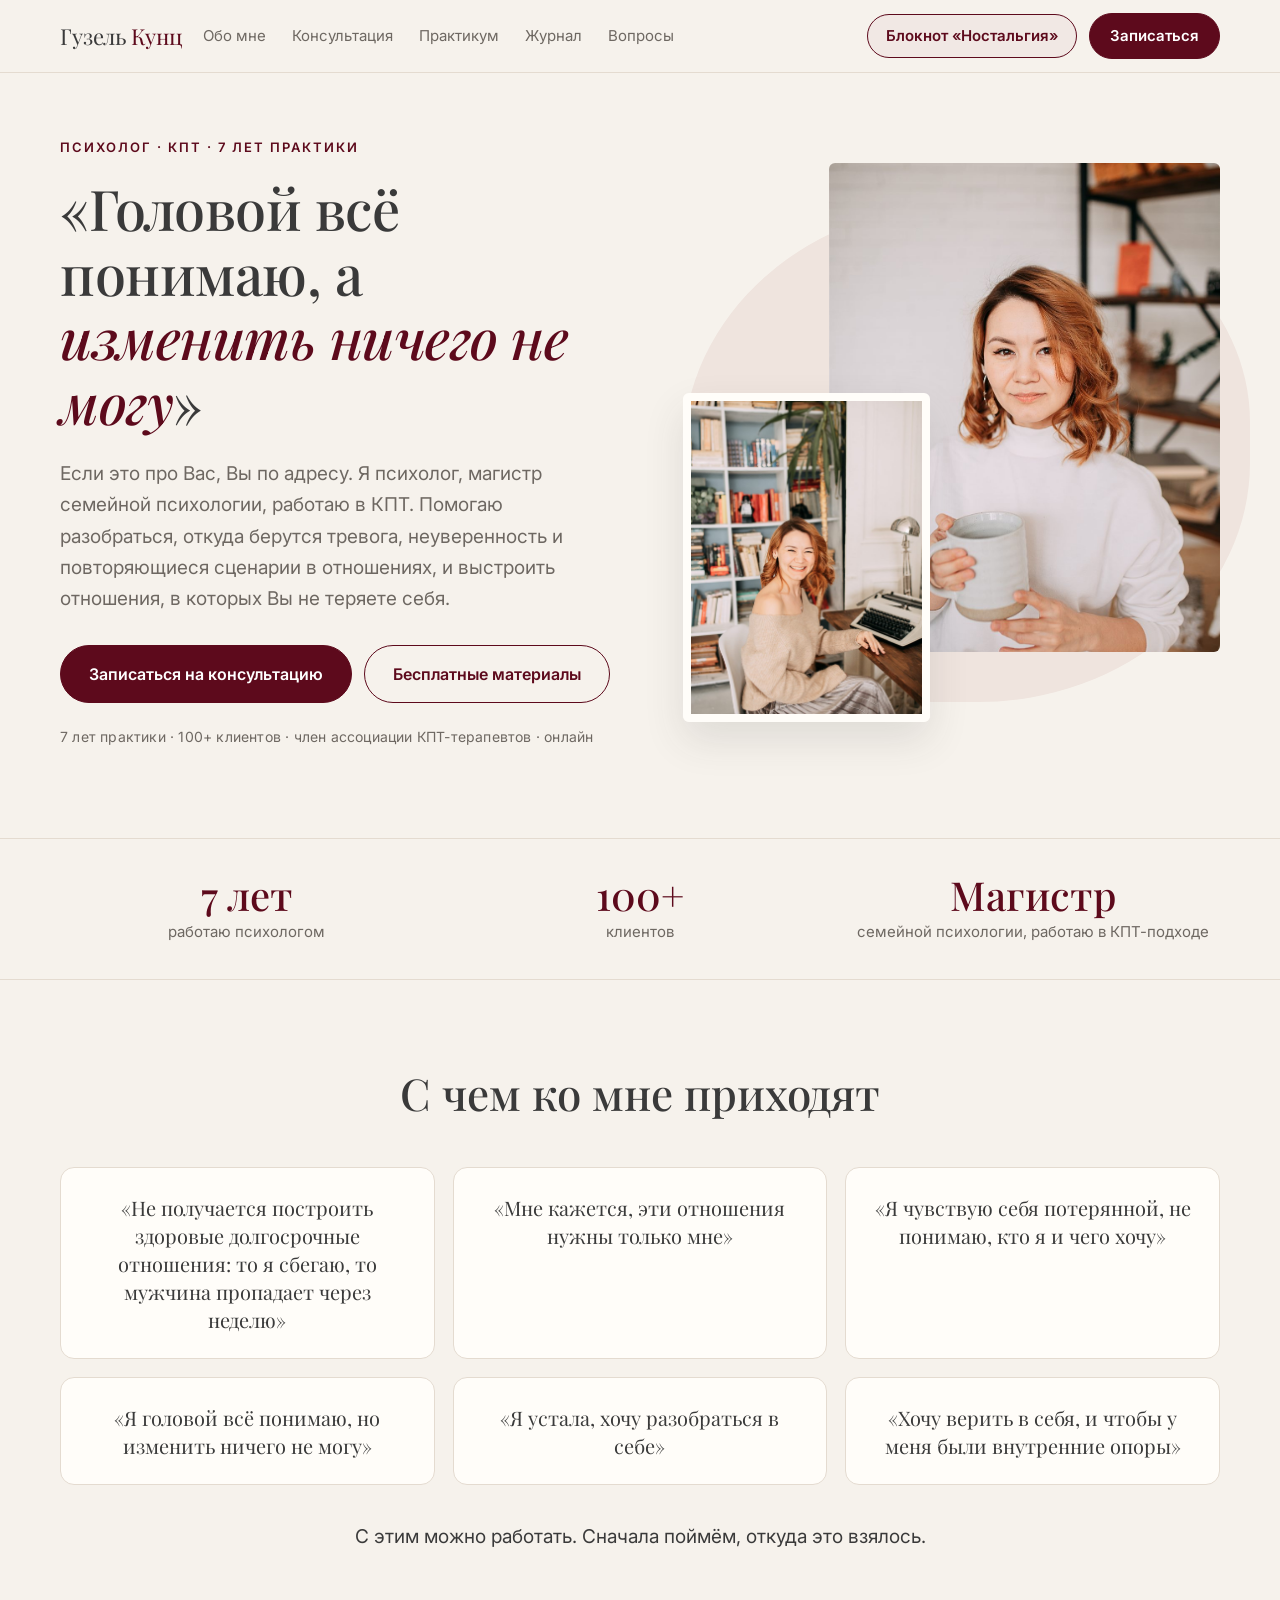
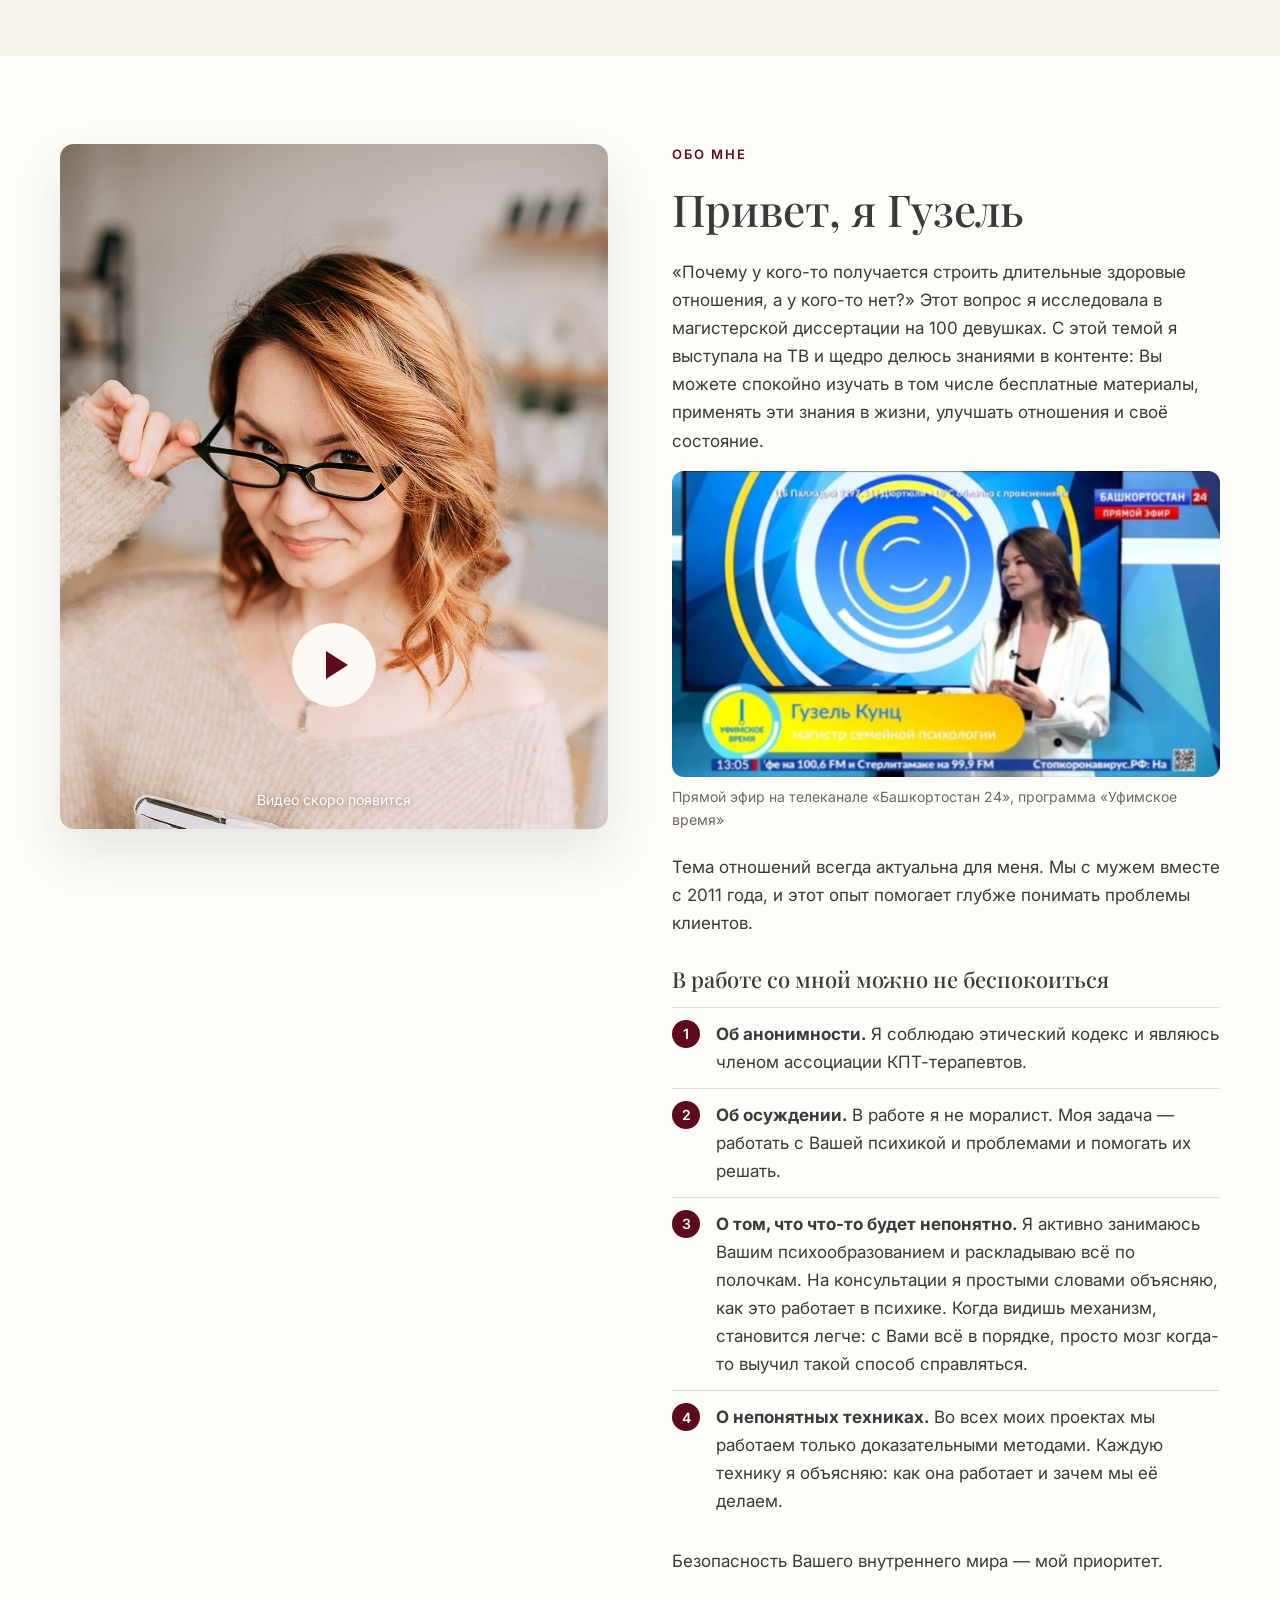
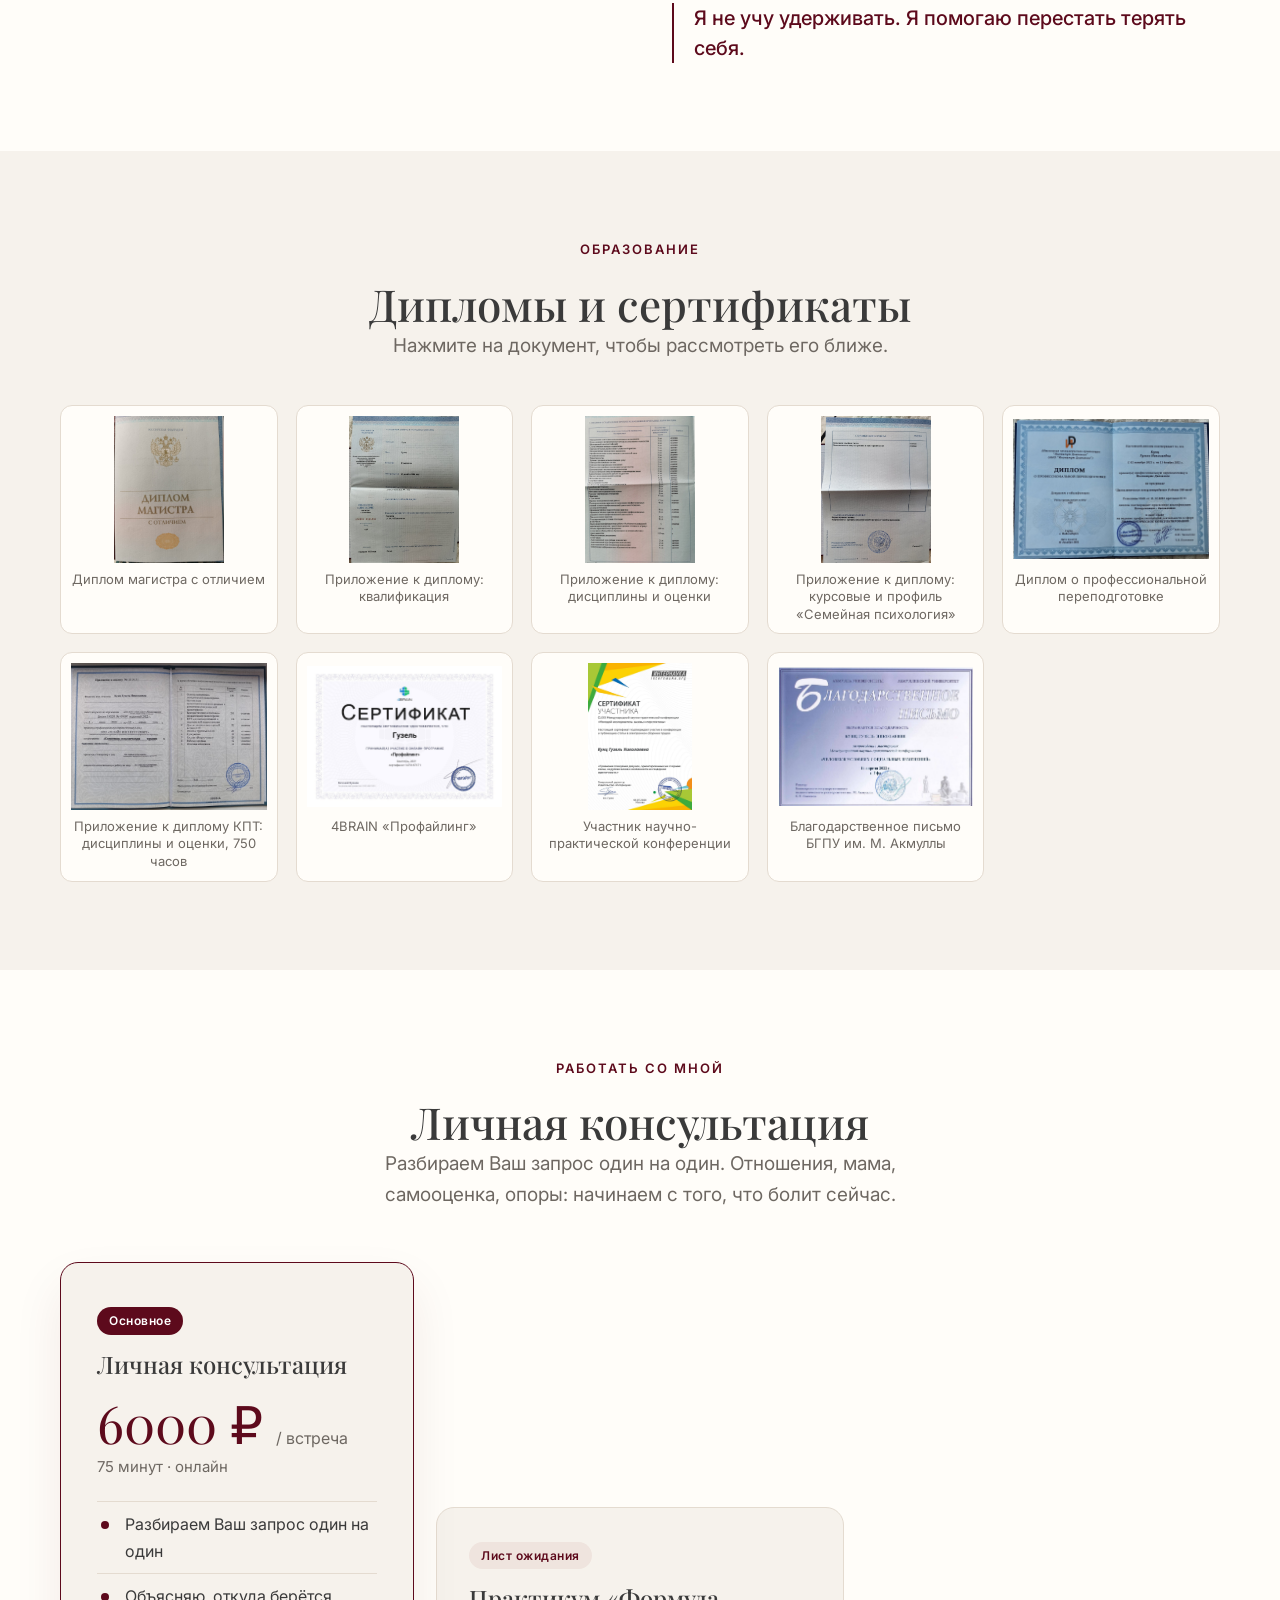
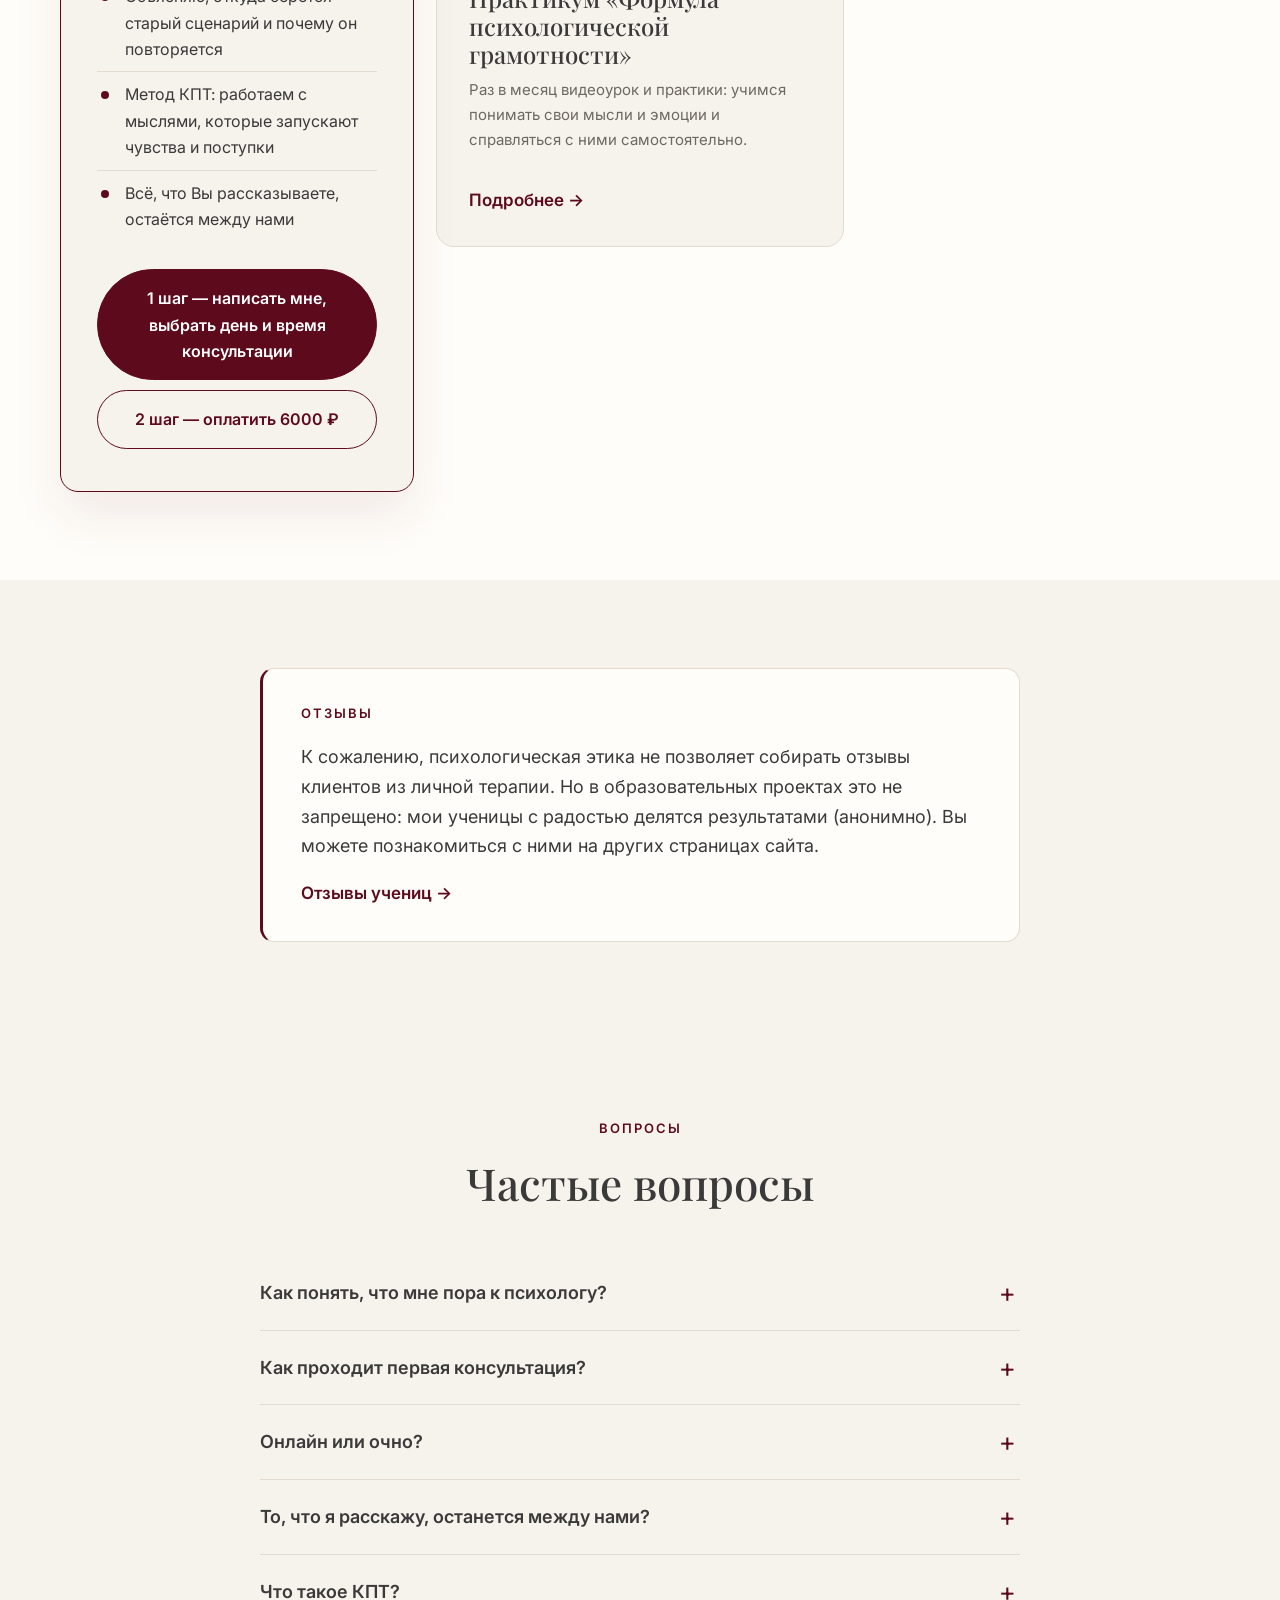
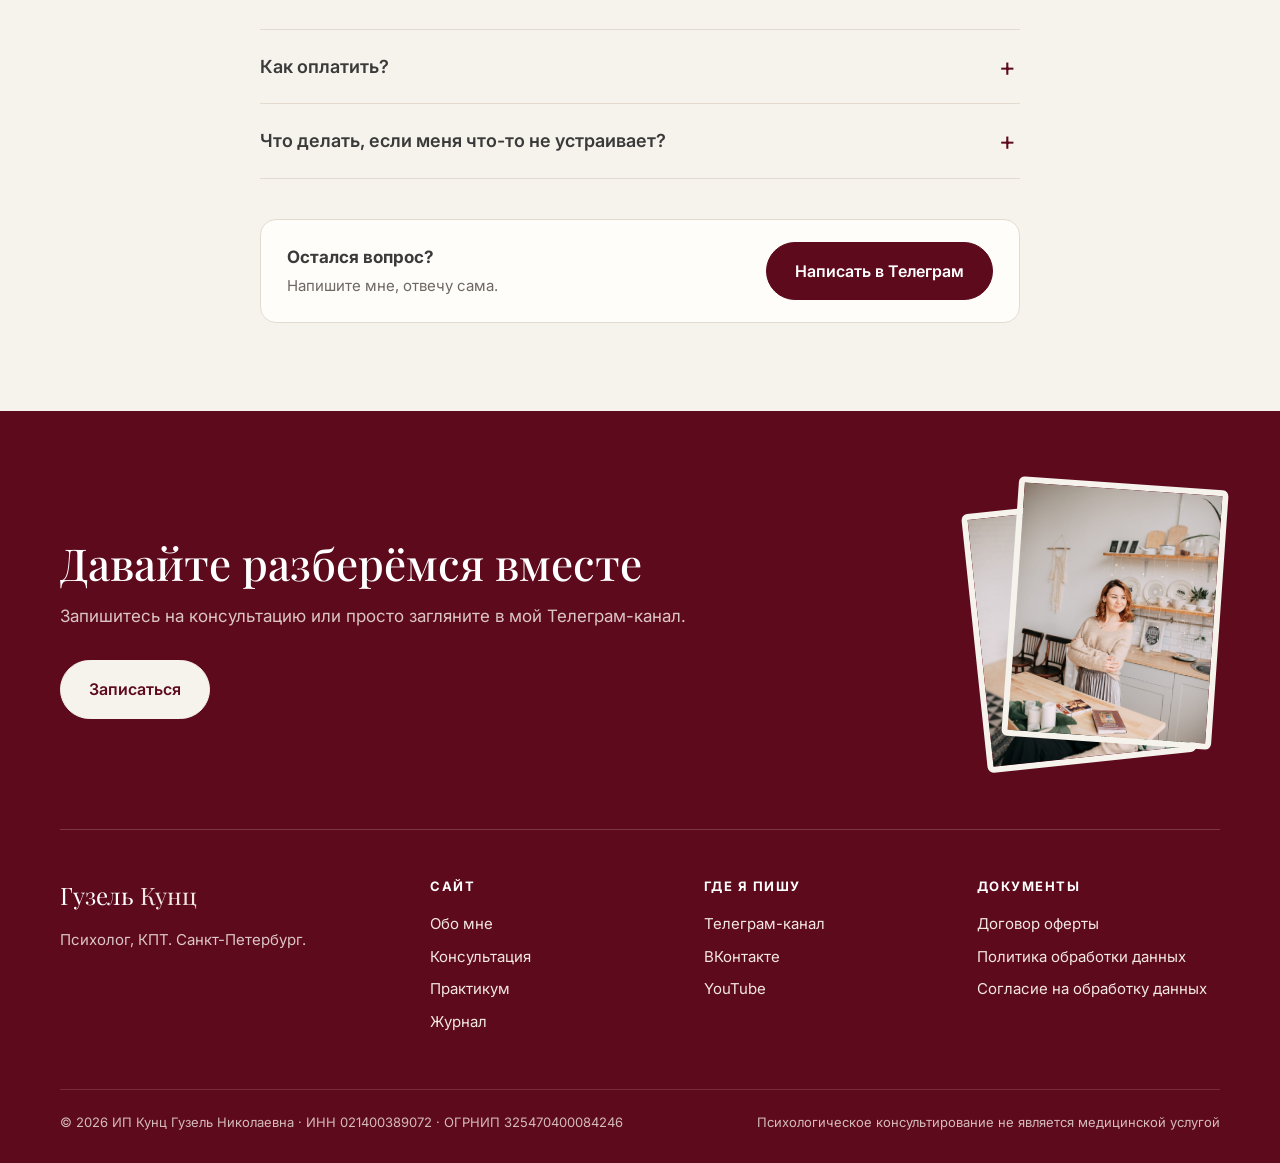
==== commit 8f22e78c: "Add files via upload" ====
--- a/index.html
+++ b/index.html
@@ -8,7 +8,7 @@
 <link rel="preconnect" href="https://fonts.googleapis.com">
 <link rel="preconnect" href="https://fonts.gstatic.com" crossorigin>
 <link href="https://fonts.googleapis.com/css2?family=Inter:wght@400;500;600&family=Playfair+Display:ital,wght@0,500;1,500&display=swap" rel="stylesheet">
-<link rel="stylesheet" href="style.css?v=20260916">
+<link rel="stylesheet" href="style.css?v=20260918nb">
 </head>
 <body>
 
@@ -22,6 +22,8 @@
       <a href="journal.html">Журнал</a>
       <a href="#faq">Вопросы</a>
     </nav>
+    <a class="nav-mobile" href="club.html">Практикум</a>
+    <a class="nav-notebook" href="nostalgia.html">Блокнот<span class="nb-long"> «Ностальгия»</span></a>
     <a class="btn btn-main" href="https://t.me/guzelkunts">Записаться</a>
   </div>
 </header>
--- a/style.css
+++ b/style.css
@@ -530,4 +530,40 @@
 .reviews-head { margin-top: 64px; }
 #not-for { margin-top: 44px; }
 .faq .compare-wrap { margin: 4px 0 12px; }
-@media (max-width: 700px) { .after-grid, .format-facts { grid-template-columns: 1fr; } }+@media (max-width: 700px) { .after-grid, .format-facts { grid-template-columns: 1fr; } }
+.nav-mobile { display: none; }
+@media (max-width: 900px) {
+  .nav-mobile { display: inline-block; margin-left: auto; padding: 8px 16px; border: 1.5px solid var(--cherry); border-radius: 999px; color: var(--cherry); font-size: 14px; font-weight: 600; text-decoration: none; white-space: nowrap; }
+}
+
+.topic-chips { max-width: 900px; margin: 28px auto 0; }
+.topic-chips span { font-size: 17px; padding: 10px 18px; }
+#format .month { margin-top: 28px; }
+
+.hero-goals { list-style: none; margin: 16px 0 0; padding: 0; display: grid; gap: 6px; }
+.hero-goals li { position: relative; padding-left: 22px; font-size: 17px; line-height: 1.45; color: var(--ink); }
+.hero-goals li::before { content: "✓"; position: absolute; left: 0; color: var(--cherry); font-weight: 700; }
+.hero-goals b { color: var(--cherry); font-weight: 600; }
+.quiz { display: grid; gap: 18px; margin-top: 28px; }
+.quiz-q { background: #fff; border: 1px solid var(--line); border-radius: 16px; padding: 20px 22px; }
+.quiz-q h3 { margin: 0 0 12px; font-size: 19px; }
+.quiz-opts { display: grid; gap: 8px; }
+.quiz-opts button { text-align: left; font: inherit; font-size: 16px; padding: 12px 16px; background: var(--paper, #FFFDF9); border: 1.5px solid var(--line); border-radius: 12px; color: var(--ink); cursor: pointer; }
+.quiz-opts button:hover { border-color: var(--cherry); }
+.quiz-opts button.on { background: var(--cherry); border-color: var(--cherry); color: #fff; }
+.quiz-exp { margin: 12px 0 0; padding: 12px 16px; background: #F1E8E4; border-radius: 12px; font-size: 15px; line-height: 1.55; color: var(--cherry); }
+.quiz-result { text-align: center; padding: 22px; border: 2px solid var(--cherry); border-radius: 16px; background: #fff; }
+.quiz-result p { margin: 0 0 16px; font-size: 17px; font-weight: 500; }
+.no-risk { display: grid; grid-template-columns: repeat(4, 1fr); gap: 12px; margin-bottom: 24px; }
+.no-risk > div { background: #fff; border: 1px solid var(--line); border-top: 3px solid var(--cherry); border-radius: 14px; padding: 14px 16px; }
+.no-risk b { display: block; color: var(--cherry); font-size: 15px; }
+.no-risk span { display: block; margin-top: 4px; font-size: 14px; line-height: 1.5; color: var(--ink-soft); }
+@media (max-width: 900px) { .no-risk { grid-template-columns: repeat(2, 1fr); } }
+@media (max-width: 520px) { .no-risk { grid-template-columns: 1fr; } .hero-goals li { font-size: 16px; } }
+/* Кнопка блокнота в шапке (18.09) */
+.nav-notebook { margin-left: auto; display: inline-block; padding: 9px 18px; border: 1.5px solid var(--cherry); border-radius: 999px; color: var(--cherry); background: #F1E8E4; font-size: 15px; font-weight: 600; text-decoration: none; white-space: nowrap; transition: background .2s, color .2s; }
+.nav-notebook:hover { background: var(--cherry); color: #fff; }
+.nav-notebook + .btn { margin-left: -8px; }
+@media (max-width: 900px) { .nav-mobile + .nav-notebook { margin-left: 0; } .nav-notebook { padding: 8px 14px; font-size: 14px; } }
+@media (max-width: 520px) { .nb-long { display: none; } .header .wrap { gap: 10px; } .nav-mobile, .nav-notebook { padding: 7px 12px; font-size: 13px; } }
+@media (min-width: 901px) and (max-width: 1180px) { .nb-long { display: none; } .nav { gap: 18px; } }
